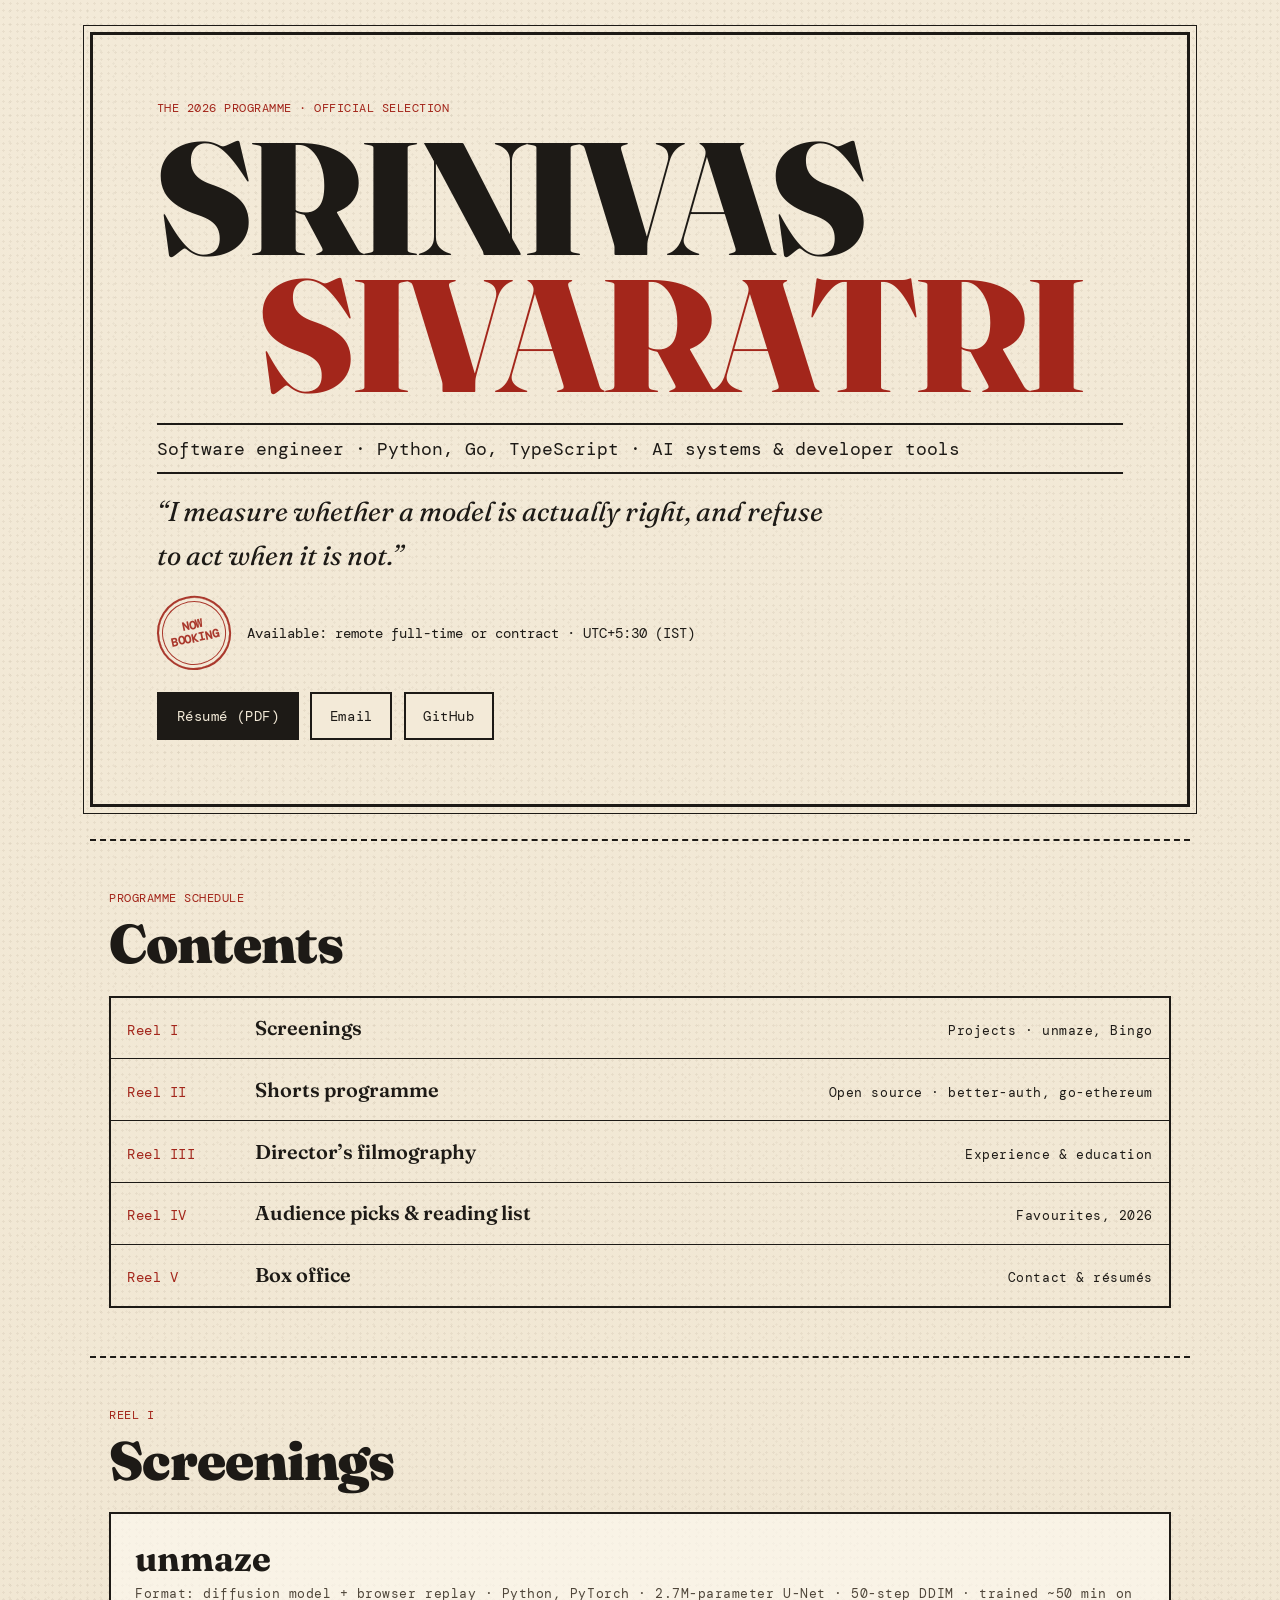
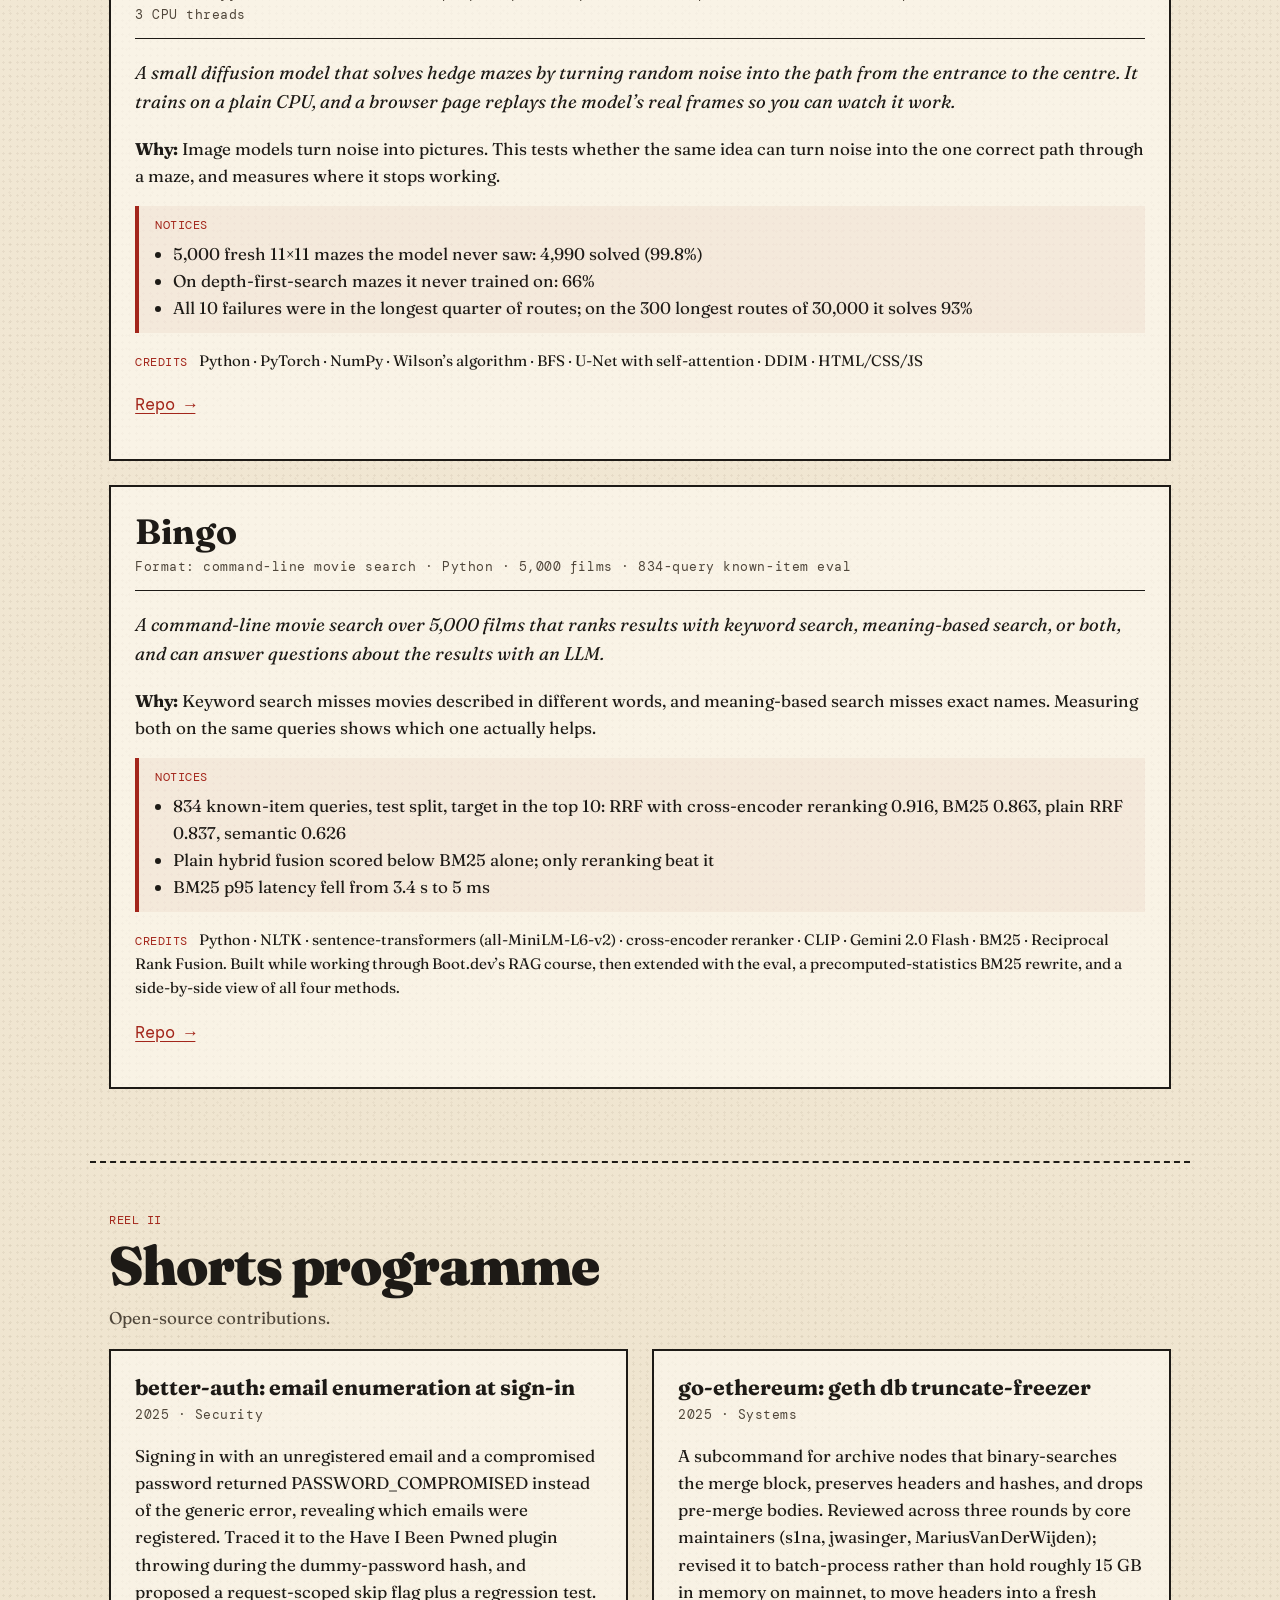
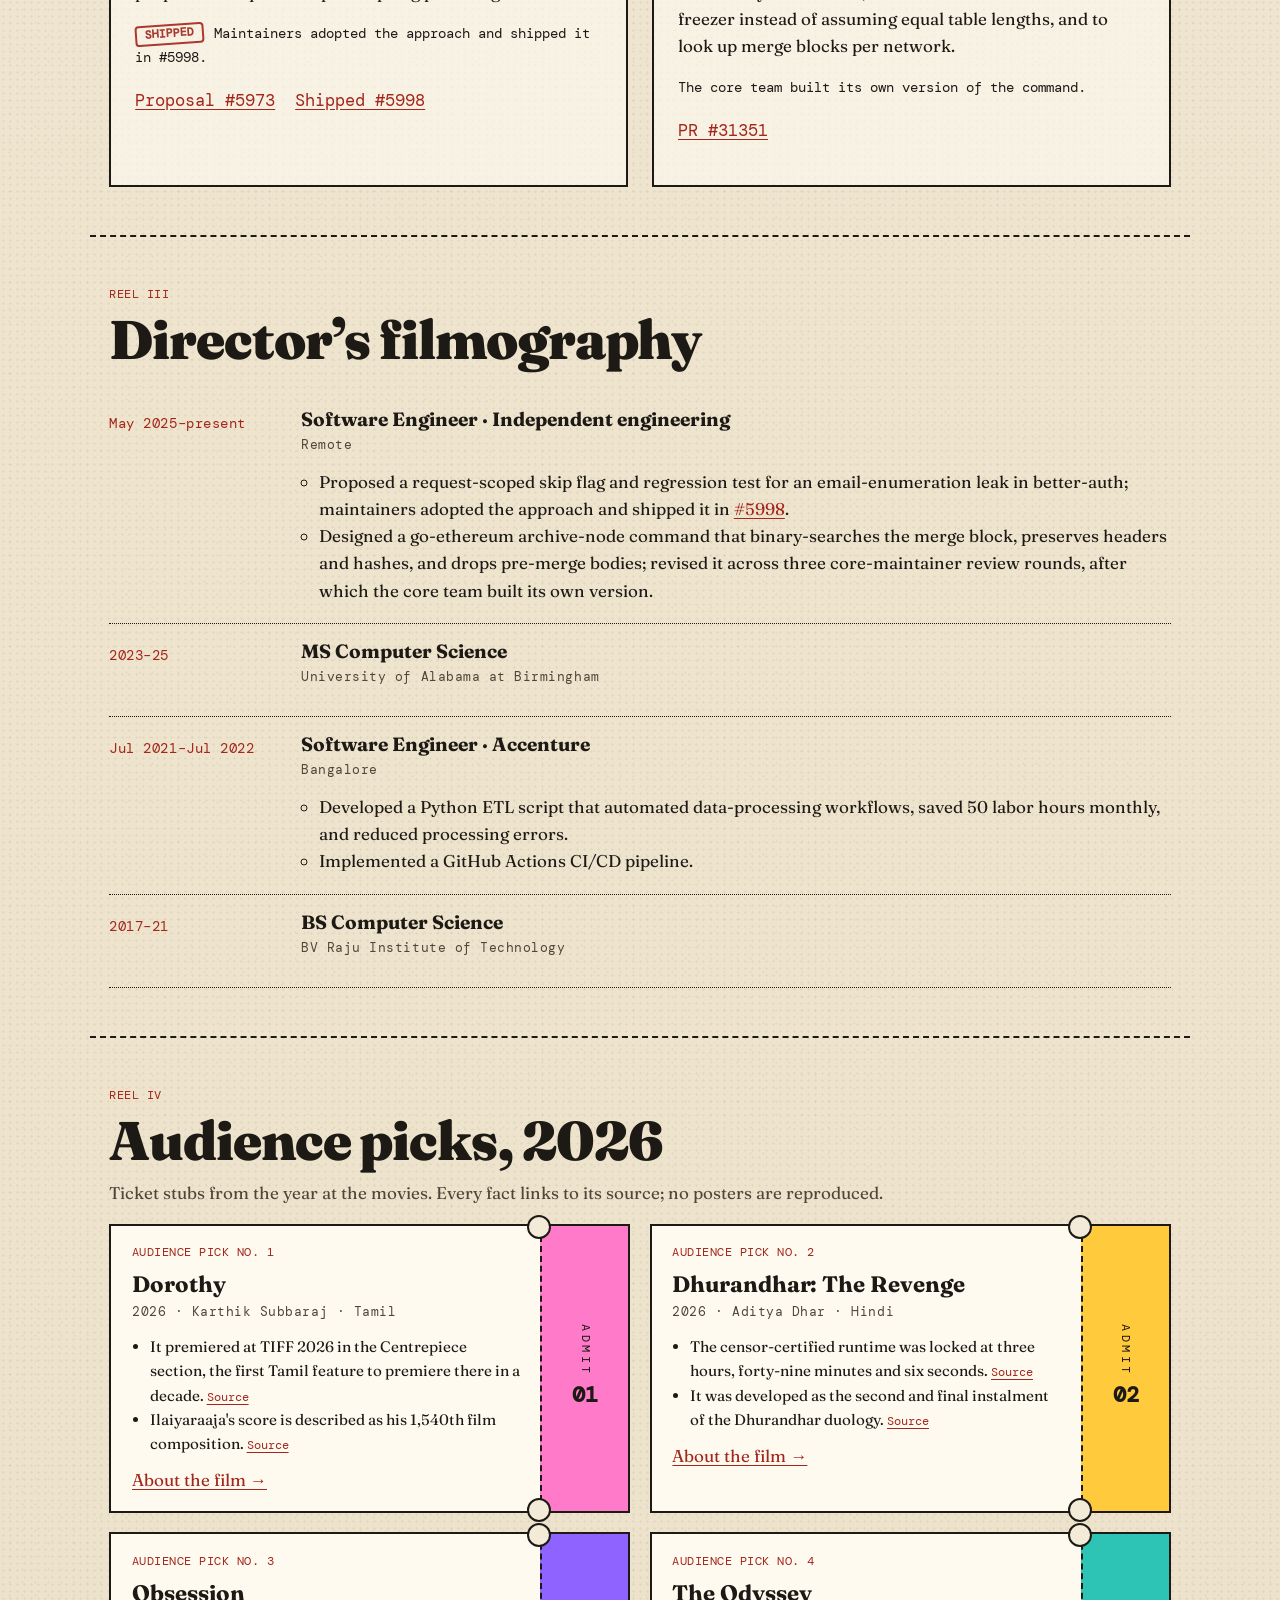
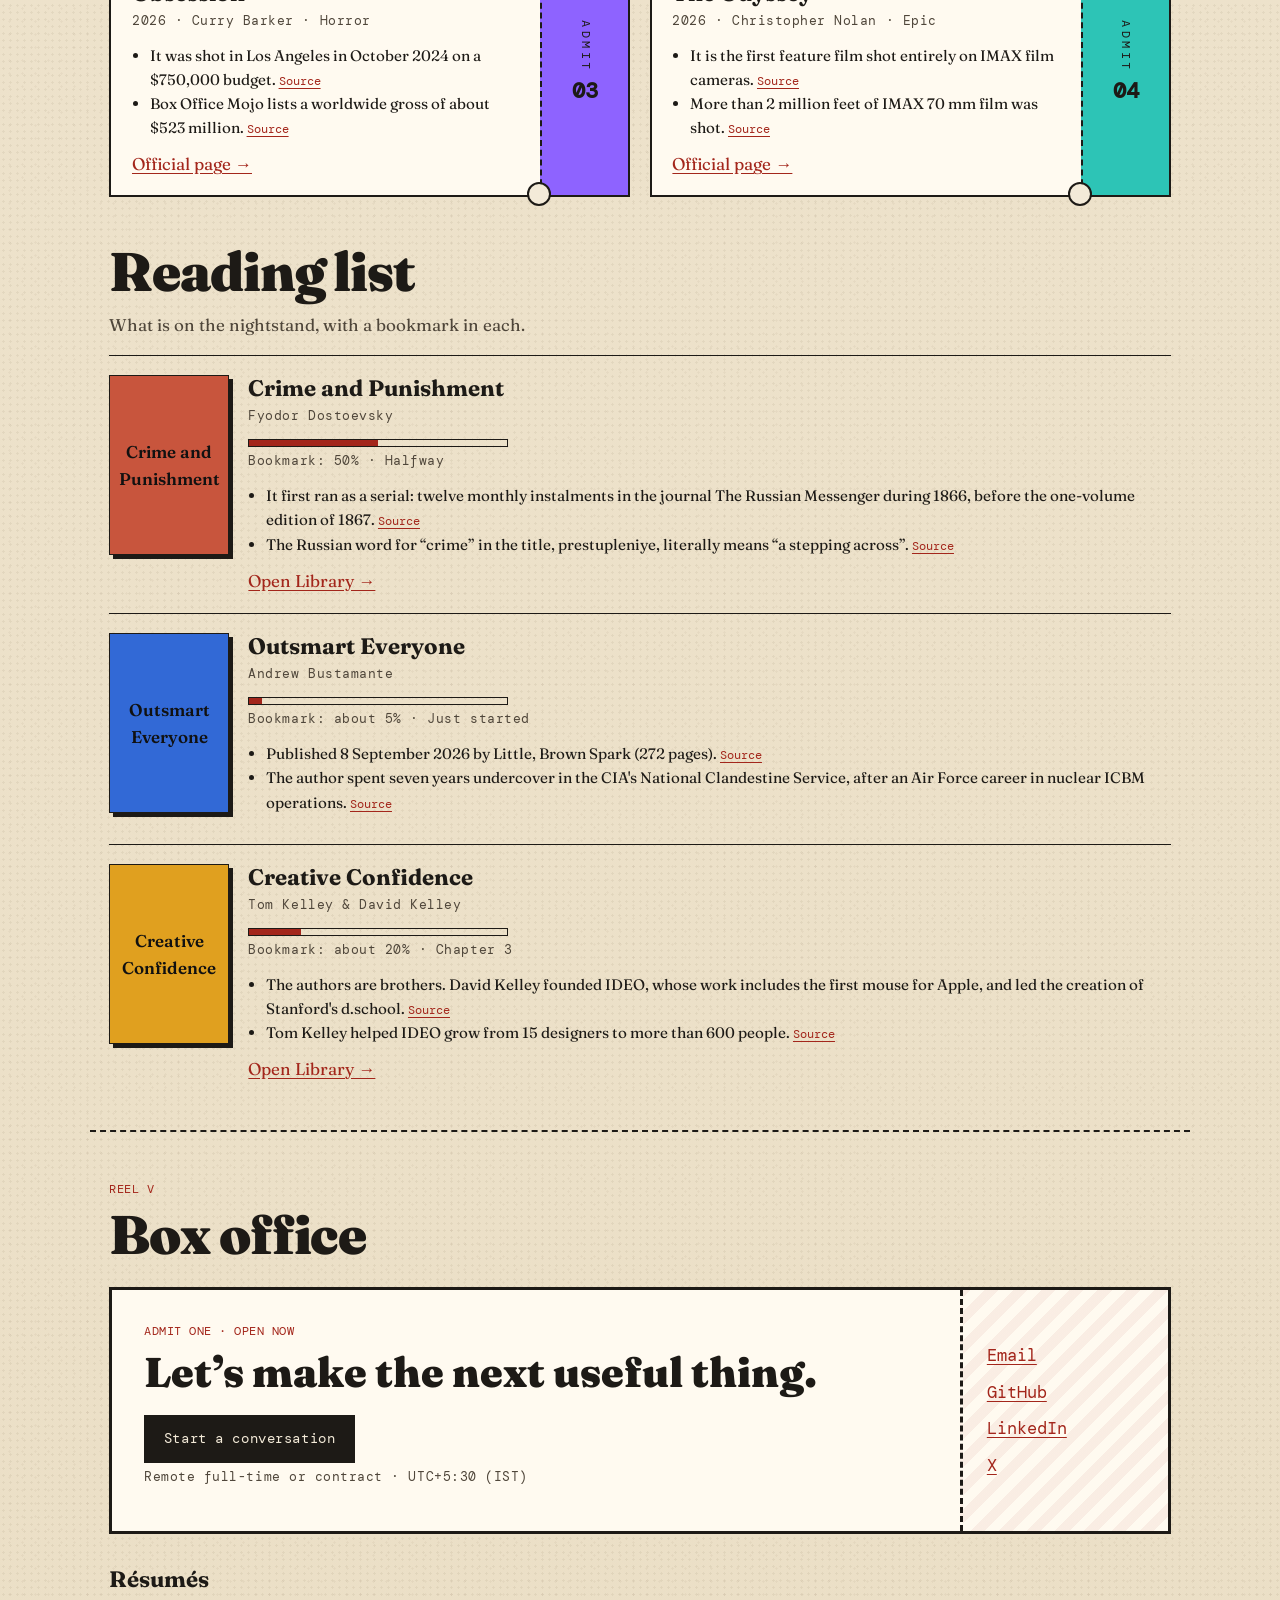
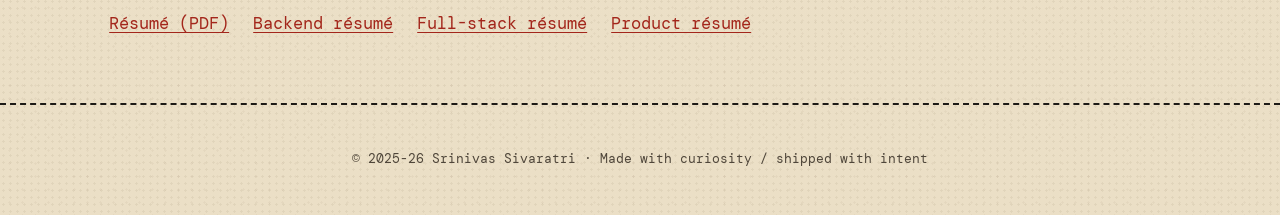
==== index.html @ 78d9696c "Preview: festival programme booklet redesign (island moved to island.html)" ====
<!DOCTYPE html>
<html lang="en">
<head>
<meta charset="UTF-8" />
<meta name="viewport" content="width=device-width, initial-scale=1.0" />
<title>Srinivas Sivaratri | Software Engineer (AI systems)</title>
<meta name="description" content="Srinivas Sivaratri is a software engineer building practical AI systems and developer tools across Python, Go, and TypeScript. I measure whether a model is actually right, and refuse to act when it is not." />
<link rel="canonical" href="https://srinivassivaratri.is-a.dev/" />
<meta property="og:title" content="Srinivas Sivaratri | Software Engineer (AI systems)" />
<meta property="og:description" content="I measure whether a model is actually right, and refuse to act when it is not." />
<meta property="og:image" content="https://srinivassivaratri.is-a.dev/assets/og-image.png" />
<meta name="twitter:card" content="summary_large_image" />
<meta name="theme-color" content="#f3ead8" />
<link rel="icon" type="image/png" sizes="32x32" href="assets/favicon-32.png" />
<link rel="apple-touch-icon" href="assets/apple-touch-icon.png" />
<link rel="preconnect" href="https://fonts.googleapis.com">
<link rel="preconnect" href="https://fonts.gstatic.com" crossorigin>
<link href="https://fonts.googleapis.com/css2?family=Fraunces:opsz,wght@9..144,400;9..144,600;9..144,900&family=DM+Mono:wght@400;500&display=swap" rel="stylesheet">
<link rel="stylesheet" href="css/festival.css" />
</head>
<body>
<a class="skip" href="#schedule">Skip to the programme</a>

<header class="cover" id="cover">
  <div class="cover-frame">
    <p class="kicker">The 2026 Programme · Official Selection</p>
    <h1 class="title"><span>Srinivas</span> <span>Sivaratri</span></h1>
    <p class="role">Software engineer · Python, Go, TypeScript · AI systems &amp; developer tools</p>
    <p class="tagline">“I measure whether a model is actually right, and refuse to act when it is not.”</p>
    <p class="avail"><span class="stamp" aria-hidden="true">Now<br>booking</span>Available: remote full-time or contract · UTC+5:30 (IST)</p>
    <nav class="cover-cta" aria-label="Quick links">
      <a class="btn primary" href="assets/srinivas-sivaratri-resume.pdf">Résumé (PDF)</a>
      <a class="btn" href="mailto:srinivassivaratri1122@gmail.com">Email</a>
      <a class="btn" href="https://github.com/sivaratrisrinivas">GitHub</a>
    </nav>
  </div>
</header>

<main>
<section id="schedule" class="sheet" aria-labelledby="schedule-h">
  <p class="section-no">Programme schedule</p>
  <h2 id="schedule-h">Contents</h2>
  <ol class="schedule">
    <li><a href="#screenings"><span class="slot">Reel I</span><span class="what">Screenings</span><span class="detail">Projects · unmaze, Bingo</span></a></li>
    <li><a href="#shorts"><span class="slot">Reel II</span><span class="what">Shorts programme</span><span class="detail">Open source · better-auth, go-ethereum</span></a></li>
    <li><a href="#filmography"><span class="slot">Reel III</span><span class="what">Director’s filmography</span><span class="detail">Experience &amp; education</span></a></li>
    <li><a href="#picks"><span class="slot">Reel IV</span><span class="what">Audience picks &amp; reading list</span><span class="detail">Favourites, 2026</span></a></li>
    <li><a href="#box-office"><span class="slot">Reel V</span><span class="what">Box office</span><span class="detail">Contact &amp; résumés</span></a></li>
  </ol>
</section>

<section id="screenings" class="sheet" aria-labelledby="screenings-h">
  <p class="section-no">Reel I</p>
  <h2 id="screenings-h">Screenings</h2>
  <article class="entry">
    <header>
      <h3>unmaze</h3>
      <p class="meta">Format: diffusion model + browser replay · Python, PyTorch · 2.7M-parameter U-Net · 50-step DDIM · trained ~50 min on 3 CPU threads</p>
    </header>
    <p class="logline">A small diffusion model that solves hedge mazes by turning random noise into the path from the entrance to the centre. It trains on a plain CPU, and a browser page replays the model’s real frames so you can watch it work.</p>
    <p><strong>Why:</strong> Image models turn noise into pictures. This tests whether the same idea can turn noise into the one correct path through a maze, and measures where it stops working.</p>
    <div class="notices"><p class="notices-h">Notices</p><ul>
      <li>5,000 fresh 11×11 mazes the model never saw: 4,990 solved (99.8%)</li>
      <li>On depth-first-search mazes it never trained on: 66%</li>
      <li>All 10 failures were in the longest quarter of routes; on the 300 longest routes of 30,000 it solves 93%</li>
    </ul></div>
    <p class="credits"><span>Credits</span> Python · PyTorch · NumPy · Wilson’s algorithm · BFS · U-Net with self-attention · DDIM · HTML/CSS/JS</p>
    <p class="links"><a href="https://github.com/sivaratrisrinivas/unmaze">Repo →</a></p>
  </article>
  <article class="entry">
    <header>
      <h3>Bingo</h3>
      <p class="meta">Format: command-line movie search · Python · 5,000 films · 834-query known-item eval</p>
    </header>
    <p class="logline">A command-line movie search over 5,000 films that ranks results with keyword search, meaning-based search, or both, and can answer questions about the results with an LLM.</p>
    <p><strong>Why:</strong> Keyword search misses movies described in different words, and meaning-based search misses exact names. Measuring both on the same queries shows which one actually helps.</p>
    <div class="notices"><p class="notices-h">Notices</p><ul>
      <li>834 known-item queries, test split, target in the top 10: RRF with cross-encoder reranking 0.916, BM25 0.863, plain RRF 0.837, semantic 0.626</li>
      <li>Plain hybrid fusion scored below BM25 alone; only reranking beat it</li>
      <li>BM25 p95 latency fell from 3.4 s to 5 ms</li>
    </ul></div>
    <p class="credits"><span>Credits</span> Python · NLTK · sentence-transformers (all-MiniLM-L6-v2) · cross-encoder reranker · CLIP · Gemini 2.0 Flash · BM25 · Reciprocal Rank Fusion. Built while working through Boot.dev’s RAG course, then extended with the eval, a precomputed-statistics BM25 rewrite, and a side-by-side view of all four methods.</p>
    <p class="links"><a href="https://github.com/sivaratrisrinivas/Bingo">Repo →</a></p>
  </article>
</section>

<section id="shorts" class="sheet" aria-labelledby="shorts-h">
  <p class="section-no">Reel II</p>
  <h2 id="shorts-h">Shorts programme</h2>
  <p class="intro">Open-source contributions.</p>
  <div class="shorts">
    <article class="entry short">
      <h3>better-auth: email enumeration at sign-in</h3>
      <p class="meta">2025 · Security</p>
      <p>Signing in with an unregistered email and a compromised password returned PASSWORD_COMPROMISED instead of the generic error, revealing which emails were registered. Traced it to the Have I Been Pwned plugin throwing during the dummy-password hash, and proposed a request-scoped skip flag plus a regression test.</p>
      <p class="status"><span class="stamp small" aria-hidden="true">Shipped</span>Maintainers adopted the approach and shipped it in #5998.</p>
      <p class="links"><a href="https://github.com/better-auth/better-auth/pull/5973">Proposal #5973</a> <a href="https://github.com/better-auth/better-auth/pull/5998">Shipped #5998</a></p>
    </article>
    <article class="entry short">
      <h3>go-ethereum: geth db truncate-freezer</h3>
      <p class="meta">2025 · Systems</p>
      <p>A subcommand for archive nodes that binary-searches the merge block, preserves headers and hashes, and drops pre-merge bodies. Reviewed across three rounds by core maintainers (s1na, jwasinger, MariusVanDerWijden); revised it to batch-process rather than hold roughly 15 GB in memory on mainnet, to move headers into a fresh freezer instead of assuming equal table lengths, and to look up merge blocks per network.</p>
      <p class="status">The core team built its own version of the command.</p>
      <p class="links"><a href="https://github.com/ethereum/go-ethereum/pull/31351">PR #31351</a></p>
    </article>
  </div>
</section>

<section id="filmography" class="sheet" aria-labelledby="filmography-h">
  <p class="section-no">Reel III</p>
  <h2 id="filmography-h">Director’s filmography</h2>
  <ol class="filmography">
    <li><p class="yr">May 2025–present</p><div><h3>Software Engineer · Independent engineering</h3><p class="meta">Remote</p><ul>
      <li>Proposed a request-scoped skip flag and regression test for an email-enumeration leak in better-auth; maintainers adopted the approach and shipped it in <a href="https://github.com/better-auth/better-auth/pull/5998">#5998</a>.</li>
      <li>Designed a go-ethereum archive-node command that binary-searches the merge block, preserves headers and hashes, and drops pre-merge bodies; revised it across three core-maintainer review rounds, after which the core team built its own version.</li></ul></div></li>
    <li><p class="yr">2023–25</p><div><h3>MS Computer Science</h3><p class="meta">University of Alabama at Birmingham</p></div></li>
    <li><p class="yr">Jul 2021–Jul 2022</p><div><h3>Software Engineer · Accenture</h3><p class="meta">Bangalore</p><ul>
      <li>Developed a Python ETL script that automated data-processing workflows, saved 50 labor hours monthly, and reduced processing errors.</li>
      <li>Implemented a GitHub Actions CI/CD pipeline.</li></ul></div></li>
    <li><p class="yr">2017–21</p><div><h3>BS Computer Science</h3><p class="meta">BV Raju Institute of Technology</p></div></li>
  </ol>
</section>

<section id="picks" class="sheet" aria-labelledby="picks-h">
  <p class="section-no">Reel IV</p>
  <h2 id="picks-h">Audience picks, 2026</h2>
  <p class="intro">Ticket stubs from the year at the movies. Every fact links to its source; no posters are reproduced.</p>
  <div id="films" class="tickets">
    <p>Films: Dorothy, Dhurandhar: The Revenge, Obsession, The Odyssey.</p>
  </div>
  <h2 id="reading-h" class="sub">Reading list</h2>
  <p class="intro">What is on the nightstand, with a bookmark in each.</p>
  <div id="books" class="books">
    <p>Books: Crime and Punishment (Fyodor Dostoevsky), Outsmart Everyone (Andrew Bustamante), Creative Confidence (Tom Kelley &amp; David Kelley).</p>
  </div>
</section>

<section id="box-office" class="sheet" aria-labelledby="box-h">
  <p class="section-no">Reel V</p>
  <h2 id="box-h">Box office</h2>
  <div class="admit">
    <div class="admit-main">
      <p class="kicker">Admit one · open now</p>
      <p class="admit-line">Let’s make the next useful thing.</p>
      <a class="btn primary" href="mailto:srinivassivaratri1122@gmail.com">Start a conversation</a>
      <p class="meta">Remote full-time or contract · UTC+5:30 (IST)</p>
    </div>
    <ul class="admit-stub" aria-label="Links">
      <li><a href="mailto:srinivassivaratri1122@gmail.com">Email</a></li>
      <li><a href="https://github.com/sivaratrisrinivas">GitHub</a></li>
      <li><a href="https://www.linkedin.com/in/srinivas-sivaratri-3a0a32162/">LinkedIn</a></li>
      <li><a href="https://x.com/SrinivasSi78619">X</a></li>
    </ul>
  </div>
  <h3 class="sub3">Résumés</h3>
  <ul class="resumes">
    <li><a href="assets/srinivas-sivaratri-resume.pdf">Résumé (PDF)</a></li>
    <li><a href="assets/srinivas-sivaratri-backend-resume.pdf">Backend résumé</a></li>
    <li><a href="assets/srinivas-sivaratri-fullstack-resume.pdf">Full-stack résumé</a></li>
    <li><a href="assets/srinivas-sivaratri-product-engineer-resume.pdf">Product résumé</a></li>
  </ul>
</section>
</main>
<footer class="colophon"><p>© 2025-26 Srinivas Sivaratri · Made with curiosity / shipped with intent</p></footer>
<script src="js/favourites.js"></script>
<script src="js/festival.js"></script>
</body>
</html>
---- css/festival.css ----
:root{--paper:#f3ead8;--paper2:#ebdfc6;--ink:#1d1a16;--muted:#4f463a;--red:#a3261b;--rule:#1d1a16;
--serif:"Fraunces",Georgia,serif;--mono:"DM Mono",ui-monospace,monospace}
*{box-sizing:border-box}
html{scroll-behavior:smooth}
@media (prefers-reduced-motion:reduce){html{scroll-behavior:auto}*{transition:none!important;animation:none!important}}
body{margin:0;color:var(--ink);font:17px/1.6 var(--serif);background-color:var(--paper);
background-image:radial-gradient(rgba(60,40,10,.06) 1px,transparent 1.2px),radial-gradient(rgba(60,40,10,.04) 1px,transparent 1.2px),linear-gradient(180deg,var(--paper),var(--paper2));
background-size:7px 7px,13px 13px,100% 100%;background-position:0 0,3px 5px,0 0}
a{color:var(--red);text-underline-offset:3px}
a:focus-visible,.btn:focus-visible{outline:3px solid var(--ink);outline-offset:3px}
.skip{position:absolute;left:-999px}.skip:focus{left:1rem;top:1rem;background:var(--ink);color:var(--paper);padding:.5rem 1rem;z-index:9}
.kicker,.section-no,.meta,.slot,.detail,.notices-h,.credits span,.btn,.yr{font-family:var(--mono);letter-spacing:.04em}
.kicker,.section-no{text-transform:uppercase;font-size:.78rem;color:var(--red);margin:0 0 .5rem}
.meta{font-size:.82rem;color:var(--muted);margin:.2rem 0 .8rem}
.cover{min-height:92vh;display:grid;place-items:center;padding:2rem 1rem}
.cover-frame{max-width:1100px;width:100%;min-width:0;overflow-wrap:anywhere;border:3px solid var(--ink);outline:1px solid var(--ink);outline-offset:6px;padding:clamp(1.5rem,5vw,4rem);position:relative}
.title{font-weight:900;font-size:clamp(2.6rem,12.5vw,10rem);line-height:.86;margin:.6rem 0 1.2rem;letter-spacing:-.03em;text-transform:uppercase}
.title span{display:block}.title span+span{color:var(--red);padding-left:clamp(0rem,8vw,8rem)}
.role{font-family:var(--mono);font-size:clamp(.9rem,1.6vw,1.1rem);border-top:2px solid var(--ink);border-bottom:2px solid var(--ink);padding:.6rem 0;margin:0 0 1rem}
.tagline{font-size:clamp(1.2rem,2.4vw,1.7rem);font-style:italic;max-width:38ch;margin:0 0 1.2rem}
.avail{font-family:var(--mono);font-size:.9rem;display:flex;align-items:center;gap:1rem;flex-wrap:wrap}
.stamp{display:inline-grid;place-items:center;font:600 .72rem/1.1 var(--mono);text-transform:uppercase;color:var(--red);border:2px solid var(--red);border-radius:50%;width:4.6rem;height:4.6rem;text-align:center;transform:rotate(-12deg);box-shadow:inset 0 0 0 3px var(--paper),inset 0 0 0 4px var(--red);opacity:.9}
.stamp.small{width:auto;height:auto;border-radius:4px;padding:.15rem .5rem;box-shadow:none;margin-right:.6rem;transform:rotate(-4deg)}
.cover-cta{display:flex;gap:.7rem;flex-wrap:wrap;margin-top:1.4rem}
.btn{display:inline-block;padding:.65rem 1.1rem;border:2px solid var(--ink);color:var(--ink);text-decoration:none;font-size:.9rem;background:var(--paper)}
.btn.primary{background:var(--ink);color:var(--paper)}
.btn:hover{background:var(--red);border-color:var(--red);color:#fff}
.sheet{max-width:1100px;margin:0 auto;padding:3rem 1.2rem;border-top:2px dashed var(--ink)}
h2{font-size:clamp(2rem,5vw,3.4rem);font-weight:900;line-height:1;margin:0 0 1.5rem;letter-spacing:-.02em}
h2.sub{margin-top:3rem}h3{font-size:1.4rem;line-height:1.2;margin:0}.sub3{margin:2rem 0 .6rem}
.intro{color:var(--muted);margin-top:-.8rem}
.schedule{list-style:none;padding:0;margin:0;border:2px solid var(--ink)}
.schedule li+li{border-top:1px solid var(--ink)}
.schedule a{display:grid;grid-template-columns:7rem 1fr auto;gap:1rem;align-items:baseline;padding:.9rem 1rem;color:var(--ink);text-decoration:none}
.schedule a:hover,.schedule a:focus-visible{background:var(--ink);color:var(--paper)}
.slot{color:var(--red);font-size:.85rem}.schedule a:hover .slot{color:#ffb3a8}
.what{font-weight:600;font-size:1.25rem}.detail{font-size:.82rem}
.entry{border:2px solid var(--ink);background:rgba(255,252,244,.6);padding:1.5rem;margin-bottom:1.5rem;position:relative}
.entry>header{border-bottom:1px solid var(--ink);margin-bottom:1rem}
.entry h3{font-size:clamp(1.6rem,3vw,2.2rem)}
.logline{font-size:1.15rem;font-style:italic}
.notices{border-left:4px solid var(--red);padding:.2rem 1rem;margin:1rem 0;background:rgba(163,38,27,.05)}
.notices-h{font-size:.75rem;text-transform:uppercase;color:var(--red);margin:.4rem 0 0}
.notices ul{margin:.3rem 0 .5rem;padding-left:1.1rem}
.credits{font-size:.95rem}.credits span{text-transform:uppercase;font-size:.75rem;margin-right:.5rem;color:var(--red)}
.links a{font-family:var(--mono);margin-right:1rem}
.shorts{display:grid;gap:1.5rem}.short{margin:0}.short h3{font-size:1.35rem}
.status{font-family:var(--mono);font-size:.9rem}
.filmography{list-style:none;padding:0;margin:0}
.filmography>li{display:grid;grid-template-columns:11rem 1fr;gap:1rem;padding:1rem 0;border-bottom:1px dotted var(--ink)}
.yr{font-size:.85rem;color:var(--red);margin:.3rem 0}.filmography h3{font-size:1.2rem}.filmography ul{margin:.2rem 0;padding-left:1.1rem}
.tickets{display:grid;gap:1.2rem}
.ticket{display:grid;grid-template-columns:1fr 5.5rem;background:#fffaf0;border:2px solid var(--ink);position:relative}
.ticket::before,.ticket::after{content:"";position:absolute;right:calc(5.5rem - 11px);width:20px;height:20px;border-radius:50%;background:var(--paper);border:2px solid var(--ink)}
.ticket::before{top:-11px}.ticket::after{bottom:-11px}
.ticket-main{padding:1.1rem 1.3rem}
.ticket-stub{border-left:2px dashed var(--ink);background:var(--stub);display:grid;place-items:center;align-content:center;font-family:var(--mono);color:var(--ink)}
.ticket-stub span{writing-mode:vertical-rl;font-size:.75rem;letter-spacing:.3em}.ticket-stub b{font-size:1.4rem}
.facts{padding-left:1.1rem;margin:.3rem 0 .6rem;font-size:.95rem}.facts a{font-family:var(--mono);font-size:.78rem}
.books{display:grid;gap:1.2rem}
.book{display:grid;grid-template-columns:120px 1fr;gap:1.2rem;border-top:1px solid var(--ink);padding-top:1.2rem}
.cover-img{width:120px;height:180px;background:var(--spine);border:1px solid var(--ink);box-shadow:4px 4px 0 var(--ink);overflow:hidden;display:grid;place-items:center}
.cover-img img{width:100%;height:100%;object-fit:cover}.spine{color:#111;font-weight:600;padding:.5rem;text-align:center}
.bar{height:8px;border:1px solid var(--ink);max-width:260px;margin-top:.6rem}.bar span{display:block;height:100%;background:var(--red)}
.admit{display:grid;grid-template-columns:1fr 13rem;border:3px solid var(--ink);background:#fffaf0;position:relative}
.admit-main{padding:2rem}.admit-line{font-size:clamp(1.6rem,4vw,2.6rem);font-weight:900;line-height:1.1;margin:.2rem 0 1.2rem}
.admit-stub{list-style:none;margin:0;padding:1.5rem;border-left:3px dashed var(--ink);display:grid;gap:.6rem;align-content:center;font-family:var(--mono);background:repeating-linear-gradient(-45deg,transparent 0 10px,rgba(163,38,27,.06) 10px 20px)}
.resumes{display:flex;flex-wrap:wrap;gap:.5rem 1.5rem;padding:0;list-style:none;font-family:var(--mono)}
.colophon{text-align:center;font-family:var(--mono);font-size:.8rem;color:var(--muted);padding:2rem 1rem;border-top:2px dashed var(--ink)}
@media (min-width:900px){.shorts,.tickets{grid-template-columns:1fr 1fr}.books{grid-template-columns:1fr}}
@media (max-width:600px){body{font-size:16px}.schedule a{grid-template-columns:4.5rem 1fr}.detail{grid-column:2}
.filmography>li{grid-template-columns:1fr;gap:0}.admit{grid-template-columns:1fr}.admit-stub{border-left:0;border-top:3px dashed var(--ink)}
.book{grid-template-columns:84px 1fr}.cover-img{width:84px;height:126px}.entry{padding:1.1rem}.cover{min-height:auto}}
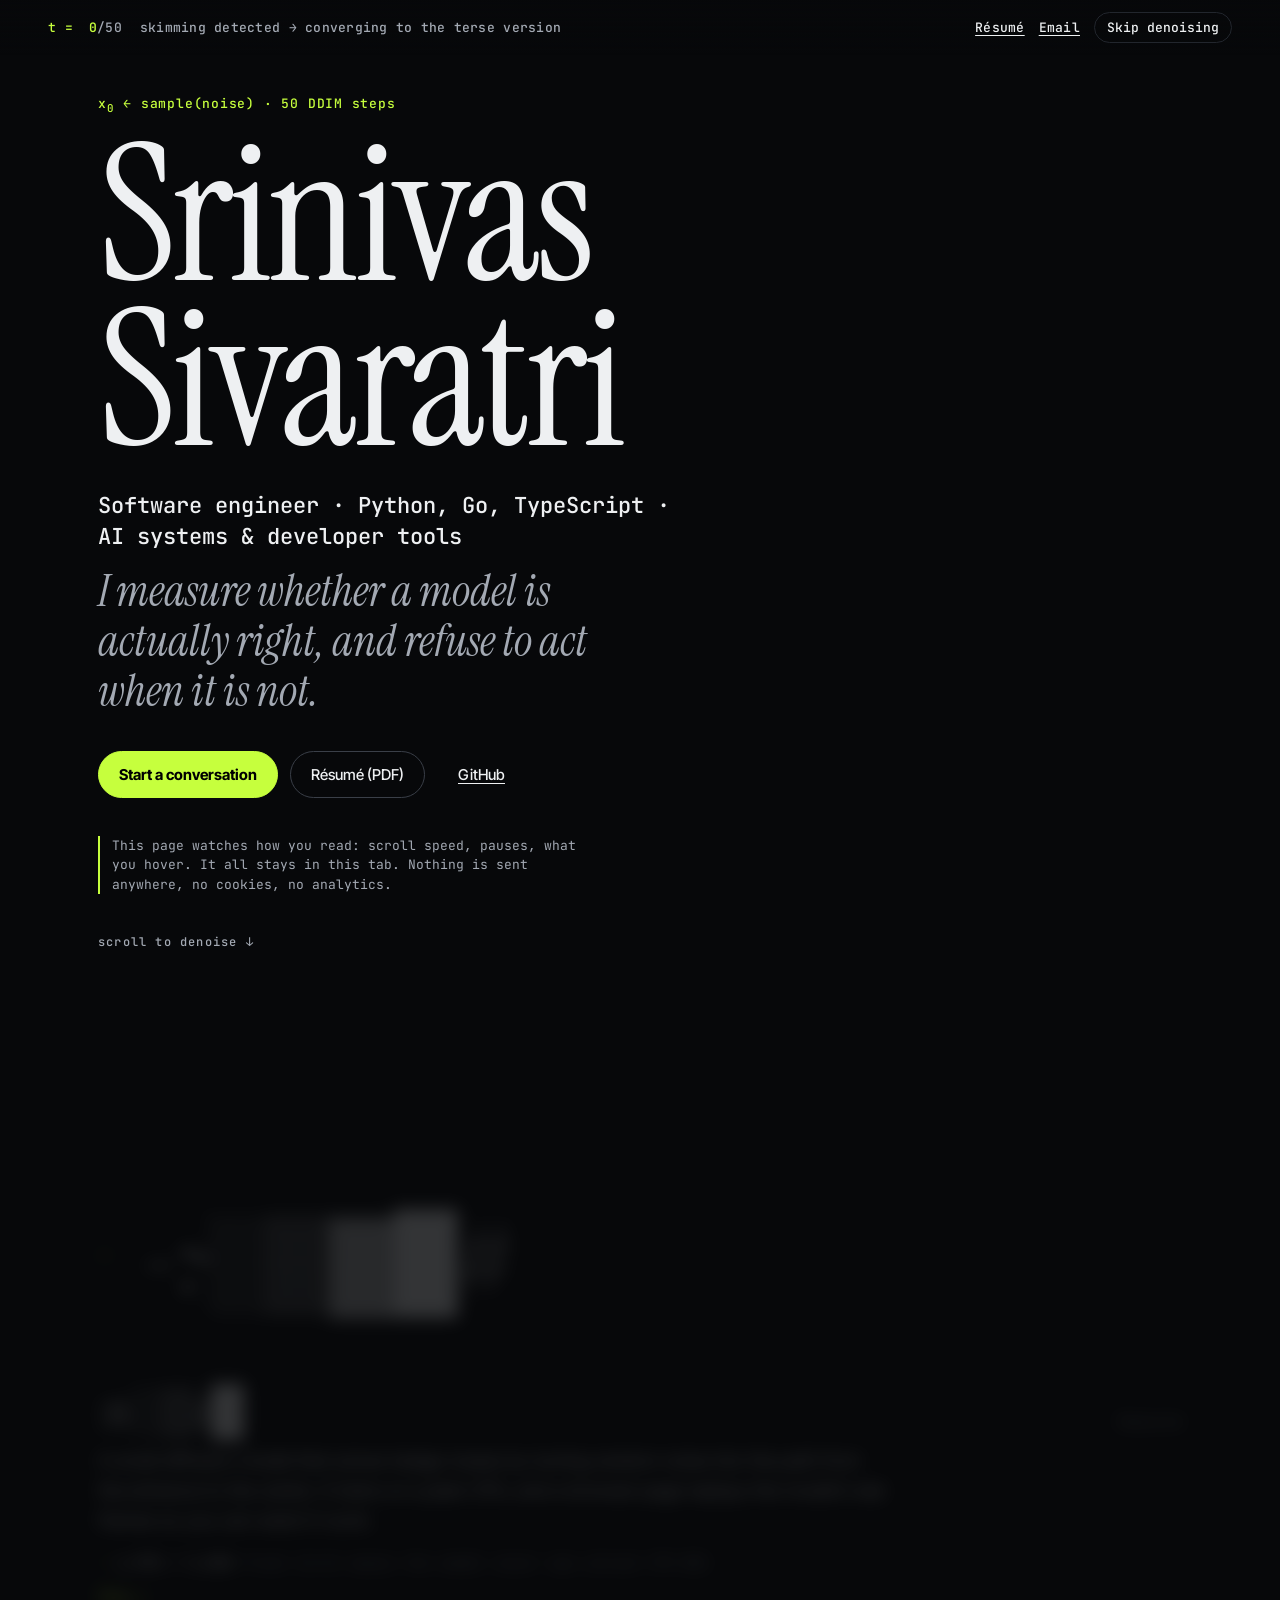
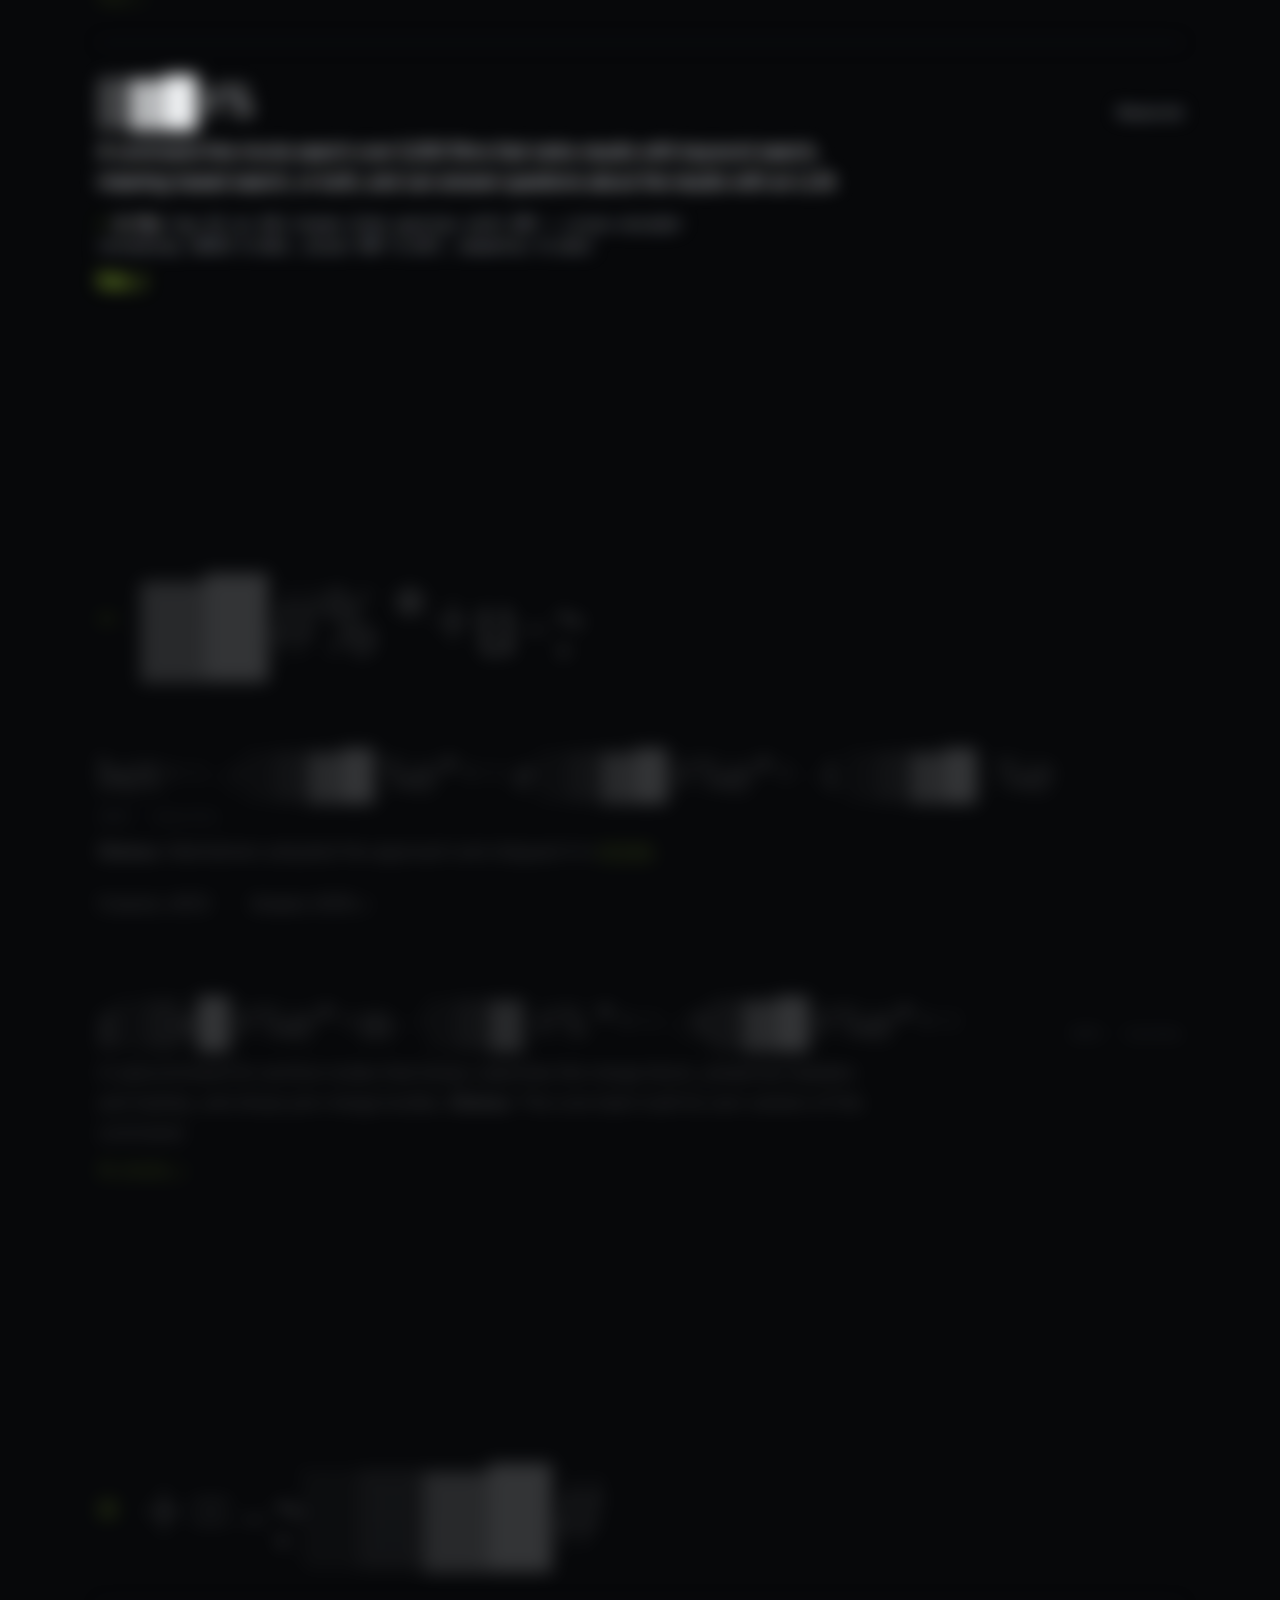
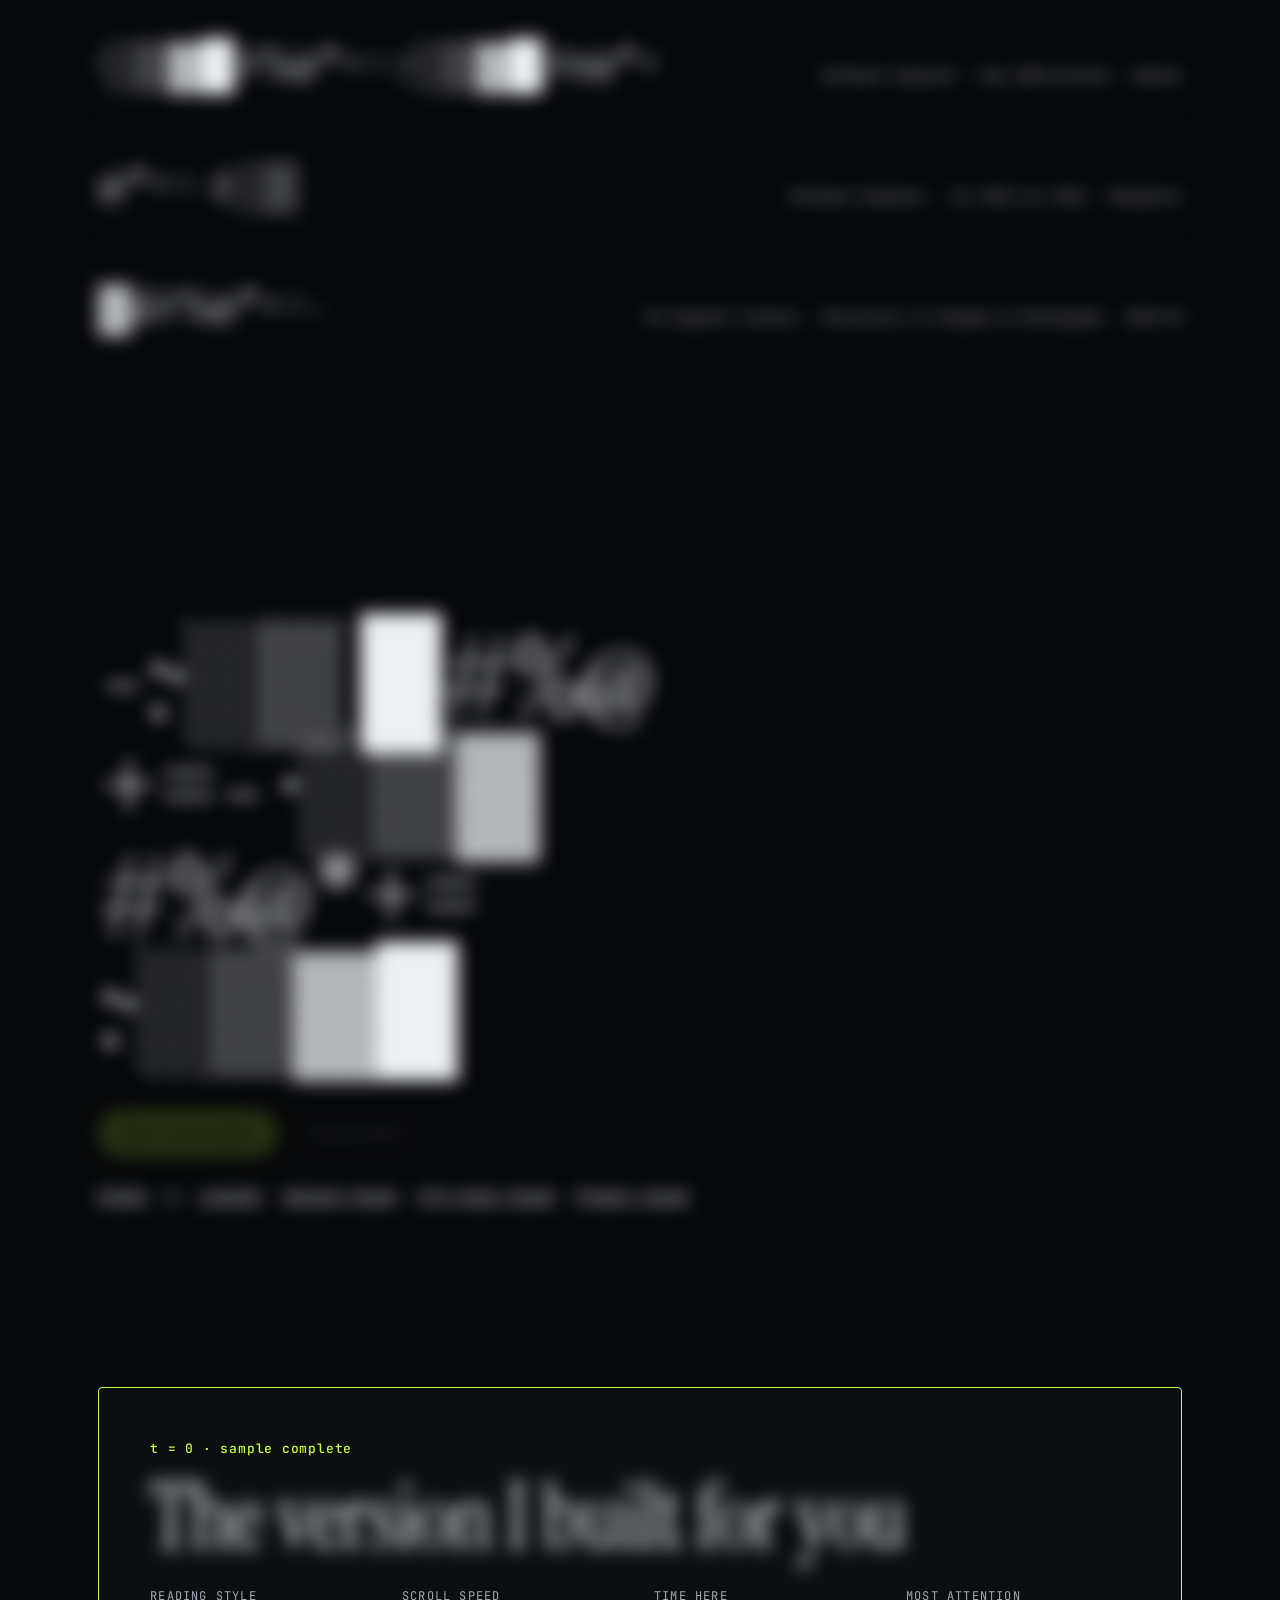
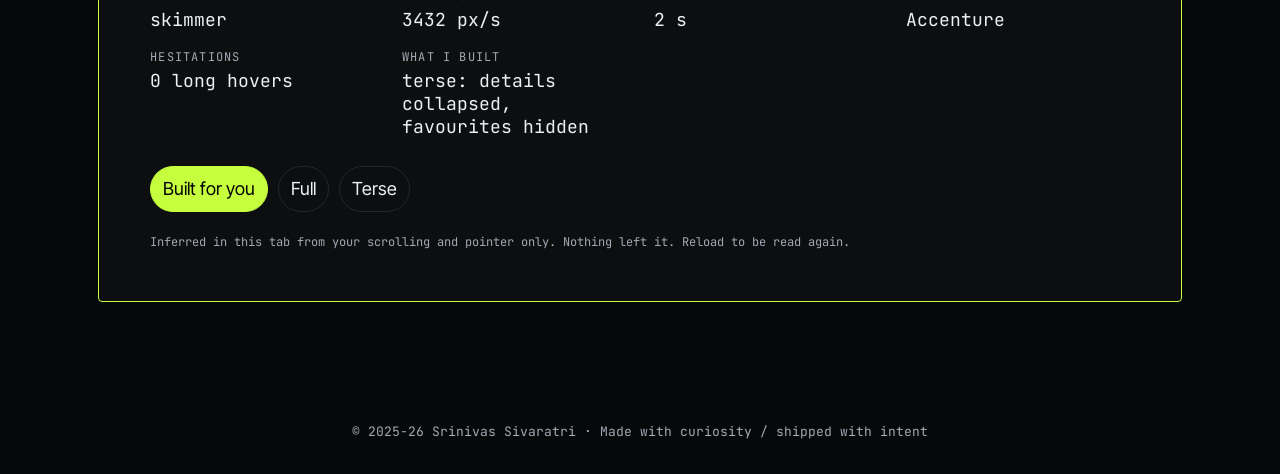
==== commit 4110f45c: "Preview: denoise + reads-you redesign (island moved to island.html)" ====
--- a/index.html
+++ b/index.html
@@ -1,168 +1,190 @@
-<!DOCTYPE html>
+<!doctype html>
 <html lang="en">
 <head>
-<meta charset="UTF-8" />
-<meta name="viewport" content="width=device-width, initial-scale=1.0" />
+<meta charset="utf-8" />
+<meta name="viewport" content="width=device-width, initial-scale=1" />
 <title>Srinivas Sivaratri | Software Engineer (AI systems)</title>
 <meta name="description" content="Srinivas Sivaratri is a software engineer building practical AI systems and developer tools across Python, Go, and TypeScript. I measure whether a model is actually right, and refuse to act when it is not." />
 <link rel="canonical" href="https://srinivassivaratri.is-a.dev/" />
+<meta property="og:url" content="https://srinivassivaratri.is-a.dev/" />
+<meta property="og:type" content="website" />
 <meta property="og:title" content="Srinivas Sivaratri | Software Engineer (AI systems)" />
 <meta property="og:description" content="I measure whether a model is actually right, and refuse to act when it is not." />
 <meta property="og:image" content="https://srinivassivaratri.is-a.dev/assets/og-image.png" />
 <meta name="twitter:card" content="summary_large_image" />
-<meta name="theme-color" content="#f3ead8" />
+<meta name="theme-color" content="#07080a" />
 <link rel="icon" type="image/png" sizes="32x32" href="assets/favicon-32.png" />
 <link rel="apple-touch-icon" href="assets/apple-touch-icon.png" />
-<link rel="preconnect" href="https://fonts.googleapis.com">
-<link rel="preconnect" href="https://fonts.gstatic.com" crossorigin>
-<link href="https://fonts.googleapis.com/css2?family=Fraunces:opsz,wght@9..144,400;9..144,600;9..144,900&family=DM+Mono:wght@400;500&display=swap" rel="stylesheet">
-<link rel="stylesheet" href="css/festival.css" />
+<link rel="preconnect" href="https://fonts.googleapis.com" />
+<link rel="preconnect" href="https://fonts.gstatic.com" crossorigin />
+<link href="https://fonts.googleapis.com/css2?family=Instrument+Serif:ital@0;1&family=JetBrains+Mono:wght@400;600&family=Inter+Tight:wght@400;500;700&display=swap" rel="stylesheet" />
+<link rel="stylesheet" href="css/denoise.css" />
+<script>document.documentElement.className+=" js";</script>
 </head>
 <body>
-<a class="skip" href="#schedule">Skip to the programme</a>
+<a class="skip" href="#main">Skip to content</a>
+<canvas id="noise" aria-hidden="true"></canvas>
 
-<header class="cover" id="cover">
-  <div class="cover-frame">
-    <p class="kicker">The 2026 Programme · Official Selection</p>
-    <h1 class="title"><span>Srinivas</span> <span>Sivaratri</span></h1>
-    <p class="role">Software engineer · Python, Go, TypeScript · AI systems &amp; developer tools</p>
-    <p class="tagline">“I measure whether a model is actually right, and refuse to act when it is not.”</p>
-    <p class="avail"><span class="stamp" aria-hidden="true">Now<br>booking</span>Available: remote full-time or contract · UTC+5:30 (IST)</p>
-    <nav class="cover-cta" aria-label="Quick links">
-      <a class="btn primary" href="assets/srinivas-sivaratri-resume.pdf">Résumé (PDF)</a>
-      <a class="btn" href="mailto:srinivassivaratri1122@gmail.com">Email</a>
-      <a class="btn" href="https://github.com/sivaratrisrinivas">GitHub</a>
-    </nav>
-  </div>
+<header class="hud" aria-label="Site controls">
+  <span class="hud-step" aria-hidden="true">t = <b id="step">50</b><i>/50</i></span>
+  <span class="hud-mode" id="hud-mode" aria-live="polite">sampling…</span>
+  <nav class="hud-links" aria-label="Quick links">
+    <a href="assets/srinivas-sivaratri-resume.pdf">Résumé</a>
+    <a href="mailto:srinivassivaratri1122@gmail.com">Email</a>
+    <button type="button" id="clean-btn" class="jsonly" aria-pressed="false">Skip denoising</button>
+  </nav>
 </header>
 
-<main>
-<section id="schedule" class="sheet" aria-labelledby="schedule-h">
-  <p class="section-no">Programme schedule</p>
-  <h2 id="schedule-h">Contents</h2>
-  <ol class="schedule">
-    <li><a href="#screenings"><span class="slot">Reel I</span><span class="what">Screenings</span><span class="detail">Projects · unmaze, Bingo</span></a></li>
-    <li><a href="#shorts"><span class="slot">Reel II</span><span class="what">Shorts programme</span><span class="detail">Open source · better-auth, go-ethereum</span></a></li>
-    <li><a href="#filmography"><span class="slot">Reel III</span><span class="what">Director’s filmography</span><span class="detail">Experience &amp; education</span></a></li>
-    <li><a href="#picks"><span class="slot">Reel IV</span><span class="what">Audience picks &amp; reading list</span><span class="detail">Favourites, 2026</span></a></li>
-    <li><a href="#box-office"><span class="slot">Reel V</span><span class="what">Box office</span><span class="detail">Contact &amp; résumés</span></a></li>
-  </ol>
-</section>
+<main id="main">
+  <section class="sec hero" id="profile" data-speed="hero">
+    <p class="kicker scr">x<sub>0</sub> ← sample(noise) · 50 DDIM steps</p>
+    <h1 class="scr">Srinivas<br />Sivaratri</h1>
+    <p class="role">Software engineer · Python, Go, TypeScript · AI systems &amp; developer tools</p>
+    <p class="tagline">I measure whether a model is actually right, and refuse to act when it is not.</p>
+    <p class="cta">
+      <a class="btn primary" href="mailto:srinivassivaratri1122@gmail.com">Start a conversation</a>
+      <a class="btn" href="assets/srinivas-sivaratri-resume.pdf">Résumé (PDF)</a>
+      <a class="btn ghost" href="https://github.com/sivaratrisrinivas">GitHub</a>
+    </p>
+    <p class="avail deep">Software engineer building practical AI systems and developer tools across Python, Go, and TypeScript.<br /><b>Available:</b> remote full-time or contract · UTC+5:30 (IST)</p>
+    <p class="privacy jsonly">This page watches how you read: scroll speed, pauses, what you hover. It all stays in this tab. Nothing is sent anywhere, no cookies, no analytics.</p>
+    <p class="scrollhint jsonly" aria-hidden="true">scroll to denoise ↓</p>
+  </section>
 
-<section id="screenings" class="sheet" aria-labelledby="screenings-h">
-  <p class="section-no">Reel I</p>
-  <h2 id="screenings-h">Screenings</h2>
-  <article class="entry">
-    <header>
-      <h3>unmaze</h3>
-      <p class="meta">Format: diffusion model + browser replay · Python, PyTorch · 2.7M-parameter U-Net · 50-step DDIM · trained ~50 min on 3 CPU threads</p>
-    </header>
-    <p class="logline">A small diffusion model that solves hedge mazes by turning random noise into the path from the entrance to the centre. It trains on a plain CPU, and a browser page replays the model’s real frames so you can watch it work.</p>
-    <p><strong>Why:</strong> Image models turn noise into pictures. This tests whether the same idea can turn noise into the one correct path through a maze, and measures where it stops working.</p>
-    <div class="notices"><p class="notices-h">Notices</p><ul>
-      <li>5,000 fresh 11×11 mazes the model never saw: 4,990 solved (99.8%)</li>
-      <li>On depth-first-search mazes it never trained on: 66%</li>
-      <li>All 10 failures were in the longest quarter of routes; on the 300 longest routes of 30,000 it solves 93%</li>
-    </ul></div>
-    <p class="credits"><span>Credits</span> Python · PyTorch · NumPy · Wilson’s algorithm · BFS · U-Net with self-attention · DDIM · HTML/CSS/JS</p>
-    <p class="links"><a href="https://github.com/sivaratrisrinivas/unmaze">Repo →</a></p>
-  </article>
-  <article class="entry">
-    <header>
-      <h3>Bingo</h3>
-      <p class="meta">Format: command-line movie search · Python · 5,000 films · 834-query known-item eval</p>
-    </header>
-    <p class="logline">A command-line movie search over 5,000 films that ranks results with keyword search, meaning-based search, or both, and can answer questions about the results with an LLM.</p>
-    <p><strong>Why:</strong> Keyword search misses movies described in different words, and meaning-based search misses exact names. Measuring both on the same queries shows which one actually helps.</p>
-    <div class="notices"><p class="notices-h">Notices</p><ul>
-      <li>834 known-item queries, test split, target in the top 10: RRF with cross-encoder reranking 0.916, BM25 0.863, plain RRF 0.837, semantic 0.626</li>
-      <li>Plain hybrid fusion scored below BM25 alone; only reranking beat it</li>
-      <li>BM25 p95 latency fell from 3.4 s to 5 ms</li>
-    </ul></div>
-    <p class="credits"><span>Credits</span> Python · NLTK · sentence-transformers (all-MiniLM-L6-v2) · cross-encoder reranker · CLIP · Gemini 2.0 Flash · BM25 · Reciprocal Rank Fusion. Built while working through Boot.dev’s RAG course, then extended with the eval, a precomputed-statistics BM25 rewrite, and a side-by-side view of all four methods.</p>
-    <p class="links"><a href="https://github.com/sivaratrisrinivas/Bingo">Repo →</a></p>
-  </article>
-</section>
+  <section class="sec" id="projects" aria-labelledby="h-projects">
+    <h2 id="h-projects" class="scr"><span class="idx">01</span> Projects</h2>
 
-<section id="shorts" class="sheet" aria-labelledby="shorts-h">
-  <p class="section-no">Reel II</p>
-  <h2 id="shorts-h">Shorts programme</h2>
-  <p class="intro">Open-source contributions.</p>
-  <div class="shorts">
-    <article class="entry short">
-      <h3>better-auth: email enumeration at sign-in</h3>
-      <p class="meta">2025 · Security</p>
-      <p>Signing in with an unregistered email and a compromised password returned PASSWORD_COMPROMISED instead of the generic error, revealing which emails were registered. Traced it to the Have I Been Pwned plugin throwing during the dummy-password hash, and proposed a request-scoped skip flag plus a regression test.</p>
-      <p class="status"><span class="stamp small" aria-hidden="true">Shipped</span>Maintainers adopted the approach and shipped it in #5998.</p>
-      <p class="links"><a href="https://github.com/better-auth/better-auth/pull/5973">Proposal #5973</a> <a href="https://github.com/better-auth/better-auth/pull/5998">Shipped #5998</a></p>
+    <article class="item" data-item="unmaze">
+      <header><h3 class="scr">unmaze</h3><span class="tag">Measured</span></header>
+      <p class="what">A small diffusion model that solves hedge mazes by turning random noise into the path from the entrance to the centre. It trains on a plain CPU, and a browser page replays the model’s real frames so you can watch it work.</p>
+      <ul class="results">
+        <li><b>4,990 / 5,000</b> fresh 11×11 mazes the model never saw solved (99.8%)</li>
+      </ul>
+      <div class="deep">
+        <h4>Why</h4>
+        <p>Image models turn noise into pictures. This tests whether the same idea can turn noise into the one correct path through a maze, and measures where it stops working.</p>
+        <h4>How</h4>
+        <p>Python, PyTorch, and NumPy. Mazes come from Wilson’s algorithm and their solutions from BFS. A 2.7M-parameter U-Net with self-attention denoises the path mask, and a DDIM sampler runs 50 steps; training took about 50 minutes on 3 CPU threads. A strict judge counts an answer only if it is exactly one simple path with no gaps or stray pixels, and no repair step runs afterward. The page is plain HTML, CSS, and JavaScript.</p>
+        <ul class="results">
+          <li>On depth-first-search mazes it never trained on: 66%</li>
+          <li>All 10 failures were in the longest quarter of routes; on the 300 longest routes of 30,000 it solves 93%</li>
+        </ul>
+      </div>
+      <a class="link" href="https://github.com/sivaratrisrinivas/unmaze">Repo →</a>
     </article>
-    <article class="entry short">
-      <h3>go-ethereum: geth db truncate-freezer</h3>
-      <p class="meta">2025 · Systems</p>
-      <p>A subcommand for archive nodes that binary-searches the merge block, preserves headers and hashes, and drops pre-merge bodies. Reviewed across three rounds by core maintainers (s1na, jwasinger, MariusVanDerWijden); revised it to batch-process rather than hold roughly 15 GB in memory on mainnet, to move headers into a fresh freezer instead of assuming equal table lengths, and to look up merge blocks per network.</p>
-      <p class="status">The core team built its own version of the command.</p>
-      <p class="links"><a href="https://github.com/ethereum/go-ethereum/pull/31351">PR #31351</a></p>
+
+    <article class="item" data-item="bingo">
+      <header><h3 class="scr">Bingo</h3><span class="tag">Measured</span></header>
+      <p class="what">A command-line movie search over 5,000 films that ranks results with keyword search, meaning-based search, or both, and can answer questions about the results with an LLM.</p>
+      <ul class="results">
+        <li><b>0.916</b> top-10 on 834 known-item queries with RRF + cross-encoder reranking (BM25 0.863, plain RRF 0.837, semantic 0.626)</li>
+      </ul>
+      <div class="deep">
+        <h4>Why</h4>
+        <p>Keyword search misses movies described in different words, and meaning-based search misses exact names. Measuring both on the same queries shows which one actually helps.</p>
+        <h4>How</h4>
+        <p>Python, NLTK, sentence-transformers (all-MiniLM-L6-v2), a local cross-encoder reranker, CLIP for image search, and Gemini 2.0 Flash for answers with citations. I built it while working through Boot.dev's RAG course: BM25 over an inverted index, chunked embeddings, Reciprocal Rank Fusion, and reranking. I then built an 834-query known-item eval (each query aims at one movie; queries that leak the title are dropped), rewrote BM25 to score from precomputed term statistics, and added a side-by-side view that runs all four methods on one query next to their eval scores.</p>
+        <ul class="results">
+          <li>Plain hybrid fusion scored below BM25 alone; only reranking beat it</li>
+          <li>BM25 p95 latency fell from 3.4 s to 5 ms</li>
+        </ul>
+      </div>
+      <a class="link" href="https://github.com/sivaratrisrinivas/Bingo">Repo →</a>
     </article>
-  </div>
-</section>
+  </section>
 
-<section id="filmography" class="sheet" aria-labelledby="filmography-h">
-  <p class="section-no">Reel III</p>
-  <h2 id="filmography-h">Director’s filmography</h2>
-  <ol class="filmography">
-    <li><p class="yr">May 2025–present</p><div><h3>Software Engineer · Independent engineering</h3><p class="meta">Remote</p><ul>
-      <li>Proposed a request-scoped skip flag and regression test for an email-enumeration leak in better-auth; maintainers adopted the approach and shipped it in <a href="https://github.com/better-auth/better-auth/pull/5998">#5998</a>.</li>
-      <li>Designed a go-ethereum archive-node command that binary-searches the merge block, preserves headers and hashes, and drops pre-merge bodies; revised it across three core-maintainer review rounds, after which the core team built its own version.</li></ul></div></li>
-    <li><p class="yr">2023–25</p><div><h3>MS Computer Science</h3><p class="meta">University of Alabama at Birmingham</p></div></li>
-    <li><p class="yr">Jul 2021–Jul 2022</p><div><h3>Software Engineer · Accenture</h3><p class="meta">Bangalore</p><ul>
-      <li>Developed a Python ETL script that automated data-processing workflows, saved 50 labor hours monthly, and reduced processing errors.</li>
-      <li>Implemented a GitHub Actions CI/CD pipeline.</li></ul></div></li>
-    <li><p class="yr">2017–21</p><div><h3>BS Computer Science</h3><p class="meta">BV Raju Institute of Technology</p></div></li>
-  </ol>
-</section>
+  <section class="sec" id="open-source" aria-labelledby="h-os">
+    <h2 id="h-os" class="scr"><span class="idx">02</span> Open source</h2>
+    <article class="item" data-item="better-auth">
+      <header><h3 class="scr">better-auth: email enumeration at sign-in</h3><span class="tag">2025 · Security</span></header>
+      <p class="what"><b>Status:</b> Maintainers adopted the approach and shipped it in <a href="https://github.com/better-auth/better-auth/pull/5998">#5998</a>.</p>
+      <div class="deep">
+        <p>Signing in with an unregistered email and a compromised password returned PASSWORD_COMPROMISED instead of the generic error, revealing which emails were registered. Traced it to the Have I Been Pwned plugin throwing during the dummy-password hash, and proposed a request-scoped skip flag plus a regression test.</p>
+      </div>
+      <p class="links"><a class="link" href="https://github.com/better-auth/better-auth/pull/5973">Proposal #5973</a> <a class="link" href="https://github.com/better-auth/better-auth/pull/5998">Shipped #5998 →</a></p>
+    </article>
+    <article class="item" data-item="go-ethereum">
+      <header><h3 class="scr">go-ethereum: geth db truncate-freezer</h3><span class="tag">2025 · Systems</span></header>
+      <p class="what">A subcommand for archive nodes that binary-searches the merge block, preserves headers and hashes, and drops pre-merge bodies. <b>Status:</b> The core team built its own version of the command.</p>
+      <div class="deep">
+        <p>Reviewed across three rounds by core maintainers (s1na, jwasinger, MariusVanDerWijden); revised it to batch-process rather than hold roughly 15 GB in memory on mainnet, to move headers into a fresh freezer instead of assuming equal table lengths, and to look up merge blocks per network.</p>
+      </div>
+      <a class="link" href="https://github.com/ethereum/go-ethereum/pull/31351">PR #31351 →</a>
+    </article>
+  </section>
 
-<section id="picks" class="sheet" aria-labelledby="picks-h">
-  <p class="section-no">Reel IV</p>
-  <h2 id="picks-h">Audience picks, 2026</h2>
-  <p class="intro">Ticket stubs from the year at the movies. Every fact links to its source; no posters are reproduced.</p>
-  <div id="films" class="tickets">
-    <p>Films: Dorothy, Dhurandhar: The Revenge, Obsession, The Odyssey.</p>
-  </div>
-  <h2 id="reading-h" class="sub">Reading list</h2>
-  <p class="intro">What is on the nightstand, with a bookmark in each.</p>
-  <div id="books" class="books">
-    <p>Books: Crime and Punishment (Fyodor Dostoevsky), Outsmart Everyone (Andrew Bustamante), Creative Confidence (Tom Kelley &amp; David Kelley).</p>
-  </div>
-</section>
+  <section class="sec" id="experience" aria-labelledby="h-exp">
+    <h2 id="h-exp" class="scr"><span class="idx">03</span> Experience</h2>
+    <article class="item row" data-item="independent">
+      <header><h3 class="scr">Independent engineering</h3><span class="tag">Software Engineer · May 2025–present · Remote</span></header>
+      <ul class="deep-lite">
+        <li>Proposed a request-scoped skip flag and regression test for an email-enumeration leak in better-auth; maintainers adopted the approach and shipped it in #5998.</li>
+        <li>Designed a go-ethereum archive-node command that binary-searches the merge block, preserves headers and hashes, and drops pre-merge bodies; revised it across three core-maintainer review rounds, after which the core team built its own version.</li>
+      </ul>
+    </article>
+    <article class="item row" data-item="accenture">
+      <header><h3 class="scr">Accenture</h3><span class="tag">Software Engineer · Jul 2021–Jul 2022 · Bangalore</span></header>
+      <ul class="deep-lite">
+        <li>Developed a Python ETL script that automated data-processing workflows, saved 50 labor hours monthly, and reduced processing errors.</li>
+        <li>Implemented a GitHub Actions CI/CD pipeline.</li>
+      </ul>
+    </article>
+    <article class="item row" data-item="education">
+      <header><h3 class="scr">Education</h3><span class="tag">MS Computer Science · University of Alabama at Birmingham · 2023–25</span></header>
+      <p class="deep-lite">BS Computer Science · BV Raju Institute of Technology · 2017–21</p>
+    </article>
+  </section>
 
-<section id="box-office" class="sheet" aria-labelledby="box-h">
-  <p class="section-no">Reel V</p>
-  <h2 id="box-h">Box office</h2>
-  <div class="admit">
-    <div class="admit-main">
-      <p class="kicker">Admit one · open now</p>
-      <p class="admit-line">Let’s make the next useful thing.</p>
+  <section class="sec deep-sec" id="favourites" aria-labelledby="h-fav">
+    <h2 id="h-fav" class="scr"><span class="idx">04</span> Favourites, 2026</h2>
+    <div class="favgrid">
+      <article class="item" data-item="reading-room">
+        <header><h3 class="scr">The Reading Room</h3><span class="tag">What is on the nightstand, with a bookmark in each.</span></header>
+        <ul class="favs" id="fav-books">
+          <li>Crime and Punishment <span>Fyodor Dostoevsky</span></li>
+          <li>Outsmart Everyone <span>Andrew Bustamante</span></li>
+          <li>Creative Confidence <span>Tom Kelley &amp; David Kelley</span></li>
+        </ul>
+      </article>
+      <article class="item" data-item="picture-house">
+        <header><h3 class="scr">The Picture House</h3><span class="tag">Ticket stubs from the year at the movies.</span></header>
+        <ul class="favs" id="fav-films">
+          <li>Dorothy</li><li>Dhurandhar: The Revenge</li><li>Obsession</li><li>The Odyssey</li>
+        </ul>
+      </article>
+    </div>
+  </section>
+
+  <section class="sec contact" id="contact" aria-labelledby="h-contact">
+    <h2 id="h-contact" class="scr">Let’s make the next useful thing.</h2>
+    <p class="cta">
       <a class="btn primary" href="mailto:srinivassivaratri1122@gmail.com">Start a conversation</a>
-      <p class="meta">Remote full-time or contract · UTC+5:30 (IST)</p>
+      <a class="btn" href="assets/srinivas-sivaratri-resume.pdf">Résumé (PDF)</a>
+    </p>
+    <p class="links">
+      <a href="https://github.com/sivaratrisrinivas">GitHub</a>
+      <a href="https://x.com/SrinivasSi78619">X</a>
+      <a href="https://www.linkedin.com/in/srinivas-sivaratri-3a0a32162/">LinkedIn</a>
+      <a href="assets/srinivas-sivaratri-backend-resume.pdf">Backend résumé</a>
+      <a href="assets/srinivas-sivaratri-fullstack-resume.pdf">Full-stack résumé</a>
+      <a href="assets/srinivas-sivaratri-product-engineer-resume.pdf">Product résumé</a>
+    </p>
+  </section>
+
+  <section class="sec readout jsonly" id="for-you" aria-labelledby="h-you">
+    <p class="kicker">t = 0 · sample complete</p>
+    <h2 id="h-you">The version I built for you</h2>
+    <dl class="infer" id="infer"></dl>
+    <div class="toggle" role="group" aria-label="Which version to show">
+      <button type="button" data-v="you" aria-pressed="true">Built for you</button>
+      <button type="button" data-v="full" aria-pressed="false">Full</button>
+      <button type="button" data-v="terse" aria-pressed="false">Terse</button>
     </div>
-    <ul class="admit-stub" aria-label="Links">
-      <li><a href="mailto:srinivassivaratri1122@gmail.com">Email</a></li>
-      <li><a href="https://github.com/sivaratrisrinivas">GitHub</a></li>
-      <li><a href="https://www.linkedin.com/in/srinivas-sivaratri-3a0a32162/">LinkedIn</a></li>
-      <li><a href="https://x.com/SrinivasSi78619">X</a></li>
-    </ul>
-  </div>
-  <h3 class="sub3">Résumés</h3>
-  <ul class="resumes">
-    <li><a href="assets/srinivas-sivaratri-resume.pdf">Résumé (PDF)</a></li>
-    <li><a href="assets/srinivas-sivaratri-backend-resume.pdf">Backend résumé</a></li>
-    <li><a href="assets/srinivas-sivaratri-fullstack-resume.pdf">Full-stack résumé</a></li>
-    <li><a href="assets/srinivas-sivaratri-product-engineer-resume.pdf">Product résumé</a></li>
-  </ul>
-</section>
+    <p class="fine">Inferred in this tab from your scrolling and pointer only. Nothing left it. Reload to be read again.</p>
+  </section>
 </main>
-<footer class="colophon"><p>© 2025-26 Srinivas Sivaratri · Made with curiosity / shipped with intent</p></footer>
+<footer class="foot"><p>© 2025-26 Srinivas Sivaratri · Made with curiosity / shipped with intent</p></footer>
 <script src="js/favourites.js"></script>
-<script src="js/festival.js"></script>
+<script src="js/denoise.js"></script>
 </body>
 </html>
--- a/css/denoise.css
+++ b/css/denoise.css
@@ -0,0 +1,78 @@
+:root{--bg:#07080a;--ink:#eef0f2;--dim:#a3a9b3;--acc:#c6ff3d;--line:#22262d;--serif:"Instrument Serif",Georgia,serif;--sans:"Inter Tight",system-ui,sans-serif;--mono:"JetBrains Mono",ui-monospace,monospace}
+*{box-sizing:border-box}
+html{background:var(--bg);color:var(--ink);font:400 18px/1.55 var(--sans);-webkit-text-size-adjust:100%}
+body{margin:0;overflow-x:hidden}
+a{color:var(--acc);text-underline-offset:3px}
+a:focus-visible,button:focus-visible{outline:2px solid var(--acc);outline-offset:3px;border-radius:2px}
+.skip{position:absolute;left:-999px;top:8px;z-index:20;background:var(--acc);color:#000;padding:8px 12px}
+.skip:focus{left:8px}
+#noise{position:fixed;inset:0;width:100%;height:100%;z-index:3;pointer-events:none;image-rendering:pixelated;opacity:0;display:none}
+.js #noise{display:block}
+.jsonly{display:none}.js .jsonly{display:revert}
+.js .readout.jsonly{display:block}
+main,.foot{position:relative;z-index:1}
+.hud{position:sticky;top:0;z-index:5;display:flex;gap:18px;align-items:center;justify-content:space-between;padding:12px clamp(16px,4vw,48px);font:500 13px/1 var(--mono);background:linear-gradient(#07080af0,#07080a00);letter-spacing:.02em}
+.hud-step{display:none;color:var(--acc);font-variant-numeric:tabular-nums}.js .hud-step{display:inline}
+.hud-step b{font-weight:600;display:inline-block;min-width:2ch;text-align:right}.hud-step i{color:var(--dim);font-style:normal}
+.hud-mode{color:var(--dim);flex:1}
+.hud-links{display:flex;gap:14px;align-items:center}
+.hud-links a{color:var(--ink)}
+button{font:inherit;color:var(--ink);background:none;border:1px solid var(--line);padding:8px 12px;cursor:pointer;border-radius:999px}
+button[aria-pressed=true]{background:var(--acc);color:#000;border-color:var(--acc)}
+.sec{max-width:1180px;margin:0 auto;padding:clamp(56px,10vw,140px) clamp(18px,4vw,48px);--n:0}
+.hero{min-height:92vh;display:flex;flex-direction:column;justify-content:center;padding-top:40px}
+.kicker{font:500 13px var(--mono);color:var(--acc);letter-spacing:.06em;margin:0 0 18px}
+h1{font:400 clamp(72px,15vw,220px)/.86 var(--serif);margin:0 0 28px;letter-spacing:-.02em}
+h2{font:400 clamp(44px,7vw,96px)/.95 var(--serif);margin:0 0 48px;letter-spacing:-.01em}
+.idx{font:500 14px var(--mono);color:var(--acc);vertical-align:super;margin-right:10px;letter-spacing:.08em}
+h3{font:400 clamp(30px,3.6vw,46px)/1.05 var(--serif);margin:0}
+h4{font:600 12px var(--mono);letter-spacing:.12em;text-transform:uppercase;color:var(--acc);margin:22px 0 6px}
+.role{font:500 clamp(17px,2vw,22px)/1.4 var(--mono);color:var(--ink);margin:0 0 14px;max-width:44ch}
+.tagline{font:italic 400 clamp(26px,3.4vw,44px)/1.15 var(--serif);color:var(--dim);margin:0 0 34px;max-width:28ch}
+.cta{display:flex;flex-wrap:wrap;gap:12px;margin:0 0 30px}
+.btn{display:inline-block;padding:13px 20px;border:1px solid #3a3f48;border-radius:999px;color:var(--ink);text-decoration:none;font:500 15px var(--sans)}
+.btn.primary{background:var(--acc);color:#000;border-color:var(--acc);font-weight:700}
+.btn.ghost{border-color:transparent;text-decoration:underline}
+.btn:hover{border-color:var(--acc)}
+.avail{color:var(--dim);max-width:60ch;margin:0 0 18px}.avail b{color:var(--ink)}
+.privacy{font:400 13px/1.5 var(--mono);color:var(--dim);max-width:62ch;border-left:2px solid var(--acc);padding-left:12px;margin:8px 0 0}
+.scrollhint{font:500 12px var(--mono);color:var(--dim);margin-top:40px;letter-spacing:.1em}
+.item{border-top:1px solid var(--line);padding:34px 0 38px;display:grid;gap:12px;--n:0}
+.item header{display:flex;flex-wrap:wrap;align-items:baseline;justify-content:space-between;gap:10px 24px}
+.tag{font:500 13px var(--mono);color:var(--dim)}
+.what{max-width:68ch;margin:0;font-size:clamp(17px,1.5vw,20px)}
+.item p,.item li{max-width:72ch}
+.results{list-style:none;padding:0;margin:4px 0 0;display:grid;gap:6px;font:400 15px/1.5 var(--mono);color:var(--dim)}
+.results li::before{content:"▸ ";color:var(--acc)}
+.results b{color:var(--ink);font-weight:600}
+.deep,.deep-lite{color:#c8ccd3}
+.deep p{margin:0}
+.link{font:500 14px var(--mono);margin-right:18px}
+.links{display:flex;flex-wrap:wrap;gap:10px 22px;font:500 14px var(--mono)}
+.links a{color:var(--ink)}
+.row ul{margin:0;padding-left:18px}
+.favgrid{display:grid;grid-template-columns:1fr 1fr;gap:0 48px}
+.favs{list-style:none;padding:0;margin:0;display:grid;gap:10px;font:400 clamp(22px,2.2vw,28px)/1.2 var(--serif)}
+.favs span{font:400 13px var(--mono);color:var(--dim);margin-left:8px}
+.favs .fact{display:block;font:400 14px/1.5 var(--sans);color:var(--dim);margin:4px 0 0}
+.favs .fact a{font:400 12px var(--mono)}
+.contact h2{font-size:clamp(48px,9vw,140px);max-width:12ch}
+.readout{border:1px solid var(--acc);border-radius:4px;margin:40px auto 80px;max-width:min(1084px,calc(100% - 36px));padding:clamp(24px,4vw,56px);background:#0c0e10}
+.readout h2{margin-bottom:28px}
+.infer{display:grid;grid-template-columns:repeat(auto-fit,minmax(200px,1fr));gap:18px 28px;margin:0 0 28px;font:400 15px var(--mono)}
+.infer dt{color:var(--dim);font-size:12px;letter-spacing:.1em;text-transform:uppercase}
+.infer dd{margin:4px 0 0;color:var(--ink);font-size:18px}
+.toggle{display:flex;gap:10px;flex-wrap:wrap}
+.fine{font:400 12px var(--mono);color:var(--dim);margin:22px 0 0}
+.foot{padding:28px clamp(18px,4vw,48px) 48px;font:400 13px var(--mono);color:var(--dim);text-align:center}
+/* Denoise rendering: --n is 0 (clean) to 1 (pure noise), set per element by js */
+.js [data-dn]{filter:blur(calc(var(--n)*10px));opacity:calc(1 - var(--n)*.9)}
+.js .deep{max-height:1400px;transition:max-height .7s ease,opacity .7s}
+.js .item.shallow .fact{display:none}
+.js body.terse .deep,.js body.terse .deep-lite,.js body.terse .deep-sec,.js body.terse .avail{display:none}
+.js .item.shallow .deep{max-height:0;opacity:0}
+.js .deep{overflow:hidden}
+body.clean #noise{display:none}
+body.clean .sec,body.clean .item{filter:none!important;opacity:1!important}
+@media (max-width:720px){html{font-size:16px}.favgrid{grid-template-columns:1fr}.hud{gap:10px;font-size:12px}.hud-mode{display:none}.hud-links{gap:10px}#clean-btn{padding:6px 9px}h1{font-size:clamp(64px,20vw,120px)}}
+@media (prefers-reduced-motion:reduce){*{transition:none!important;animation:none!important}}
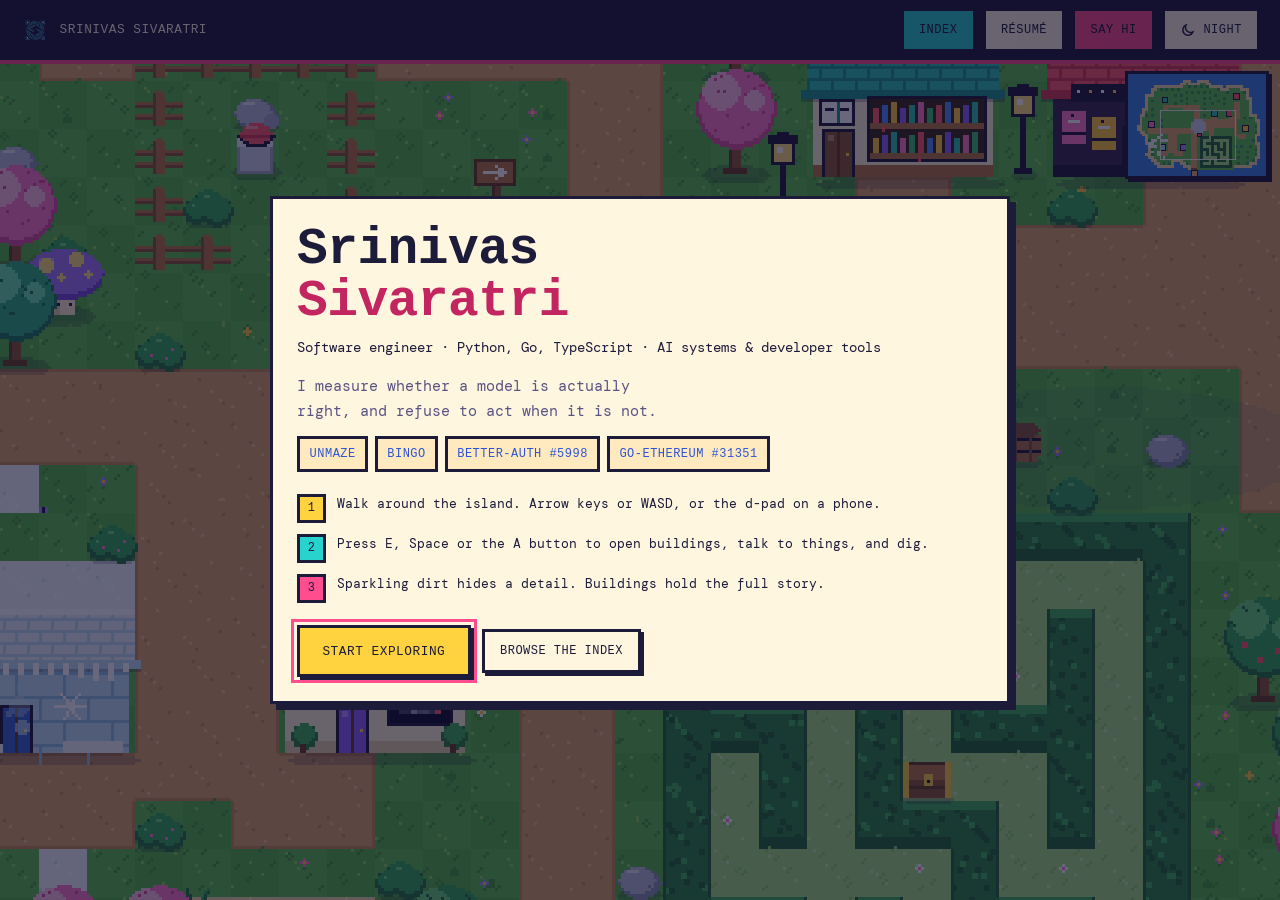
==== commit 7ef7cfab: "GS-T53: simplify site - drop Places/Details counters, saved progress and reset - keep only the gener" ====
--- a/index.html
+++ b/index.html
@@ -1,190 +1,343 @@
 <!doctype html>
 <html lang="en">
+
 <head>
-<meta charset="utf-8" />
-<meta name="viewport" content="width=device-width, initial-scale=1" />
-<title>Srinivas Sivaratri | Software Engineer (AI systems)</title>
-<meta name="description" content="Srinivas Sivaratri is a software engineer building practical AI systems and developer tools across Python, Go, and TypeScript. I measure whether a model is actually right, and refuse to act when it is not." />
-<link rel="canonical" href="https://srinivassivaratri.is-a.dev/" />
-<meta property="og:url" content="https://srinivassivaratri.is-a.dev/" />
-<meta property="og:type" content="website" />
-<meta property="og:title" content="Srinivas Sivaratri | Software Engineer (AI systems)" />
-<meta property="og:description" content="I measure whether a model is actually right, and refuse to act when it is not." />
-<meta property="og:image" content="https://srinivassivaratri.is-a.dev/assets/og-image.png" />
-<meta name="twitter:card" content="summary_large_image" />
-<meta name="theme-color" content="#07080a" />
-<link rel="icon" type="image/png" sizes="32x32" href="assets/favicon-32.png" />
-<link rel="apple-touch-icon" href="assets/apple-touch-icon.png" />
-<link rel="preconnect" href="https://fonts.googleapis.com" />
-<link rel="preconnect" href="https://fonts.gstatic.com" crossorigin />
-<link href="https://fonts.googleapis.com/css2?family=Instrument+Serif:ital@0;1&family=JetBrains+Mono:wght@400;600&family=Inter+Tight:wght@400;500;700&display=swap" rel="stylesheet" />
-<link rel="stylesheet" href="css/denoise.css" />
-<script>document.documentElement.className+=" js";</script>
+    <meta charset="UTF-8" />
+    <meta name="viewport" content="width=device-width, initial-scale=1.0, viewport-fit=cover" />
+    <meta name="description"
+        content="Srinivas Sivaratri is a self-directed engineer who measures whether a model is actually right, and refuses to act when it is not." />
+    <meta name="theme-color" content="#bfe8ff" media="(prefers-color-scheme: light)" />
+    <meta name="theme-color" content="#10153f" media="(prefers-color-scheme: dark)" />
+    <link rel="canonical" href="https://srinivassivaratri.is-a.dev/" />
+    <meta property="og:url" content="https://srinivassivaratri.is-a.dev/" />
+    <meta property="og:type" content="website" />
+    <meta property="og:title" content="Srinivas Sivaratri | Software Engineer (AI systems)" />
+    <meta property="og:description" content="Systems that measure whether a model is actually right, and refuse to act when it is not." />
+    <meta property="og:image" content="https://srinivassivaratri.is-a.dev/assets/og-image.png" />
+    <meta property="og:image:width" content="1200" />
+    <meta property="og:image:height" content="630" />
+    <meta property="og:image:alt" content="Srinivas Sivaratri: Practical systems. Evidence on screen." />
+    <meta name="twitter:card" content="summary_large_image" />
+    <meta name="twitter:title" content="Srinivas Sivaratri | Software Engineer (AI systems)" />
+    <meta name="twitter:description" content="Systems that measure whether a model is actually right, and refuse to act when it is not." />
+    <meta name="twitter:image" content="https://srinivassivaratri.is-a.dev/assets/og-image.png" />
+    <title>Srinivas Sivaratri | Software Engineer (AI systems)</title>
+    <script>
+        /* Mark JS early so the game shows (and the plain codex hides) before first paint. Night follows the system until the visitor chooses. */
+        (function () {
+            var root = document.documentElement;
+            root.className += " js";
+            var stored = null;
+            try { stored = localStorage.getItem("theme"); } catch (e) {}
+            var theme = (stored === "dark" || stored === "light")
+                ? stored
+                : (window.matchMedia && window.matchMedia("(prefers-color-scheme: dark)").matches ? "dark" : "light");
+            root.setAttribute("data-theme", theme);
+            root.style.colorScheme = theme;
+        })();
+    </script>
+
+    <link rel="icon" type="image/png" sizes="32x32" href="assets/favicon-32.png" />
+    <link rel="apple-touch-icon" sizes="180x180" href="assets/apple-touch-icon.png" />
+
+    <link rel="preconnect" href="https://fonts.googleapis.com">
+    <link rel="preconnect" href="https://fonts.gstatic.com" crossorigin>
+    <link href="https://fonts.googleapis.com/css2?family=DM+Mono:wght@400;500&family=Silkscreen:wght@400;700&display=swap"
+        rel="stylesheet">
+    <link rel="stylesheet" href="css/style.css" />
 </head>
+
 <body>
-<a class="skip" href="#main">Skip to content</a>
-<canvas id="noise" aria-hidden="true"></canvas>
-
-<header class="hud" aria-label="Site controls">
-  <span class="hud-step" aria-hidden="true">t = <b id="step">50</b><i>/50</i></span>
-  <span class="hud-mode" id="hud-mode" aria-live="polite">sampling…</span>
-  <nav class="hud-links" aria-label="Quick links">
-    <a href="assets/srinivas-sivaratri-resume.pdf">Résumé</a>
-    <a href="mailto:srinivassivaratri1122@gmail.com">Email</a>
-    <button type="button" id="clean-btn" class="jsonly" aria-pressed="false">Skip denoising</button>
-  </nav>
-</header>
-
-<main id="main">
-  <section class="sec hero" id="profile" data-speed="hero">
-    <p class="kicker scr">x<sub>0</sub> ← sample(noise) · 50 DDIM steps</p>
-    <h1 class="scr">Srinivas<br />Sivaratri</h1>
-    <p class="role">Software engineer · Python, Go, TypeScript · AI systems &amp; developer tools</p>
-    <p class="tagline">I measure whether a model is actually right, and refuse to act when it is not.</p>
-    <p class="cta">
-      <a class="btn primary" href="mailto:srinivassivaratri1122@gmail.com">Start a conversation</a>
-      <a class="btn" href="assets/srinivas-sivaratri-resume.pdf">Résumé (PDF)</a>
-      <a class="btn ghost" href="https://github.com/sivaratrisrinivas">GitHub</a>
-    </p>
-    <p class="avail deep">Software engineer building practical AI systems and developer tools across Python, Go, and TypeScript.<br /><b>Available:</b> remote full-time or contract · UTC+5:30 (IST)</p>
-    <p class="privacy jsonly">This page watches how you read: scroll speed, pauses, what you hover. It all stays in this tab. Nothing is sent anywhere, no cookies, no analytics.</p>
-    <p class="scrollhint jsonly" aria-hidden="true">scroll to denoise ↓</p>
-  </section>
-
-  <section class="sec" id="projects" aria-labelledby="h-projects">
-    <h2 id="h-projects" class="scr"><span class="idx">01</span> Projects</h2>
-
-    <article class="item" data-item="unmaze">
-      <header><h3 class="scr">unmaze</h3><span class="tag">Measured</span></header>
-      <p class="what">A small diffusion model that solves hedge mazes by turning random noise into the path from the entrance to the centre. It trains on a plain CPU, and a browser page replays the model’s real frames so you can watch it work.</p>
-      <ul class="results">
-        <li><b>4,990 / 5,000</b> fresh 11×11 mazes the model never saw solved (99.8%)</li>
-      </ul>
-      <div class="deep">
-        <h4>Why</h4>
-        <p>Image models turn noise into pictures. This tests whether the same idea can turn noise into the one correct path through a maze, and measures where it stops working.</p>
-        <h4>How</h4>
-        <p>Python, PyTorch, and NumPy. Mazes come from Wilson’s algorithm and their solutions from BFS. A 2.7M-parameter U-Net with self-attention denoises the path mask, and a DDIM sampler runs 50 steps; training took about 50 minutes on 3 CPU threads. A strict judge counts an answer only if it is exactly one simple path with no gaps or stray pixels, and no repair step runs afterward. The page is plain HTML, CSS, and JavaScript.</p>
-        <ul class="results">
-          <li>On depth-first-search mazes it never trained on: 66%</li>
-          <li>All 10 failures were in the longest quarter of routes; on the 300 longest routes of 30,000 it solves 93%</li>
-        </ul>
-      </div>
-      <a class="link" href="https://github.com/sivaratrisrinivas/unmaze">Repo →</a>
-    </article>
-
-    <article class="item" data-item="bingo">
-      <header><h3 class="scr">Bingo</h3><span class="tag">Measured</span></header>
-      <p class="what">A command-line movie search over 5,000 films that ranks results with keyword search, meaning-based search, or both, and can answer questions about the results with an LLM.</p>
-      <ul class="results">
-        <li><b>0.916</b> top-10 on 834 known-item queries with RRF + cross-encoder reranking (BM25 0.863, plain RRF 0.837, semantic 0.626)</li>
-      </ul>
-      <div class="deep">
-        <h4>Why</h4>
-        <p>Keyword search misses movies described in different words, and meaning-based search misses exact names. Measuring both on the same queries shows which one actually helps.</p>
-        <h4>How</h4>
-        <p>Python, NLTK, sentence-transformers (all-MiniLM-L6-v2), a local cross-encoder reranker, CLIP for image search, and Gemini 2.0 Flash for answers with citations. I built it while working through Boot.dev's RAG course: BM25 over an inverted index, chunked embeddings, Reciprocal Rank Fusion, and reranking. I then built an 834-query known-item eval (each query aims at one movie; queries that leak the title are dropped), rewrote BM25 to score from precomputed term statistics, and added a side-by-side view that runs all four methods on one query next to their eval scores.</p>
-        <ul class="results">
-          <li>Plain hybrid fusion scored below BM25 alone; only reranking beat it</li>
-          <li>BM25 p95 latency fell from 3.4 s to 5 ms</li>
-        </ul>
-      </div>
-      <a class="link" href="https://github.com/sivaratrisrinivas/Bingo">Repo →</a>
-    </article>
-  </section>
-
-  <section class="sec" id="open-source" aria-labelledby="h-os">
-    <h2 id="h-os" class="scr"><span class="idx">02</span> Open source</h2>
-    <article class="item" data-item="better-auth">
-      <header><h3 class="scr">better-auth: email enumeration at sign-in</h3><span class="tag">2025 · Security</span></header>
-      <p class="what"><b>Status:</b> Maintainers adopted the approach and shipped it in <a href="https://github.com/better-auth/better-auth/pull/5998">#5998</a>.</p>
-      <div class="deep">
-        <p>Signing in with an unregistered email and a compromised password returned PASSWORD_COMPROMISED instead of the generic error, revealing which emails were registered. Traced it to the Have I Been Pwned plugin throwing during the dummy-password hash, and proposed a request-scoped skip flag plus a regression test.</p>
-      </div>
-      <p class="links"><a class="link" href="https://github.com/better-auth/better-auth/pull/5973">Proposal #5973</a> <a class="link" href="https://github.com/better-auth/better-auth/pull/5998">Shipped #5998 →</a></p>
-    </article>
-    <article class="item" data-item="go-ethereum">
-      <header><h3 class="scr">go-ethereum: geth db truncate-freezer</h3><span class="tag">2025 · Systems</span></header>
-      <p class="what">A subcommand for archive nodes that binary-searches the merge block, preserves headers and hashes, and drops pre-merge bodies. <b>Status:</b> The core team built its own version of the command.</p>
-      <div class="deep">
-        <p>Reviewed across three rounds by core maintainers (s1na, jwasinger, MariusVanDerWijden); revised it to batch-process rather than hold roughly 15 GB in memory on mainnet, to move headers into a fresh freezer instead of assuming equal table lengths, and to look up merge blocks per network.</p>
-      </div>
-      <a class="link" href="https://github.com/ethereum/go-ethereum/pull/31351">PR #31351 →</a>
-    </article>
-  </section>
-
-  <section class="sec" id="experience" aria-labelledby="h-exp">
-    <h2 id="h-exp" class="scr"><span class="idx">03</span> Experience</h2>
-    <article class="item row" data-item="independent">
-      <header><h3 class="scr">Independent engineering</h3><span class="tag">Software Engineer · May 2025–present · Remote</span></header>
-      <ul class="deep-lite">
-        <li>Proposed a request-scoped skip flag and regression test for an email-enumeration leak in better-auth; maintainers adopted the approach and shipped it in #5998.</li>
-        <li>Designed a go-ethereum archive-node command that binary-searches the merge block, preserves headers and hashes, and drops pre-merge bodies; revised it across three core-maintainer review rounds, after which the core team built its own version.</li>
-      </ul>
-    </article>
-    <article class="item row" data-item="accenture">
-      <header><h3 class="scr">Accenture</h3><span class="tag">Software Engineer · Jul 2021–Jul 2022 · Bangalore</span></header>
-      <ul class="deep-lite">
-        <li>Developed a Python ETL script that automated data-processing workflows, saved 50 labor hours monthly, and reduced processing errors.</li>
-        <li>Implemented a GitHub Actions CI/CD pipeline.</li>
-      </ul>
-    </article>
-    <article class="item row" data-item="education">
-      <header><h3 class="scr">Education</h3><span class="tag">MS Computer Science · University of Alabama at Birmingham · 2023–25</span></header>
-      <p class="deep-lite">BS Computer Science · BV Raju Institute of Technology · 2017–21</p>
-    </article>
-  </section>
-
-  <section class="sec deep-sec" id="favourites" aria-labelledby="h-fav">
-    <h2 id="h-fav" class="scr"><span class="idx">04</span> Favourites, 2026</h2>
-    <div class="favgrid">
-      <article class="item" data-item="reading-room">
-        <header><h3 class="scr">The Reading Room</h3><span class="tag">What is on the nightstand, with a bookmark in each.</span></header>
-        <ul class="favs" id="fav-books">
-          <li>Crime and Punishment <span>Fyodor Dostoevsky</span></li>
-          <li>Outsmart Everyone <span>Andrew Bustamante</span></li>
-          <li>Creative Confidence <span>Tom Kelley &amp; David Kelley</span></li>
-        </ul>
-      </article>
-      <article class="item" data-item="picture-house">
-        <header><h3 class="scr">The Picture House</h3><span class="tag">Ticket stubs from the year at the movies.</span></header>
-        <ul class="favs" id="fav-films">
-          <li>Dorothy</li><li>Dhurandhar: The Revenge</li><li>Obsession</li><li>The Odyssey</li>
-        </ul>
-      </article>
+    <header class="hud" id="hud">
+        <a class="brand" href="./" aria-label="Srinivas Sivaratri, start over">
+            <img src="assets/logo-60.png" alt="" width="30" height="30" />
+            <span class="brand-name">Srinivas Sivaratri</span>
+        </a>
+        <nav class="hud-actions" aria-label="Game menu">
+            <button type="button" class="btn btn-cyan" id="btn-index" aria-haspopup="dialog">Index</button>
+            <a class="btn btn-ghost btn-hud-resume" href="assets/srinivas-sivaratri-resume.pdf" target="_blank" rel="noopener noreferrer">Résumé</a>
+            <a class="btn btn-pink" href="mailto:srinivassivaratri1122@gmail.com">Say hi</a>
+            <button type="button" class="btn btn-ghost btn-theme" id="btn-theme" aria-pressed="false" aria-label="Switch to night" title="Switch to night">
+                <svg class="icon-sun" viewBox="0 0 20 20" aria-hidden="true"><circle cx="10" cy="10" r="3.25" /><path d="M10 2.4v1.6M10 16v1.6M2.4 10H4M16 10h1.6M4.7 4.7l1.1 1.1M14.2 14.2l1.1 1.1M15.3 4.7l-1.1 1.1M5.8 14.2l-1.1 1.1" /></svg>
+                <svg class="icon-moon" viewBox="0 0 20 20" aria-hidden="true"><path d="M16.2 12.4A6.4 6.4 0 0 1 7.6 3.8 6.6 6.6 0 1 0 16.2 12.4Z" /></svg>
+                <span class="btn-theme-text">Night</span>
+            </button>
+        </nav>
+    </header>
+
+    <main class="stage" id="stage">
+        <h1 class="sr-only">Srinivas Sivaratri, software engineer. Walk around with the arrow keys, open buildings with E, or use the Index button for a plain list of everything.</h1>
+        <canvas id="world" tabindex="0" role="application"
+            aria-label="A tiny pixel island. Walk with the arrow keys or WASD. Press E, Space or Enter to open buildings, talk to things and dig. Press I for the index, a plain list of every place."></canvas>
+
+        <canvas class="minimap" id="minimap" width="144" height="108" aria-hidden="true"></canvas>
+
+        <div class="hud-bottom">
+            <p class="bubble" id="bubble" role="status" aria-live="polite" hidden></p>
+            <button type="button" class="prompt" id="prompt" hidden></button>
+        </div>
+
+        <div class="touch" aria-label="Touch controls">
+            <div class="dpad">
+                <button type="button" data-dir="up" aria-label="Walk up"><svg viewBox="0 0 20 20" aria-hidden="true"><path d="M4 13l6-6 6 6" /></svg></button>
+                <button type="button" data-dir="left" aria-label="Walk left"><svg viewBox="0 0 20 20" aria-hidden="true"><path d="M13 4l-6 6 6 6" /></svg></button>
+                <button type="button" data-dir="right" aria-label="Walk right"><svg viewBox="0 0 20 20" aria-hidden="true"><path d="M7 4l6 6-6 6" /></svg></button>
+                <button type="button" data-dir="down" aria-label="Walk down"><svg viewBox="0 0 20 20" aria-hidden="true"><path d="M4 7l6 6 6-6" /></svg></button>
+            </div>
+            <button type="button" class="act" id="btn-act" aria-label="Interact">A</button>
+        </div>
+    </main>
+
+    <!--
+        The codex: every word on the island lives here once. The game clones a section into a dialog
+        when you open its building. With JavaScript off this is simply the page.
+    -->
+    <div class="codex" id="codex">
+        <section data-spot="intro" class="codex-intro">
+            <nav class="codex-toc" aria-label="On this page">
+                <a href="#profile">Profile</a><a href="#experience">Experience</a><a href="#open-source">Open source</a><a href="#projects">Projects</a><a href="#favourites">Favourites</a><a href="#contact">Contact</a>
+            </nav>
+            <h1>Srinivas <span>Sivaratri</span></h1>
+            <p class="role-line">Software engineer · Python, Go, TypeScript · AI systems &amp; developer tools</p>
+            <p class="codex-statement">I measure whether a model is actually right, and refuse to act when it is not.</p>
+            <ul class="project-chips" aria-label="Selected work">
+                <li><a href="https://github.com/sivaratrisrinivas/unmaze" target="_blank" rel="noopener noreferrer">unmaze</a></li>
+                <li><a href="https://github.com/sivaratrisrinivas/Bingo" target="_blank" rel="noopener noreferrer">Bingo</a></li>
+                <li><a href="https://github.com/better-auth/better-auth/pull/5998" target="_blank" rel="noopener noreferrer">better-auth #5998</a></li>
+                <li><a href="https://github.com/ethereum/go-ethereum/pull/31351" target="_blank" rel="noopener noreferrer">go-ethereum #31351</a></li>
+            </ul>
+            <p class="codex-note"><noscript>This site is a small island game that needs JavaScript. Everything on it is below.</noscript></p>
+        </section>
+
+        <section id="profile" data-spot="profile">
+            <h2 class="codex-h">Profile</h2>
+            <div class="about-copy">
+                <p>Software engineer building practical AI systems and developer tools across Python, Go, and TypeScript.</p>
+                <p class="availability-line"><strong>Available</strong>: remote full-time or contract · UTC+5:30 (IST)</p>
+            </div>
+            <div class="education-block">
+                <h3>Education</h3>
+                <ul>
+                    <li><span>MS Computer Science</span> University of Alabama at Birmingham · 2023–25</li>
+                    <li><span>BS Computer Science</span> BV Raju Institute of Technology · 2017–21</li>
+                </ul>
+            </div>
+        </section>
+
+        <section id="experience" data-spot="experience">
+            <h2 class="codex-h">Experience</h2>
+            <article class="role-card">
+                <header class="role-card-head">
+                    <div class="role-identity">
+                        <h3>Independent engineering</h3>
+                        <p class="role-position">Software Engineer</p>
+                    </div>
+                    <p class="role-meta">May 2025–present <span>Remote</span></p>
+                </header>
+                <ul class="role-highlights">
+                    <li>Upstream contributions to better-auth and go-ethereum; see <a href="#open-source">Open source</a>.</li>
+                </ul>
+            </article>
+            <article class="role-card">
+                <header class="role-card-head">
+                    <div class="role-identity">
+                        <h3>Accenture</h3>
+                        <p class="role-position">Software Engineer</p>
+                    </div>
+                    <p class="role-meta">Jul 2021–Jul 2022 <span>Bangalore</span></p>
+                </header>
+                <ul class="role-highlights">
+                    <li>Developed a Python ETL script that automated data-processing workflows, saved 50 labor hours monthly, and reduced processing errors.</li>
+                    <li>Implemented a GitHub Actions CI/CD pipeline.</li>
+                </ul>
+            </article>
+        </section>
+
+        <section id="open-source" data-spot="better-auth">
+            <h2 class="codex-h">Open source</h2>
+            <article class="contribution-card">
+                <header class="contribution-card-head">
+                    <h3>better-auth: email enumeration at sign-in</h3>
+                    <p class="contribution-meta">2025 <span>Security</span></p>
+                </header>
+                <p>Signing in with an unregistered email and a compromised password returned <code>PASSWORD_COMPROMISED</code> instead of the generic error, revealing which emails were registered. Traced it to the Have I Been Pwned plugin throwing during the dummy-password hash, and proposed a request-scoped skip flag plus a regression test.</p>
+                <p class="contribution-status"><span>Status</span> Maintainers adopted the approach and shipped it in <a href="https://github.com/better-auth/better-auth/pull/5998" target="_blank" rel="noopener noreferrer">#5998</a>.</p>
+                <div class="project-actions">
+                    <a class="text-link" href="https://github.com/better-auth/better-auth/pull/5973" target="_blank" rel="noopener noreferrer">Proposal #5973 <svg class="icon-arrow" viewBox="0 0 20 20" aria-hidden="true"><path d="M3 17 17 3M8 3h9v9" /></svg></a>
+                    <a class="text-link" href="https://github.com/better-auth/better-auth/pull/5998" target="_blank" rel="noopener noreferrer">Shipped #5998 <svg class="icon-arrow" viewBox="0 0 20 20" aria-hidden="true"><path d="M3 17 17 3M8 3h9v9" /></svg></a>
+                </div>
+            </article>
+        </section>
+
+        <section data-spot="go-ethereum">
+            <article class="contribution-card">
+                <header class="contribution-card-head">
+                    <h3>go-ethereum: <code>geth db truncate-freezer</code></h3>
+                    <p class="contribution-meta">2025 <span>Systems</span></p>
+                </header>
+                <p>A subcommand for archive nodes that binary-searches the merge block, preserves headers and hashes, and drops pre-merge bodies. Reviewed across three rounds by core maintainers (<code>s1na</code>, <code>jwasinger</code>, <code>MariusVanDerWijden</code>); revised it to batch-process rather than hold roughly 15 GB in memory on mainnet, to move headers into a fresh freezer instead of assuming equal table lengths, and to look up merge blocks per network.</p>
+                <p class="contribution-status"><span>Status</span> The core team built its own version of the command.</p>
+                <div class="project-actions">
+                    <a class="text-link" href="https://github.com/ethereum/go-ethereum/pull/31351" target="_blank" rel="noopener noreferrer">PR #31351 <svg class="icon-arrow" viewBox="0 0 20 20" aria-hidden="true"><path d="M3 17 17 3M8 3h9v9" /></svg></a>
+                </div>
+            </article>
+        </section>
+
+        <section id="projects" data-spot="unmaze">
+            <h2 class="codex-h">Projects</h2>
+            <article class="project-card">
+                <header class="project-card-head">
+                    <div class="project-heading">
+                        <h3>unmaze</h3>
+                    </div>
+                </header>
+                <dl class="project-beats">
+                    <div>
+                        <dt>What</dt>
+                        <dd>A small diffusion model that solves hedge mazes by turning random noise into the path from the entrance to the centre. It trains on a plain CPU, and a browser page replays the model’s real frames so you can watch it work.</dd>
+                    </div>
+                    <div>
+                        <dt>Why</dt>
+                        <dd>Image models turn noise into pictures. This tests whether the same idea can turn noise into the one correct path through a maze, and measures where it stops working.</dd>
+                    </div>
+                    <div>
+                        <dt>How</dt>
+                        <dd>
+                            <p>Python, PyTorch, and NumPy. Mazes come from Wilson’s algorithm and their solutions from BFS. A 2.7M-parameter U-Net with self-attention denoises the path mask, and a DDIM sampler runs 50 steps; training took about 50 minutes on 3 CPU threads. A strict judge counts an answer only if it is exactly one simple path with no gaps or stray pixels, and no repair step runs afterward. The page is plain HTML, CSS, and JavaScript.</p>
+                            <ul class="project-evidence-list">
+                                <li>5,000 fresh 11×11 mazes the model never saw: 4,990 solved (99.8%)</li>
+                                <li>On depth-first-search mazes it never trained on: 66%</li>
+                                <li>All 10 failures were in the longest quarter of routes; on the 300 longest routes of 30,000 it solves 93%</li>
+                            </ul>
+                        </dd>
+                    </div>
+                </dl>
+                <div class="project-actions">
+                    <a class="text-link" href="https://github.com/sivaratrisrinivas/unmaze" target="_blank" rel="noopener noreferrer">Repo <svg class="icon-arrow" viewBox="0 0 20 20" aria-hidden="true"><path d="M3 17 17 3M8 3h9v9" /></svg></a>
+                </div>
+            </article>
+        </section>
+
+        <section data-spot="bingo">
+            <article class="project-card">
+                <header class="project-card-head">
+                    <div class="project-heading">
+                        <h3>Bingo</h3>
+                    </div>
+                </header>
+                <dl class="project-beats">
+                    <div>
+                        <dt>What</dt>
+                        <dd>A command-line movie search over 5,000 films that ranks results with keyword search, meaning-based search, or both, and can answer questions about the results with an LLM.</dd>
+                    </div>
+                    <div>
+                        <dt>Why</dt>
+                        <dd>Keyword search misses movies described in different words, and meaning-based search misses exact names. Measuring both on the same queries shows which one actually helps.</dd>
+                    </div>
+                    <div>
+                        <dt>How</dt>
+                        <dd>
+                            <p>Python, NLTK, sentence-transformers (<code>all-MiniLM-L6-v2</code>), a local cross-encoder reranker, CLIP for image search, and Gemini 2.0 Flash for answers with citations. I built it while working through Boot.dev's RAG course: BM25 over an inverted index, chunked embeddings, Reciprocal Rank Fusion, and reranking. I then built an 834-query known-item eval (each query aims at one movie; queries that leak the title are dropped), rewrote BM25 to score from precomputed term statistics, and added a side-by-side view that runs all four methods on one query next to their eval scores.</p>
+                            <ul class="project-evidence-list">
+                                <li>834 known-item queries, test split, target in the top 10: RRF with cross-encoder reranking 0.916, BM25 0.863, plain RRF 0.837, semantic 0.626</li>
+                                <li>Plain hybrid fusion scored below BM25 alone; only reranking beat it</li>
+                                <li>BM25 p95 latency fell from 3.4 s to 5 ms</li>
+                            </ul>
+                        </dd>
+                    </div>
+                </dl>
+                <div class="project-actions">
+                    <a class="text-link" href="https://github.com/sivaratrisrinivas/Bingo" target="_blank" rel="noopener noreferrer">Repo <svg class="icon-arrow" viewBox="0 0 20 20" aria-hidden="true"><path d="M3 17 17 3M8 3h9v9" /></svg></a>
+                </div>
+            </article>
+        </section>
+
+        <section id="favourites" data-spot="reading">
+            <h2 class="codex-h">Favourites, 2026: the Reading Room</h2>
+            <div data-fav-host="reading"><p>Books: Crime and Punishment (Fyodor Dostoevsky), Outsmart Everyone (Andrew Bustamante), Creative Confidence (Tom Kelley &amp; David Kelley).</p></div>
+        </section>
+
+        <section data-spot="pictures">
+            <h2 class="codex-h">Favourites, 2026: the Picture House</h2>
+            <div data-fav-host="pictures"><p>Films: Dorothy, Dhurandhar: The Revenge, Obsession, The Odyssey.</p></div>
+        </section>
+
+        <section id="contact" data-spot="dock">
+            <h2 class="codex-h">Contact</h2>
+            <div class="contact-links" aria-label="Contact links">
+                <a href="mailto:srinivassivaratri1122@gmail.com">Email</a>
+                <a href="https://github.com/sivaratrisrinivas" target="_blank" rel="noopener noreferrer">GitHub</a>
+                <a href="https://x.com/SrinivasSi78619" target="_blank" rel="noopener noreferrer">X</a>
+                <a href="https://www.linkedin.com/in/srinivas-sivaratri-3a0a32162/" target="_blank" rel="noopener noreferrer">LinkedIn</a>
+                <a href="assets/srinivas-sivaratri-resume.pdf" target="_blank" rel="noopener noreferrer">Résumé (PDF)</a>
+            </div>
+        </section>
+
+        <footer class="codex-footer"><span>© 2025-26 Srinivas Sivaratri</span></footer>
     </div>
-  </section>
-
-  <section class="sec contact" id="contact" aria-labelledby="h-contact">
-    <h2 id="h-contact" class="scr">Let’s make the next useful thing.</h2>
-    <p class="cta">
-      <a class="btn primary" href="mailto:srinivassivaratri1122@gmail.com">Start a conversation</a>
-      <a class="btn" href="assets/srinivas-sivaratri-resume.pdf">Résumé (PDF)</a>
-    </p>
-    <p class="links">
-      <a href="https://github.com/sivaratrisrinivas">GitHub</a>
-      <a href="https://x.com/SrinivasSi78619">X</a>
-      <a href="https://www.linkedin.com/in/srinivas-sivaratri-3a0a32162/">LinkedIn</a>
-      <a href="assets/srinivas-sivaratri-backend-resume.pdf">Backend résumé</a>
-      <a href="assets/srinivas-sivaratri-fullstack-resume.pdf">Full-stack résumé</a>
-      <a href="assets/srinivas-sivaratri-product-engineer-resume.pdf">Product résumé</a>
-    </p>
-  </section>
-
-  <section class="sec readout jsonly" id="for-you" aria-labelledby="h-you">
-    <p class="kicker">t = 0 · sample complete</p>
-    <h2 id="h-you">The version I built for you</h2>
-    <dl class="infer" id="infer"></dl>
-    <div class="toggle" role="group" aria-label="Which version to show">
-      <button type="button" data-v="you" aria-pressed="true">Built for you</button>
-      <button type="button" data-v="full" aria-pressed="false">Full</button>
-      <button type="button" data-v="terse" aria-pressed="false">Terse</button>
-    </div>
-    <p class="fine">Inferred in this tab from your scrolling and pointer only. Nothing left it. Reload to be read again.</p>
-  </section>
-</main>
-<footer class="foot"><p>© 2025-26 Srinivas Sivaratri · Made with curiosity / shipped with intent</p></footer>
-<script src="js/favourites.js"></script>
-<script src="js/denoise.js"></script>
+
+    <dialog class="dlg dlg-intro" id="dlg-intro" aria-labelledby="intro-title">
+        <div class="dlg-body">
+            <h2 id="intro-title" class="intro-title">Srinivas <span>Sivaratri</span></h2>
+            <div id="intro-summary"></div>
+            <ol class="intro-steps" id="intro-steps"></ol>
+            <div class="dlg-actions">
+                <button type="button" class="btn btn-lemon btn-big" id="btn-start">Start exploring</button>
+                <button type="button" class="btn btn-ghost" id="btn-intro-index">Browse the index</button>
+            </div>
+        </div>
+    </dialog>
+
+    <dialog class="dlg dlg-spot" id="dlg-spot" aria-labelledby="spot-title">
+        <header class="dlg-head" id="spot-head">
+            <div>
+                <p class="pixel-kicker" id="spot-kicker"></p>
+                <h2 id="spot-title" class="dlg-title"></h2>
+            </div>
+            <button type="button" class="btn btn-ghost" id="spot-close">Close</button>
+        </header>
+        <div class="dlg-body">
+            <div class="card-body" id="spot-body"></div>
+        </div>
+    </dialog>
+
+    <dialog class="dlg dlg-detail" id="dlg-detail" aria-labelledby="detail-title">
+        <div class="dlg-body">
+            <p class="pixel-kicker" id="detail-kicker"></p>
+            <h2 id="detail-title" class="detail-title"></h2>
+            <p class="detail-text" id="detail-text"></p>
+            <div class="detail-extra" id="detail-extra"></div>
+            <div class="dlg-actions">
+                <button type="button" class="btn btn-lemon" id="detail-ok">Keep exploring</button>
+            </div>
+        </div>
+    </dialog>
+
+    <dialog class="dlg dlg-index" id="dlg-index" aria-labelledby="index-title">
+        <header class="dlg-head dlg-head-plain">
+            <div>
+                <p class="pixel-kicker">The whole island, as a list</p>
+                <h2 id="index-title" class="dlg-title">Index</h2>
+            </div>
+            <button type="button" class="btn btn-ghost" id="index-close">Close</button>
+        </header>
+        <div class="dlg-body">
+            <h3 class="index-h">Places</h3>
+            <ul class="index-list" id="index-places"></ul>
+            <h3 class="index-h">Favourites, 2026</h3>
+            <ul class="index-list index-favourites" id="index-favourites"></ul>
+            <h3 class="index-h">Hidden details</h3>
+            <ul class="index-list" id="index-details"></ul>
+        </div>
+    </dialog>
+
+    <script src="js/maze.js"></script>
+    <script src="js/lore.js"></script>
+    <script src="js/world.js"></script>
+    <script src="js/art.js"></script>
+    <script src="js/favourites.js"></script>
+    <script src="js/favourites-view.js"></script>
+    <script src="js/game.js"></script>
 </body>
+
 </html>
--- a/css/style.css
+++ b/css/style.css
@@ -0,0 +1,671 @@
+/*
+ * Island UI. The world itself is drawn on a canvas (js/art.js); this file styles the frame around
+ * it: the top bar, prompts, touch controls, dialogs, and the plain codex people see without JavaScript.
+ * Day is a sunny cream-and-candy palette; night (the theme toggle) is deep indigo.
+ */
+:root {
+    --ink: #1d1b3a;
+    --panel: #fff6e0;
+    --panel-2: #ffe9bf;
+    --text: #1d1b3a;
+    --muted: #5a5483;
+    --border: #1d1b3a;
+    --link: #2f55d4;
+    --label: #c2255f;
+    --pink: #ff4d8d;
+    --cyan: #27d3cc;
+    --lemon: #ffd23f;
+    --lime: #5ec24c;
+    --violet: #8e63ff;
+    --coral: #ff5d6c;
+    --bar: #1d1b3a;
+    --bar-text: #fff6e0;
+    --font-pixel: "Silkscreen", "Courier New", monospace;
+    --font-body: "DM Mono", ui-monospace, "SFMono-Regular", Menlo, monospace;
+    --hud-h: 60px;
+}
+
+html[data-theme="dark"] {
+    --panel: #292561;
+    --panel-2: #342f7d;
+    --text: #fff6e0;
+    --muted: #c4beee;
+    --border: #0b0a26;
+    --link: #8fb0ff;
+    --label: #ff8ab8;
+    --bar: #0f0d33;
+}
+
+*, *::before, *::after { box-sizing: border-box; }
+* { margin: 0; padding: 0; }
+
+html {
+    background: #bfe8ff;
+    color-scheme: light;
+}
+
+html[data-theme="dark"] {
+    background: #10153f;
+    color-scheme: dark;
+}
+
+body {
+    min-width: 320px;
+    color: var(--text);
+    font-family: var(--font-body);
+    font-size: 16px;
+    line-height: 1.5;
+    -webkit-font-smoothing: antialiased;
+}
+
+[hidden] { display: none !important; }
+
+button, a, input { font: inherit; }
+button { border: 0; color: inherit; background: none; cursor: pointer; }
+a { color: inherit; }
+code { font-family: var(--font-body); font-weight: 500; background: color-mix(in srgb, var(--pink) 18%, transparent); padding: 0 0.25em; }
+
+:focus-visible { outline: 3px solid var(--pink); outline-offset: 3px; }
+
+.sr-only {
+    position: absolute;
+    width: 1px;
+    height: 1px;
+    margin: -1px;
+    padding: 0;
+    overflow: hidden;
+    clip: rect(0 0 0 0);
+    white-space: nowrap;
+    border: 0;
+}
+
+/* ---- which layer shows ---- */
+
+html.js body {
+    display: flex;
+    flex-direction: column;
+    height: 100vh;
+    height: 100svh;
+    overflow: hidden;
+}
+
+html.js .codex { display: none; }
+html:not(.js) .hud,
+html:not(.js) .stage,
+html:not(.js) .dlg { display: none; }
+
+/* ---- top bar ---- */
+
+.hud {
+    position: relative;
+    z-index: 5;
+    display: flex;
+    flex-wrap: wrap;
+    align-items: center;
+    gap: 0.4rem 0.9rem;
+    padding: 0.5rem clamp(0.6rem, 2vw, 1.25rem);
+    padding-top: calc(0.5rem + env(safe-area-inset-top, 0px));
+    color: var(--bar-text);
+    background: var(--bar);
+    box-shadow: 0 4px 0 var(--pink);
+}
+
+.brand {
+    display: inline-flex;
+    align-items: center;
+    gap: 0.6rem;
+    min-height: 44px;
+    margin-right: auto;
+    font-family: var(--font-pixel);
+    font-size: 0.8rem;
+    letter-spacing: 0.04em;
+    text-transform: uppercase;
+    text-decoration: none;
+}
+
+.brand img { display: block; image-rendering: pixelated; }
+
+.hud-actions { display: flex; flex-wrap: wrap; gap: 0.45rem; }
+
+.btn {
+    display: inline-flex;
+    align-items: center;
+    justify-content: center;
+    gap: 0.45rem;
+    min-width: 44px;
+    min-height: 44px;
+    padding: 0 0.95rem;
+    border: 3px solid var(--border);
+    box-shadow: 3px 3px 0 var(--border);
+    color: var(--ink);
+    background: var(--panel-2);
+    font-family: var(--font-pixel);
+    font-size: 0.75rem;
+    letter-spacing: 0.04em;
+    text-decoration: none;
+    text-transform: uppercase;
+    transition: transform 90ms ease, box-shadow 90ms ease, background 120ms ease;
+}
+
+.btn:hover { transform: translate(-1px, -1px); box-shadow: 4px 4px 0 var(--border); }
+.btn:active { transform: translate(3px, 3px); box-shadow: 0 0 0 var(--border); }
+.btn-lemon { background: var(--lemon); }
+.btn-cyan { background: var(--cyan); }
+.btn-pink { background: var(--pink); }
+.btn-ghost { background: #fff6e0; }
+.btn-big { min-height: 52px; padding: 0 1.4rem; font-size: 0.8rem; }
+
+.btn-theme svg {
+    width: 16px;
+    height: 16px;
+    flex-shrink: 0;
+    fill: none;
+    stroke: currentColor;
+    stroke-linecap: square;
+    stroke-width: 1.8;
+}
+
+html[data-theme="dark"] .btn-theme .icon-moon,
+html:not([data-theme="dark"]) .btn-theme .icon-sun { display: none; }
+
+/* ---- the stage ---- */
+
+.stage {
+    position: relative;
+    flex: 1;
+    min-height: 0;
+    background: #3a86e8;
+    overflow: hidden;
+}
+
+#world {
+    position: absolute;
+    inset: 0;
+    display: block;
+    width: 100%;
+    height: 100%;
+    touch-action: none;
+    -webkit-tap-highlight-color: transparent;
+    -webkit-user-select: none;
+    user-select: none;
+    image-rendering: pixelated;
+    outline: none;
+}
+
+#world:focus-visible { outline: 3px solid var(--pink); outline-offset: -3px; }
+
+.minimap {
+    position: absolute;
+    top: 0.7rem;
+    right: 0.7rem;
+    z-index: 2;
+    width: 144px;
+    height: 108px;
+    border: 3px solid var(--border);
+    box-shadow: 3px 3px 0 var(--border);
+    background: #3a86e8;
+    image-rendering: pixelated;
+    pointer-events: none;
+}
+
+.hud-bottom {
+    position: absolute;
+    right: 0;
+    bottom: calc(1rem + env(safe-area-inset-bottom, 0px));
+    left: 0;
+    display: flex;
+    flex-direction: column;
+    align-items: center;
+    gap: 0.6rem;
+    padding: 0 0.75rem;
+    pointer-events: none;
+}
+
+.prompt,
+.bubble {
+    pointer-events: auto;
+    border: 3px solid var(--border);
+    box-shadow: 4px 4px 0 var(--border);
+    color: var(--text);
+    background: var(--panel);
+}
+
+.prompt {
+    display: inline-flex;
+    align-items: center;
+    gap: 0.7rem;
+    min-height: 44px;
+    padding: 0.35rem 1rem 0.35rem 0.5rem;
+    font-family: var(--font-pixel);
+    font-size: 0.75rem;
+    letter-spacing: 0.04em;
+    text-transform: uppercase;
+}
+
+.prompt[hidden], .bubble[hidden] { display: none; }
+
+.prompt kbd {
+    display: inline-grid;
+    min-width: 28px;
+    height: 28px;
+    place-items: center;
+    border: 3px solid var(--border);
+    background: var(--lemon);
+    color: var(--ink);
+    font-family: var(--font-pixel);
+    font-size: 0.75rem;
+}
+
+.bubble {
+    position: relative;
+    max-width: min(34rem, 100%);
+    padding: 0.8rem 1rem;
+    font-size: 0.82rem;
+    line-height: 1.55;
+    animation: pop 180ms ease-out both;
+}
+
+.bubble b {
+    display: block;
+    margin-bottom: 0.2rem;
+    color: var(--label);
+    font-family: var(--font-pixel);
+    font-size: 0.75rem;
+    letter-spacing: 0.06em;
+    text-transform: uppercase;
+}
+
+.touch {
+    position: absolute;
+    right: 0;
+    bottom: 0;
+    left: 0;
+    display: none;
+    align-items: flex-end;
+    justify-content: space-between;
+    padding: 0 0.9rem calc(0.9rem + env(safe-area-inset-bottom, 0px));
+    pointer-events: none;
+}
+
+.dpad {
+    display: grid;
+    grid-template-columns: repeat(3, 58px);
+    grid-template-areas: ". up ." "left down right";
+    gap: 6px;
+    pointer-events: auto;
+}
+
+.dpad button,
+.act {
+    display: grid;
+    place-items: center;
+    border: 3px solid var(--border);
+    box-shadow: 3px 3px 0 var(--border);
+    color: var(--ink);
+    background: rgba(255, 246, 224, 0.9);
+    touch-action: manipulation;
+    -webkit-tap-highlight-color: transparent;
+}
+
+.dpad button { width: 58px; height: 54px; }
+.dpad button[data-dir="up"] { grid-area: up; }
+.dpad button[data-dir="left"] { grid-area: left; }
+.dpad button[data-dir="down"] { grid-area: down; }
+.dpad button[data-dir="right"] { grid-area: right; }
+.dpad svg { width: 22px; height: 22px; fill: none; stroke: currentColor; stroke-linecap: square; stroke-width: 2.4; }
+
+.act {
+    width: 76px;
+    height: 76px;
+    margin-bottom: 4px;
+    font-family: var(--font-pixel);
+    font-size: 1.3rem;
+    background: var(--pink);
+    pointer-events: auto;
+}
+
+.act:disabled { opacity: 0.45; }
+.dpad button:active, .act:active:not(:disabled) { transform: translate(3px, 3px); box-shadow: 0 0 0 var(--border); }
+
+@media (hover: none), (pointer: coarse) {
+    html.js .touch { display: flex; }
+    html.js .hud-bottom { bottom: calc(9.4rem + env(safe-area-inset-bottom, 0px)); }
+}
+
+/* ---- dialogs ---- */
+
+.dlg {
+    width: min(740px, calc(100vw - 1.25rem));
+    max-height: calc(100svh - 1.25rem);
+    margin: auto;
+    padding: 0;
+    overflow: auto;
+    overscroll-behavior: contain;
+    border: 3px solid var(--border);
+    box-shadow: 6px 6px 0 var(--border);
+    color: var(--text);
+    background: var(--panel);
+}
+
+.dlg[open] { animation: pop 200ms ease-out both; }
+.dlg::backdrop { background: rgba(13, 11, 43, 0.62); }
+
+.dlg-head {
+    display: flex;
+    align-items: flex-start;
+    justify-content: space-between;
+    gap: 1rem;
+    padding: 0.9rem 1.1rem;
+    border-bottom: 3px solid var(--border);
+    color: var(--ink);
+    background: var(--hue, var(--pink));
+}
+
+.dlg-title {
+    font-family: var(--font-pixel);
+    font-size: clamp(1rem, 4vw, 1.35rem);
+    font-weight: 700;
+    line-height: 1.2;
+    letter-spacing: 0.01em;
+    text-transform: none;
+}
+
+.pixel-kicker {
+    margin-bottom: 0.35rem;
+    color: var(--label);
+    font-family: var(--font-pixel);
+    font-size: 0.75rem;
+    letter-spacing: 0.08em;
+    text-transform: uppercase;
+}
+
+.dlg-head .pixel-kicker { color: var(--ink); opacity: 0.8; margin-bottom: 0.25rem; }
+.dlg-body { padding: clamp(1rem, 3vw, 1.5rem); }
+.dlg-actions { display: flex; flex-wrap: wrap; align-items: center; gap: 0.7rem; margin-top: 1.4rem; }
+
+.intro-title {
+    font-family: var(--font-pixel);
+    font-size: clamp(1.9rem, 8vw, 3.2rem);
+    font-weight: 700;
+    line-height: 1.02;
+    letter-spacing: -0.01em;
+}
+
+.intro-title span { display: block; color: var(--label); }
+.intro-tagline { max-width: 40ch; margin-top: 1rem; font-size: 0.95rem; line-height: 1.6; color: var(--muted); }
+
+.intro-steps {
+    display: grid;
+    gap: 0.7rem;
+    margin: 1.4rem 0 0;
+    padding: 0;
+    list-style: none;
+    counter-reset: step;
+    font-size: 0.8rem;
+    line-height: 1.6;
+}
+
+.intro-steps li { display: grid; grid-template-columns: 1.8rem 1fr; gap: 0.7rem; align-items: start; counter-increment: step; }
+.intro-steps li::before {
+    content: counter(step);
+    display: grid;
+    width: 1.8rem;
+    height: 1.8rem;
+    place-items: center;
+    border: 3px solid var(--border);
+    color: var(--ink);
+    background: var(--lemon);
+    font-family: var(--font-pixel);
+    font-size: 0.75rem;
+}
+.intro-steps li:nth-child(2)::before { background: var(--cyan); }
+.intro-steps li:nth-child(3)::before { background: var(--pink); }
+
+.detail-title { font-family: var(--font-pixel); font-size: clamp(1.4rem, 6vw, 2.2rem); line-height: 1.1; }
+.detail-text { margin-top: 0.9rem; font-size: 0.95rem; line-height: 1.7; max-width: 52ch; }
+.detail-extra:not(:empty) { margin-top: 1rem; }
+
+.verdict {
+    padding: 0.9rem 1rem;
+    border: 3px solid var(--border);
+    background: var(--panel-2);
+    font-size: 0.8rem;
+    line-height: 1.6;
+}
+
+.verdict-result { display: block; margin-bottom: 0.3rem; font-family: var(--font-pixel); font-size: 1.5rem; line-height: 1; }
+.verdict.is-solved .verdict-result { color: #1f8f4a; }
+.verdict.is-lost .verdict-result { color: var(--coral); }
+.verdict p + p { margin-top: 0.4rem; }
+
+/* ---- index ---- */
+
+.index-h { margin: 1.2rem 0 0.6rem; font-family: var(--font-pixel); font-size: 0.8rem; letter-spacing: 0.06em; text-transform: uppercase; }
+.index-h:first-child { margin-top: 0; }
+.index-h span { color: var(--label); }
+.index-list { display: grid; gap: 0.5rem; margin: 0; padding: 0; list-style: none; }
+
+.index-item {
+    display: grid;
+    grid-template-columns: auto 1fr auto;
+    align-items: center;
+    gap: 0.8rem;
+    padding: 0.6rem 0.8rem;
+    border: 3px solid var(--border);
+    background: var(--panel-2);
+}
+
+.index-dot { width: 18px; height: 18px; border: 3px solid var(--border); background: var(--hue, var(--pink)); }
+.index-item.is-done .index-dot { background: var(--lime); }
+.index-name { font-family: var(--font-pixel); font-size: 0.78rem; line-height: 1.3; }
+.index-name small { display: block; margin-top: 0.15rem; color: var(--muted); font-family: var(--font-body); font-size: 0.72rem; font-weight: 400; line-height: 1.5; }
+.index-btns { display: flex; flex-wrap: wrap; gap: 0.4rem; justify-content: flex-end; }
+.index-btns .btn { min-height: 44px; padding: 0 0.7rem; font-size: 0.75rem; }
+.index-item.is-secret .index-name { color: var(--muted); }
+
+/* ---- content reused from the codex ---- */
+
+.card-body,
+.codex { font-size: 0.82rem; line-height: 1.7; }
+
+.card-body > * + * { margin-top: 1.1rem; }
+
+.about-copy { font-size: 1rem; line-height: 1.65; }
+.about-copy p + p { margin-top: 0.9rem; }
+
+.availability-line { padding-top: 0.9rem; border-top: 3px dashed color-mix(in srgb, var(--border) 35%, transparent); font-size: 0.8rem; }
+.availability-line strong { color: var(--label); font-weight: 500; }
+
+.role-card-head,
+.contribution-card-head {
+    display: flex;
+    flex-wrap: wrap;
+    align-items: baseline;
+    justify-content: space-between;
+    gap: 0.4rem 1.2rem;
+    margin-bottom: 0.9rem;
+}
+
+.role-card h3,
+.contribution-card h3,
+.project-card h3,
+.education-block h3 {
+    font-family: var(--font-pixel);
+    font-size: clamp(1.05rem, 4vw, 1.4rem);
+    font-weight: 700;
+    line-height: 1.25;
+}
+
+.role-position,
+.role-meta,
+.contribution-meta,
+.contribution-status span,
+.project-beats dt,
+.education-block h3 {
+    font-family: var(--font-pixel);
+    font-size: 0.75rem;
+    letter-spacing: 0.06em;
+    text-transform: uppercase;
+}
+
+.role-position { margin-top: 0.3rem; color: var(--muted); }
+.role-meta, .contribution-meta { color: var(--muted); text-align: right; }
+.role-meta span, .contribution-meta span { display: block; color: var(--label); }
+
+.role-highlights,
+.project-evidence-list,
+.education-block ul { padding-left: 1.1rem; }
+.role-highlights li + li,
+.education-block li + li { margin-top: 0.6rem; }
+.project-evidence-list { margin-top: 0.8rem; color: var(--muted); font-size: 0.76rem; }
+.project-evidence-list li + li { margin-top: 0.3rem; }
+.role-highlights li::marker, .project-evidence-list li::marker { color: var(--pink); }
+
+.education-block h3 { margin-bottom: 0.7rem; color: var(--label); font-size: 0.75rem; }
+.education-block li span { display: block; font-family: var(--font-pixel); font-size: 0.9rem; }
+
+.contribution-card p + p { margin-top: 0.7rem; }
+.contribution-status { color: var(--muted); font-size: 0.76rem; }
+.contribution-status span { margin-right: 0.5rem; color: var(--label); }
+
+.project-beats { display: grid; gap: 1.1rem; margin-top: 1rem; }
+.project-beats dt { margin-bottom: 0.3rem; color: var(--label); }
+.project-beats dd p + ul { margin-top: 0.7rem; }
+
+.card-body a:not(.btn):not(.text-link),
+.codex a:not(.btn):not(.text-link) {
+    color: var(--link);
+    text-decoration: underline;
+    text-decoration-thickness: 2px;
+    text-underline-offset: 3px;
+}
+
+.project-actions { display: flex; flex-wrap: wrap; gap: 0.5rem 0.7rem; margin-top: 1.2rem; }
+
+.text-link {
+    display: inline-flex;
+    align-items: center;
+    gap: 0.6rem;
+    min-height: 44px;
+    padding: 0 0.9rem;
+    border: 3px solid var(--border);
+    box-shadow: 3px 3px 0 var(--border);
+    color: var(--ink);
+    background: var(--cyan);
+    font-family: var(--font-pixel);
+    font-size: 0.75rem;
+    letter-spacing: 0.04em;
+    text-decoration: none;
+    text-transform: uppercase;
+    transition: transform 90ms ease, box-shadow 90ms ease;
+}
+
+.text-link:hover { transform: translate(-1px, -1px); box-shadow: 4px 4px 0 var(--border); }
+.icon-arrow { width: 14px; height: 14px; fill: none; stroke: currentColor; stroke-linecap: square; stroke-width: 2; }
+
+.contact-links { display: flex; flex-wrap: wrap; gap: 0 1.2rem; font-size: 0.74rem; }
+.contact-links a { display: inline-flex; align-items: center; min-height: 44px; }
+
+/* ---- the plain codex, for no-JavaScript visitors ---- */
+
+html:not(.js) body { background: #bfe8ff; }
+.codex { max-width: 760px; margin: 0 auto; padding: 2rem 1rem 3rem; }
+.codex > section { margin-bottom: 1.5rem; padding: 1.25rem; border: 3px solid var(--border); box-shadow: 6px 6px 0 var(--border); background: var(--panel); }
+.codex-intro h1 { font-family: var(--font-pixel); font-size: clamp(2rem, 9vw, 3.4rem); line-height: 1; }
+.codex-intro h1 span { display: block; color: var(--label); }
+.codex-statement { margin-top: 1rem; font-size: 1rem; }
+.codex-note { margin-top: 0.6rem; color: var(--muted); }
+.codex-h { margin-bottom: 0.9rem; font-family: var(--font-pixel); font-size: 0.8rem; letter-spacing: 0.06em; text-transform: uppercase; color: var(--label); }
+.codex-footer { display: flex; flex-wrap: wrap; justify-content: space-between; gap: 0.5rem; font-family: var(--font-pixel); font-size: 0.75rem; letter-spacing: 0.06em; text-transform: uppercase; color: var(--ink); }
+
+/* ---- small screens ---- */
+
+@media (max-width: 900px) {
+    .minimap { display: none; }
+}
+
+@media (max-width: 720px) {
+    .hud { gap: 0.3rem 0.6rem; }
+    .brand-name { display: none; }
+    .brand { margin-right: 0; }
+    .hud-actions { width: 100%; justify-content: space-between; }
+    .hud-actions .btn { flex: 1; padding: 0 0.4rem; }
+    .btn-theme-text { display: none; }
+    .index-item { grid-template-columns: auto 1fr; }
+    .index-btns { grid-column: 1 / -1; justify-content: flex-start; }
+}
+
+@keyframes pop {
+    from { opacity: 0; transform: translateY(8px) scale(0.98); }
+    to { opacity: 1; transform: translateY(0) scale(1); }
+}
+
+@media (prefers-reduced-motion: reduce) {
+    .dlg[open], .bubble { animation: none; }
+    .btn, .text-link { transition: none; }
+}
+
+/* ---------- Favourites, 2026 (Reading Room shelf + Picture House stubs) ---------- */
+.fav-shelf { list-style: none; margin: 0; padding: 0 0 0.9rem; display: grid; gap: 1rem;
+    border-bottom: 10px solid #8c5b34; box-shadow: 0 4px 0 #66411f; }
+.fav-book { display: grid; grid-template-columns: 60px 1fr; gap: 0.9rem; align-items: start; }
+.fav-cover { position: relative; width: 60px; height: 90px; border: 2px solid var(--border); background: var(--spine, #ff5d6c); image-rendering: pixelated; }
+.fav-cover-img { position: absolute; inset: 0; width: 100%; height: 100%; object-fit: cover; }
+.fav-spine { position: absolute; inset: 4px; display: flex; align-items: center; justify-content: center; text-align: center;
+    font-family: var(--font-pixel); font-size: 0.75rem; line-height: 1.2; color: #fff6e0; border-top: 4px solid #ffd23f; border-bottom: 4px solid #ffd23f; overflow: hidden; }
+.fav-book h3, .fav-stub h3 { margin: 0; font-family: var(--font-pixel); font-size: 0.95rem; }
+.fav-author, .fav-label, .fav-credit, .fav-credit-line { margin: 0.15rem 0; color: var(--muted); font-size: 0.8rem; }
+.fav-bar { height: 10px; border: 2px solid var(--border); background: var(--panel-2); margin-top: 0.4rem; max-width: 16rem; }
+.fav-bar-fill { display: block; height: 100%; background: var(--spine, var(--coral)); }
+.fav-facts { margin: 0.4rem 0; padding-left: 1.1rem; font-size: 0.85rem; }
+.fav-facts li { margin: 0.2rem 0; }
+.fav-src { font-size: 0.75rem; }
+.fav-pd { display: flex; gap: 0.5rem; align-items: center; margin: 0.4rem 0; font-size: 0.75rem; color: var(--muted); }
+.fav-pd img { border: 1px solid var(--border); height: auto; }
+.fav-wall { list-style: none; margin: 0; padding: 0.8rem; display: grid; gap: 0.9rem; grid-template-columns: repeat(auto-fill, minmax(14rem, 1fr));
+    background: #3b2a4a; border: 2px solid var(--border); }
+.fav-stub { background: var(--panel); border: 2px solid var(--border); color: var(--text); }
+.fav-stub:nth-child(odd) { transform: rotate(-1deg); }
+.fav-stub:nth-child(even) { transform: rotate(1deg); }
+.fav-stub-top { background: var(--stub, var(--coral)); color: #1d1b3a; padding: 0.5rem 0.6rem; }
+.fav-stub-top .fav-credit-line { color: #1d1b3a; }
+.fav-admit { font-family: var(--font-pixel); font-size: 0.75rem; letter-spacing: 0.05em; }
+.fav-stub-tear { height: 0; border-top: 3px dashed var(--border); }
+.fav-stub-body { padding: 0.4rem 0.6rem 0.6rem; }
+.fav-note { font-size: 0.75rem; color: var(--label); margin: 0.3rem 0; }
+.fav-official { font-size: 0.8rem; }
+.fav-ix { display: grid; grid-template-columns: 3.2rem 1fr; column-gap: 0.5rem; }
+.fav-ix small { grid-column: 2; color: var(--muted); }
+.fav-ix-kind { grid-row: span 2; font-family: var(--font-pixel); font-size: 0.75rem; align-self: center; }
+@media (prefers-reduced-motion: reduce) { .fav-stub { transform: none !important; } }
+
+/* ---- GS-T52 polish ---- */
+.role-line { margin-top: 0.6rem; color: var(--text); font-size: 0.9rem; line-height: 1.5; }
+.project-chips { display: flex; flex-wrap: wrap; gap: 0.4rem; margin: 0.8rem 0 0; padding: 0; list-style: none; }
+.project-chips a { display: inline-flex; align-items: center; min-height: 36px; padding: 0 0.6rem; border: 3px solid var(--border); background: var(--panel-2); color: var(--link); font-family: var(--font-pixel); font-size: 0.75rem; letter-spacing: 0.04em; text-transform: uppercase; text-decoration: none; }
+.project-chips a:hover { background: var(--lemon); color: var(--ink); }
+.codex-toc { display: flex; flex-wrap: wrap; gap: 0.3rem 1rem; margin-bottom: 1.2rem; font-family: var(--font-pixel); font-size: 0.75rem; letter-spacing: 0.04em; text-transform: uppercase; }
+.codex-toc a { display: inline-flex; align-items: center; min-height: 44px; color: var(--link); }
+.codex section[id] { scroll-margin-top: 1rem; }
+.index-item { position: relative; }
+.index-item { cursor: pointer; }
+.index-btns .index-walk { min-height: 36px; padding: 0 0.55rem; box-shadow: 2px 2px 0 var(--border); }
+@media (max-width: 720px) {
+    .index-item { grid-template-columns: auto 1fr; }
+    .index-btns .index-read { position: absolute; width: 1px; height: 1px; min-width: 0; min-height: 0; padding: 0; overflow: hidden; clip: rect(0 0 0 0); white-space: nowrap; border: 0; box-shadow: none; }
+    .index-btns .index-read:focus-visible { position: static; width: auto; height: auto; min-height: 36px; padding: 0 0.55rem; clip: auto; border: 3px solid var(--border); }
+    .index-btns { grid-column: 2; }
+}
+@media (max-width: 480px) {
+    .hud { flex-wrap: nowrap; gap: 0.4rem; }
+    .brand img { display: none; }
+    .brand-name { display: inline; font-size: 0.75rem; white-space: nowrap; }
+    .brand { margin-right: auto; gap: 0; }
+    .btn-hud-resume { display: none; }
+    .hud-actions { width: auto; flex-wrap: nowrap; gap: 0.35rem; }
+    .hud-actions .btn { flex: 0 0 auto; padding: 0 0.5rem; }
+}
+
+/* merged places: education under Profile, two roles under Experience */
+.about-copy + .education-block { margin-top: 1.2rem; }
+.role-card + .role-card { margin-top: 1.6rem; padding-top: 1.2rem; border-top: 3px dashed color-mix(in srgb, var(--border) 35%, transparent); }
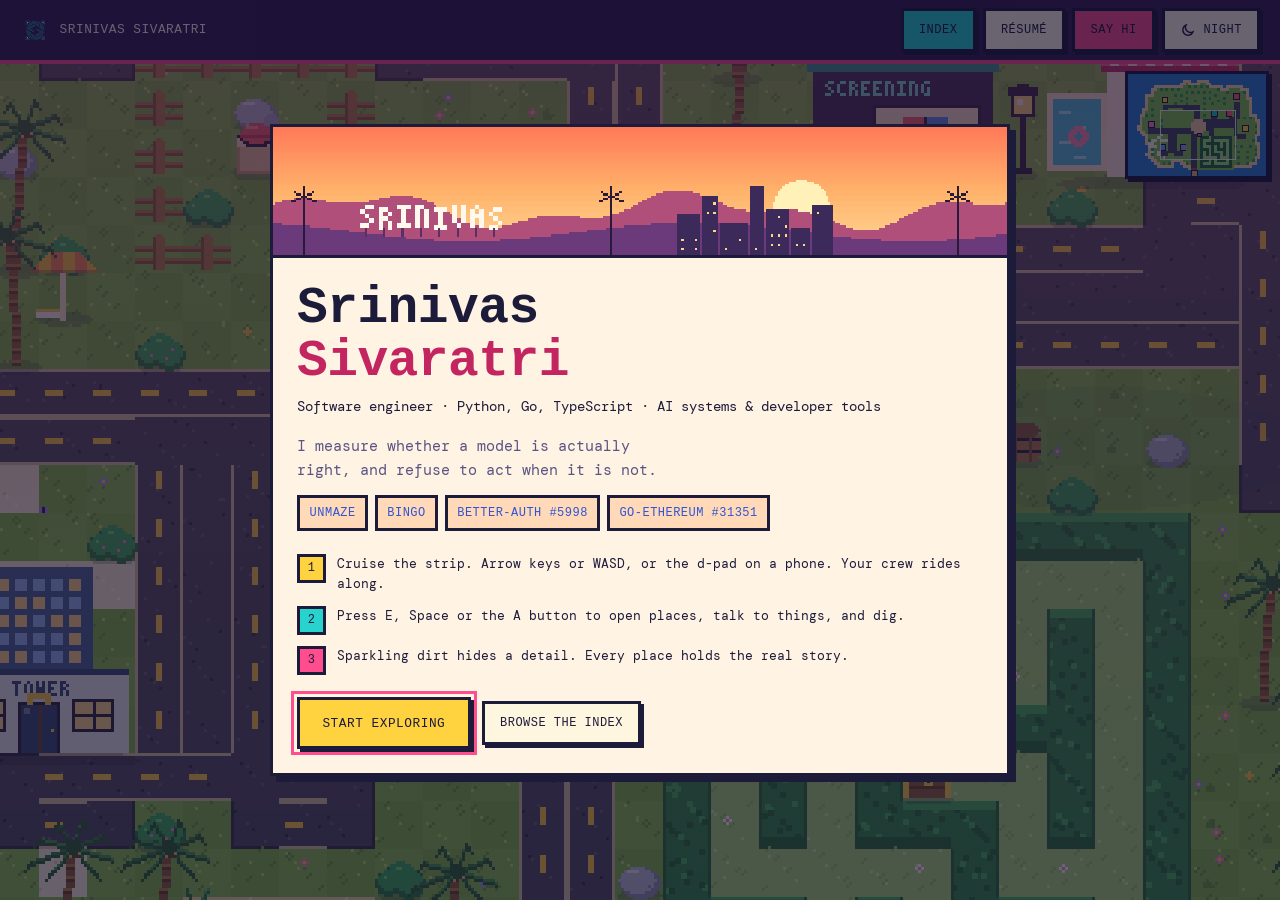
==== commit e4de3990: "Preview: Hollywood strip reskin (golden-hour palette, palms, boulevard, sunset hills sign, new place" ====
--- a/index.html
+++ b/index.html
@@ -6,7 +6,7 @@
     <meta name="viewport" content="width=device-width, initial-scale=1.0, viewport-fit=cover" />
     <meta name="description"
         content="Srinivas Sivaratri is a self-directed engineer who measures whether a model is actually right, and refuses to act when it is not." />
-    <meta name="theme-color" content="#bfe8ff" media="(prefers-color-scheme: light)" />
+    <meta name="theme-color" content="#ffb36b" media="(prefers-color-scheme: light)" />
     <meta name="theme-color" content="#10153f" media="(prefers-color-scheme: dark)" />
     <link rel="canonical" href="https://srinivassivaratri.is-a.dev/" />
     <meta property="og:url" content="https://srinivassivaratri.is-a.dev/" />
@@ -68,7 +68,7 @@
     <main class="stage" id="stage">
         <h1 class="sr-only">Srinivas Sivaratri, software engineer. Walk around with the arrow keys, open buildings with E, or use the Index button for a plain list of everything.</h1>
         <canvas id="world" tabindex="0" role="application"
-            aria-label="A tiny pixel island. Walk with the arrow keys or WASD. Press E, Space or Enter to open buildings, talk to things and dig. Press I for the index, a plain list of every place."></canvas>
+            aria-label="A tiny pixel sunset strip in a Hollywood-style town. Drive with the arrow keys or WASD. Press E, Space or Enter to open buildings, talk to things and dig. Press I for the index, a plain list of every place."></canvas>
 
         <canvas class="minimap" id="minimap" width="144" height="108" aria-hidden="true"></canvas>
 
@@ -106,7 +106,7 @@
                 <li><a href="https://github.com/better-auth/better-auth/pull/5998" target="_blank" rel="noopener noreferrer">better-auth #5998</a></li>
                 <li><a href="https://github.com/ethereum/go-ethereum/pull/31351" target="_blank" rel="noopener noreferrer">go-ethereum #31351</a></li>
             </ul>
-            <p class="codex-note"><noscript>This site is a small island game that needs JavaScript. Everything on it is below.</noscript></p>
+            <p class="codex-note"><noscript>This site is a small pixel game that needs JavaScript. Everything on it is below.</noscript></p>
         </section>
 
         <section id="profile" data-spot="profile">
@@ -316,7 +316,7 @@
     <dialog class="dlg dlg-index" id="dlg-index" aria-labelledby="index-title">
         <header class="dlg-head dlg-head-plain">
             <div>
-                <p class="pixel-kicker">The whole island, as a list</p>
+                <p class="pixel-kicker">The whole strip, as a list</p>
                 <h2 id="index-title" class="dlg-title">Index</h2>
             </div>
             <button type="button" class="btn btn-ghost" id="index-close">Close</button>
@@ -335,6 +335,7 @@
     <script src="js/lore.js"></script>
     <script src="js/world.js"></script>
     <script src="js/art.js"></script>
+    <script src="js/hollywood.js"></script>
     <script src="js/favourites.js"></script>
     <script src="js/favourites-view.js"></script>
     <script src="js/game.js"></script>
--- a/css/style.css
+++ b/css/style.css
@@ -1,12 +1,12 @@
 /*
  * Island UI. The world itself is drawn on a canvas (js/art.js); this file styles the frame around
  * it: the top bar, prompts, touch controls, dialogs, and the plain codex people see without JavaScript.
- * Day is a sunny cream-and-candy palette; night (the theme toggle) is deep indigo.
+ * Day is a golden-hour sunset-strip palette; night (the theme toggle) is a neon-lit deep indigo.
  */
 :root {
     --ink: #1d1b3a;
-    --panel: #fff6e0;
-    --panel-2: #ffe9bf;
+    --panel: #fff3e4;
+    --panel-2: #ffd9b8;
     --text: #1d1b3a;
     --muted: #5a5483;
     --border: #1d1b3a;
@@ -18,8 +18,8 @@
     --lime: #5ec24c;
     --violet: #8e63ff;
     --coral: #ff5d6c;
-    --bar: #1d1b3a;
-    --bar-text: #fff6e0;
+    --bar: #3a1f4f;
+    --bar-text: #fff3e4;
     --font-pixel: "Silkscreen", "Courier New", monospace;
     --font-body: "DM Mono", ui-monospace, "SFMono-Regular", Menlo, monospace;
     --hud-h: 60px;
@@ -40,7 +40,7 @@
 * { margin: 0; padding: 0; }
 
 html {
-    background: #bfe8ff;
+    background: linear-gradient(#ff7a59, #ffb36b 55%, #ffd99a) fixed #ffb36b;
     color-scheme: light;
 }
 
@@ -568,7 +568,7 @@
 
 /* ---- the plain codex, for no-JavaScript visitors ---- */
 
-html:not(.js) body { background: #bfe8ff; }
+html:not(.js) body { background: #fff3e4; }
 .codex { max-width: 760px; margin: 0 auto; padding: 2rem 1rem 3rem; }
 .codex > section { margin-bottom: 1.5rem; padding: 1.25rem; border: 3px solid var(--border); box-shadow: 6px 6px 0 var(--border); background: var(--panel); }
 .codex-intro h1 { font-family: var(--font-pixel); font-size: clamp(2rem, 9vw, 3.4rem); line-height: 1; }
@@ -669,3 +669,21 @@
 /* merged places: education under Profile, two roles under Experience */
 .about-copy + .education-block { margin-top: 1.2rem; }
 .role-card + .role-card { margin-top: 1.6rem; padding-top: 1.2rem; border-top: 3px dashed color-mix(in srgb, var(--border) 35%, transparent); }
+
+/* ---------- Hollywood strip flavour ---------- */
+.intro-backdrop { display: block; width: 100%; height: auto; image-rendering: pixelated; border-bottom: 3px solid var(--border); }
+.strip-flavour { display: grid; gap: 0.6rem; }
+.trades {
+    border: 3px solid var(--border);
+    background: #fff8ec;
+    color: #1d1b3a;
+    padding: 0.55rem 0.7rem;
+    font-family: var(--font-pixel);
+    font-size: 0.8rem;
+    line-height: 1.45;
+    box-shadow: 4px 4px 0 var(--border);
+}
+.trades span { display: block; margin-bottom: 0.2rem; color: #c2255f; font-size: 0.7rem; letter-spacing: 0.08em; text-transform: uppercase; border-bottom: 2px solid #1d1b3a; }
+.crew-lines { list-style: none; display: grid; gap: 0.35rem; font-size: 0.85rem; }
+.crew-lines li { padding-left: 0.7rem; border-left: 4px solid var(--crew, var(--pink)); }
+.crew-lines b { display: block; font-family: var(--font-pixel); font-size: 0.72rem; color: var(--label); }
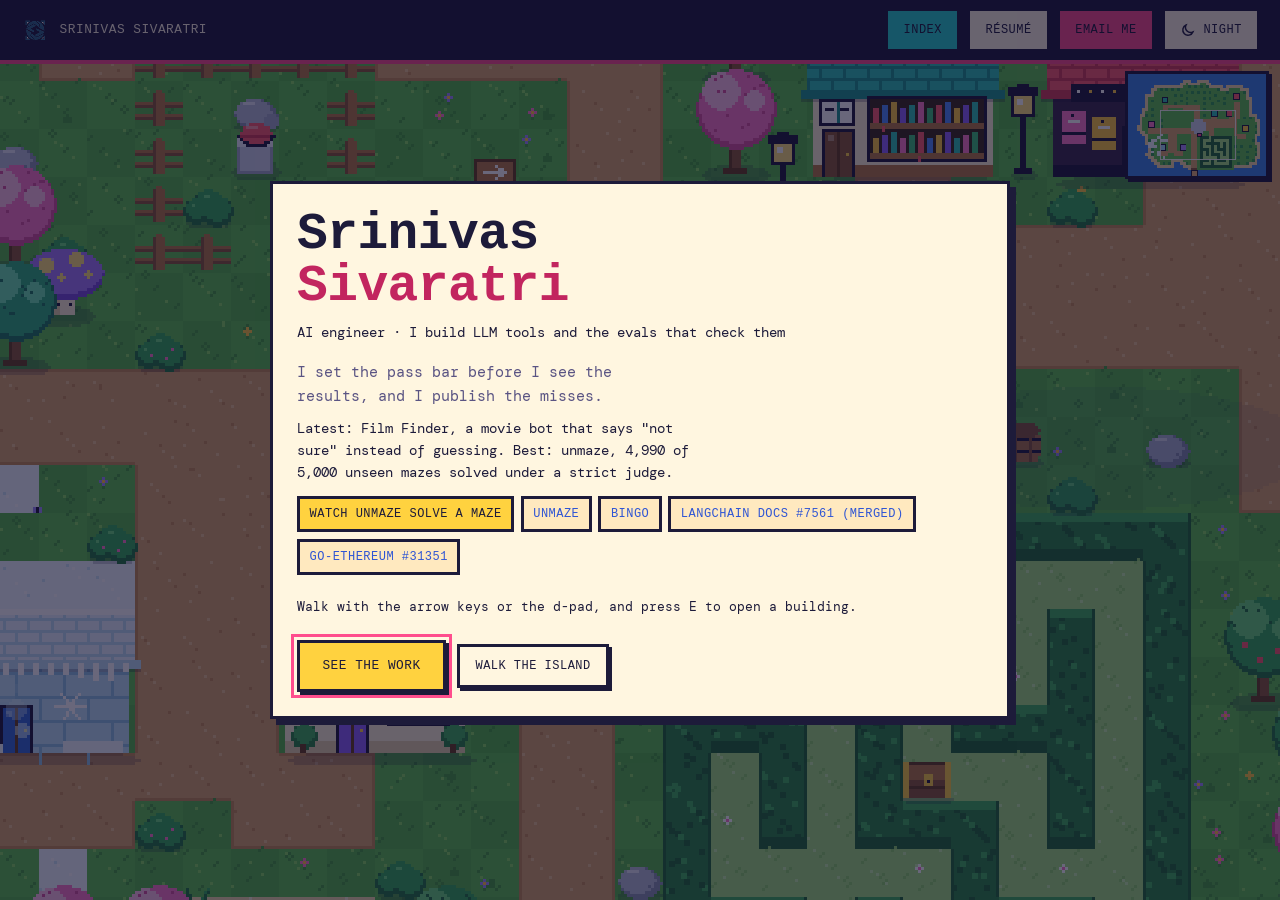
==== commit 742bd25f: "GS-T77: hiring-manager bar changes (work first, unmaze clip, Film Finder, open source, CTA)" ====
--- a/index.html
+++ b/index.html
@@ -5,23 +5,23 @@
     <meta charset="UTF-8" />
     <meta name="viewport" content="width=device-width, initial-scale=1.0, viewport-fit=cover" />
     <meta name="description"
-        content="Srinivas Sivaratri is a self-directed engineer who measures whether a model is actually right, and refuses to act when it is not." />
-    <meta name="theme-color" content="#ffb36b" media="(prefers-color-scheme: light)" />
+        content="Srinivas Sivaratri, AI engineer. I build LLM tools and the evals that check them. Python first, then TypeScript and Go." />
+    <meta name="theme-color" content="#bfe8ff" media="(prefers-color-scheme: light)" />
     <meta name="theme-color" content="#10153f" media="(prefers-color-scheme: dark)" />
     <link rel="canonical" href="https://srinivassivaratri.is-a.dev/" />
     <meta property="og:url" content="https://srinivassivaratri.is-a.dev/" />
     <meta property="og:type" content="website" />
-    <meta property="og:title" content="Srinivas Sivaratri | Software Engineer (AI systems)" />
-    <meta property="og:description" content="Systems that measure whether a model is actually right, and refuse to act when it is not." />
+    <meta property="og:title" content="Srinivas Sivaratri | AI engineer (LLM tools and evals)" />
+    <meta property="og:description" content="I build LLM tools and the evals that check them. Python first, then TypeScript and Go." />
     <meta property="og:image" content="https://srinivassivaratri.is-a.dev/assets/og-image.png" />
     <meta property="og:image:width" content="1200" />
     <meta property="og:image:height" content="630" />
     <meta property="og:image:alt" content="Srinivas Sivaratri: Practical systems. Evidence on screen." />
     <meta name="twitter:card" content="summary_large_image" />
-    <meta name="twitter:title" content="Srinivas Sivaratri | Software Engineer (AI systems)" />
-    <meta name="twitter:description" content="Systems that measure whether a model is actually right, and refuse to act when it is not." />
+    <meta name="twitter:title" content="Srinivas Sivaratri | AI engineer (LLM tools and evals)" />
+    <meta name="twitter:description" content="I build LLM tools and the evals that check them. Python first, then TypeScript and Go." />
     <meta name="twitter:image" content="https://srinivassivaratri.is-a.dev/assets/og-image.png" />
-    <title>Srinivas Sivaratri | Software Engineer (AI systems)</title>
+    <title>Srinivas Sivaratri | AI engineer (LLM tools and evals)</title>
     <script>
         /* Mark JS early so the game shows (and the plain codex hides) before first paint. Night follows the system until the visitor chooses. */
         (function () {
@@ -56,7 +56,7 @@
         <nav class="hud-actions" aria-label="Game menu">
             <button type="button" class="btn btn-cyan" id="btn-index" aria-haspopup="dialog">Index</button>
             <a class="btn btn-ghost btn-hud-resume" href="assets/srinivas-sivaratri-resume.pdf" target="_blank" rel="noopener noreferrer">Résumé</a>
-            <a class="btn btn-pink" href="mailto:srinivassivaratri1122@gmail.com">Say hi</a>
+            <a class="btn btn-pink" href="mailto:srinivassivaratri1122@gmail.com">Email me</a>
             <button type="button" class="btn btn-ghost btn-theme" id="btn-theme" aria-pressed="false" aria-label="Switch to night" title="Switch to night">
                 <svg class="icon-sun" viewBox="0 0 20 20" aria-hidden="true"><circle cx="10" cy="10" r="3.25" /><path d="M10 2.4v1.6M10 16v1.6M2.4 10H4M16 10h1.6M4.7 4.7l1.1 1.1M14.2 14.2l1.1 1.1M15.3 4.7l-1.1 1.1M5.8 14.2l-1.1 1.1" /></svg>
                 <svg class="icon-moon" viewBox="0 0 20 20" aria-hidden="true"><path d="M16.2 12.4A6.4 6.4 0 0 1 7.6 3.8 6.6 6.6 0 1 0 16.2 12.4Z" /></svg>
@@ -66,9 +66,9 @@
     </header>
 
     <main class="stage" id="stage">
-        <h1 class="sr-only">Srinivas Sivaratri, software engineer. Walk around with the arrow keys, open buildings with E, or use the Index button for a plain list of everything.</h1>
+        <h1 class="sr-only">Srinivas Sivaratri, AI engineer. Walk around with the arrow keys, open buildings with E, or use the Index button for a plain list of everything.</h1>
         <canvas id="world" tabindex="0" role="application"
-            aria-label="A tiny pixel sunset strip in a Hollywood-style town. Drive with the arrow keys or WASD. Press E, Space or Enter to open buildings, talk to things and dig. Press I for the index, a plain list of every place."></canvas>
+            aria-label="A tiny pixel island. Walk with the arrow keys or WASD. Press E, Space or Enter to open buildings, talk to things and dig. Press I for the index, a plain list of every place."></canvas>
 
         <canvas class="minimap" id="minimap" width="144" height="108" aria-hidden="true"></canvas>
 
@@ -95,92 +95,20 @@
     <div class="codex" id="codex">
         <section data-spot="intro" class="codex-intro">
             <nav class="codex-toc" aria-label="On this page">
-                <a href="#profile">Profile</a><a href="#experience">Experience</a><a href="#open-source">Open source</a><a href="#projects">Projects</a><a href="#favourites">Favourites</a><a href="#contact">Contact</a>
+                <a href="#projects">Projects</a><a href="#open-source">Open source</a><a href="#profile">Profile</a><a href="#experience">Experience</a><a href="#favourites">Favourites</a><a href="#contact">Contact</a>
             </nav>
             <h1>Srinivas <span>Sivaratri</span></h1>
-            <p class="role-line">Software engineer · Python, Go, TypeScript · AI systems &amp; developer tools</p>
-            <p class="codex-statement">I measure whether a model is actually right, and refuse to act when it is not.</p>
+            <p class="role-line">AI engineer · I build LLM tools and the evals that check them</p>
+            <p class="codex-statement">I set the pass bar before I see the results, and I publish the misses.</p>
+            <p class="proof-line">Latest: Film Finder, a movie bot that says "not sure" instead of guessing. Best: unmaze, 4,990 of 5,000 unseen mazes solved under a strict judge.</p>
             <ul class="project-chips" aria-label="Selected work">
+                <li><a class="chip-demo" href="https://sivaratrisrinivas.github.io/unmaze/" target="_blank" rel="noopener noreferrer">watch unmaze solve a maze</a></li>
                 <li><a href="https://github.com/sivaratrisrinivas/unmaze" target="_blank" rel="noopener noreferrer">unmaze</a></li>
                 <li><a href="https://github.com/sivaratrisrinivas/Bingo" target="_blank" rel="noopener noreferrer">Bingo</a></li>
-                <li><a href="https://github.com/better-auth/better-auth/pull/5998" target="_blank" rel="noopener noreferrer">better-auth #5998</a></li>
+                <li><a href="https://github.com/langchain-ai/docs/pull/7561" target="_blank" rel="noopener noreferrer">LangChain docs #7561 (merged)</a></li>
                 <li><a href="https://github.com/ethereum/go-ethereum/pull/31351" target="_blank" rel="noopener noreferrer">go-ethereum #31351</a></li>
             </ul>
-            <p class="codex-note"><noscript>This site is a small pixel game that needs JavaScript. Everything on it is below.</noscript></p>
-        </section>
-
-        <section id="profile" data-spot="profile">
-            <h2 class="codex-h">Profile</h2>
-            <div class="about-copy">
-                <p>Software engineer building practical AI systems and developer tools across Python, Go, and TypeScript.</p>
-                <p class="availability-line"><strong>Available</strong>: remote full-time or contract · UTC+5:30 (IST)</p>
-            </div>
-            <div class="education-block">
-                <h3>Education</h3>
-                <ul>
-                    <li><span>MS Computer Science</span> University of Alabama at Birmingham · 2023–25</li>
-                    <li><span>BS Computer Science</span> BV Raju Institute of Technology · 2017–21</li>
-                </ul>
-            </div>
-        </section>
-
-        <section id="experience" data-spot="experience">
-            <h2 class="codex-h">Experience</h2>
-            <article class="role-card">
-                <header class="role-card-head">
-                    <div class="role-identity">
-                        <h3>Independent engineering</h3>
-                        <p class="role-position">Software Engineer</p>
-                    </div>
-                    <p class="role-meta">May 2025–present <span>Remote</span></p>
-                </header>
-                <ul class="role-highlights">
-                    <li>Upstream contributions to better-auth and go-ethereum; see <a href="#open-source">Open source</a>.</li>
-                </ul>
-            </article>
-            <article class="role-card">
-                <header class="role-card-head">
-                    <div class="role-identity">
-                        <h3>Accenture</h3>
-                        <p class="role-position">Software Engineer</p>
-                    </div>
-                    <p class="role-meta">Jul 2021–Jul 2022 <span>Bangalore</span></p>
-                </header>
-                <ul class="role-highlights">
-                    <li>Developed a Python ETL script that automated data-processing workflows, saved 50 labor hours monthly, and reduced processing errors.</li>
-                    <li>Implemented a GitHub Actions CI/CD pipeline.</li>
-                </ul>
-            </article>
-        </section>
-
-        <section id="open-source" data-spot="better-auth">
-            <h2 class="codex-h">Open source</h2>
-            <article class="contribution-card">
-                <header class="contribution-card-head">
-                    <h3>better-auth: email enumeration at sign-in</h3>
-                    <p class="contribution-meta">2025 <span>Security</span></p>
-                </header>
-                <p>Signing in with an unregistered email and a compromised password returned <code>PASSWORD_COMPROMISED</code> instead of the generic error, revealing which emails were registered. Traced it to the Have I Been Pwned plugin throwing during the dummy-password hash, and proposed a request-scoped skip flag plus a regression test.</p>
-                <p class="contribution-status"><span>Status</span> Maintainers adopted the approach and shipped it in <a href="https://github.com/better-auth/better-auth/pull/5998" target="_blank" rel="noopener noreferrer">#5998</a>.</p>
-                <div class="project-actions">
-                    <a class="text-link" href="https://github.com/better-auth/better-auth/pull/5973" target="_blank" rel="noopener noreferrer">Proposal #5973 <svg class="icon-arrow" viewBox="0 0 20 20" aria-hidden="true"><path d="M3 17 17 3M8 3h9v9" /></svg></a>
-                    <a class="text-link" href="https://github.com/better-auth/better-auth/pull/5998" target="_blank" rel="noopener noreferrer">Shipped #5998 <svg class="icon-arrow" viewBox="0 0 20 20" aria-hidden="true"><path d="M3 17 17 3M8 3h9v9" /></svg></a>
-                </div>
-            </article>
-        </section>
-
-        <section data-spot="go-ethereum">
-            <article class="contribution-card">
-                <header class="contribution-card-head">
-                    <h3>go-ethereum: <code>geth db truncate-freezer</code></h3>
-                    <p class="contribution-meta">2025 <span>Systems</span></p>
-                </header>
-                <p>A subcommand for archive nodes that binary-searches the merge block, preserves headers and hashes, and drops pre-merge bodies. Reviewed across three rounds by core maintainers (<code>s1na</code>, <code>jwasinger</code>, <code>MariusVanDerWijden</code>); revised it to batch-process rather than hold roughly 15 GB in memory on mainnet, to move headers into a fresh freezer instead of assuming equal table lengths, and to look up merge blocks per network.</p>
-                <p class="contribution-status"><span>Status</span> The core team built its own version of the command.</p>
-                <div class="project-actions">
-                    <a class="text-link" href="https://github.com/ethereum/go-ethereum/pull/31351" target="_blank" rel="noopener noreferrer">PR #31351 <svg class="icon-arrow" viewBox="0 0 20 20" aria-hidden="true"><path d="M3 17 17 3M8 3h9v9" /></svg></a>
-                </div>
-            </article>
+            <p class="codex-note"><noscript>This site is a small island game that needs JavaScript. Everything on it is below.</noscript></p>
         </section>
 
         <section id="projects" data-spot="unmaze">
@@ -189,8 +117,15 @@
                 <header class="project-card-head">
                     <div class="project-heading">
                         <h3>unmaze</h3>
-                    </div>
-                </header>
+                        <p class="project-meta">Research project · 2026 · solo</p>
+                    </div>
+                </header>
+                <figure class="project-clip">
+                    <video autoplay muted loop playsinline preload="metadata" poster="assets/unmaze/unmaze-replay-poster.jpg" width="560" height="318" aria-label="The unmaze model starts from noise and sharpens into the one path through an 11x11 maze.">
+                        <source src="assets/unmaze/unmaze-replay.mp4" type="video/mp4" />
+                    </video>
+                    <figcaption>The unmaze model starts from noise and sharpens into the one path through an 11x11 maze.</figcaption>
+                </figure>
                 <dl class="project-beats">
                     <div>
                         <dt>What</dt>
@@ -206,19 +141,53 @@
                             <p>Python, PyTorch, and NumPy. Mazes come from Wilson’s algorithm and their solutions from BFS. A 2.7M-parameter U-Net with self-attention denoises the path mask, and a DDIM sampler runs 50 steps; training took about 50 minutes on 3 CPU threads. A strict judge counts an answer only if it is exactly one simple path with no gaps or stray pixels, and no repair step runs afterward. The page is plain HTML, CSS, and JavaScript.</p>
                             <ul class="project-evidence-list">
                                 <li>5,000 fresh 11×11 mazes the model never saw: 4,990 solved (99.8%)</li>
-                                <li>On depth-first-search mazes it never trained on: 66%</li>
+                                <li>On a maze style it never trained on it solved 66%. Retraining on mixed styles got 88%, below the 90% bar I set before training, so I kept the original model and wrote down why.</li>
                                 <li>All 10 failures were in the longest quarter of routes; on the 300 longest routes of 30,000 it solves 93%</li>
                             </ul>
                         </dd>
                     </div>
                 </dl>
                 <div class="project-actions">
+                    <a class="text-link" href="https://sivaratrisrinivas.github.io/unmaze/" target="_blank" rel="noopener noreferrer">Watch it solve 30 mazes <svg class="icon-arrow" viewBox="0 0 20 20" aria-hidden="true"><path d="M3 17 17 3M8 3h9v9" /></svg></a>
                     <a class="text-link" href="https://github.com/sivaratrisrinivas/unmaze" target="_blank" rel="noopener noreferrer">Repo <svg class="icon-arrow" viewBox="0 0 20 20" aria-hidden="true"><path d="M3 17 17 3M8 3h9v9" /></svg></a>
                 </div>
             </article>
         </section>
 
         <section data-spot="bingo">
+            <article class="project-card">
+                <header class="project-card-head">
+                    <div class="project-heading">
+                        <h3>Film Finder</h3>
+                        <p class="project-meta">Nov 2026 · Cerebras x Kimi hackathon · live Telegram bot</p>
+                    </div>
+                </header>
+                <dl class="project-beats">
+                    <div>
+                        <dt>What</dt>
+                        <dd>A Telegram bot for "what's that movie" questions. You describe a film you half remember, and it gives the title, asks one question, or says it's not sure.</dd>
+                    </div>
+                    <div>
+                        <dt>Why</dt>
+                        <dd>A wrong answer is worse than no answer. I wanted a bot that only answers when its guess survives a check against your clues.</dd>
+                    </div>
+                    <div>
+                        <dt>How</dt>
+                        <dd>
+                            <p>Python, Kimi K3.1 Pro on Cerebras, an MCP tool inside the OpenClaw harness, TMDB and Wikipedia search. Kimi pulls clues out of your message, the search returns real candidates, and a second Kimi call checks up to 10 of them against your clues. It can only pick a film the search returned, so it can't invent one.</p>
+                            <ul class="project-evidence-list">
+                                <li>On 100 older solved r/tipofmytongue posts: right first answer 41% (about 40 of 97 scored), confidently wrong 14%, the rest asked a question or said not sure.</li>
+                                <li>On 13 posts written after the model's training data: 1 right. The old-post score is likely helped by memory, so I report both.</li>
+                                <li>Same model and prompt, median of 5 runs: 293 tokens/s on Cerebras vs 192 and 44 on two GPU hosts. On this short task one GPU host still finished first, because Kimi wrote more reasoning tokens on Cerebras.</li>
+                            </ul>
+                        </dd>
+                    </div>
+                </dl>
+                <div class="project-actions">
+                    <a class="text-link" href="https://t.me/kimi_filmfinder_bot" target="_blank" rel="noopener noreferrer">Try the bot <svg class="icon-arrow" viewBox="0 0 20 20" aria-hidden="true"><path d="M3 17 17 3M8 3h9v9" /></svg></a>
+                    <a class="text-link" href="https://github.com/sivaratrisrinivas/film-finder" target="_blank" rel="noopener noreferrer">Repo <svg class="icon-arrow" viewBox="0 0 20 20" aria-hidden="true"><path d="M3 17 17 3M8 3h9v9" /></svg></a>
+                </div>
+            </article>
             <article class="project-card">
                 <header class="project-card-head">
                     <div class="project-heading">
@@ -252,6 +221,92 @@
             </article>
         </section>
 
+        <section id="open-source" data-spot="better-auth">
+            <h2 class="codex-h">Open source</h2>
+            <article class="contribution-card">
+                <header class="contribution-card-head">
+                    <h3>Recent upstream work</h3>
+                    <p class="contribution-meta">Nov 2026 <span>LLM tools · Postgres</span></p>
+                </header>
+                <ul class="project-evidence-list">
+                    <li>LangChain docs · merged <a href="https://github.com/langchain-ai/docs/pull/7561" target="_blank" rel="noopener noreferrer">#7561</a>: added a note that stripe-agent-toolkit is deprecated.</li>
+                    <li>langchain-aws · reported <a href="https://github.com/langchain-ai/langchain-aws/issues/1475" target="_blank" rel="noopener noreferrer">#1475</a>: ChatBedrock sent MCP image and file tool results to Anthropic as raw LangChain blocks. A maintainer fixed it in <a href="https://github.com/langchain-ai/langchain-aws/pull/1517" target="_blank" rel="noopener noreferrer">#1517</a> (merged Nov 2026).</li>
+                    <li>Turso · fuzzed its Postgres mode against real Postgres with 26,000 queries and filed 3 new bugs (<a href="https://github.com/tursodatabase/turso/issues/10700" target="_blank" rel="noopener noreferrer">#10700</a>, <a href="https://github.com/tursodatabase/turso/issues/10702" target="_blank" rel="noopener noreferrer">#10702</a>, <a href="https://github.com/tursodatabase/turso/issues/10704" target="_blank" rel="noopener noreferrer">#10704</a>).</li>
+                </ul>
+            </article>
+            <article class="contribution-card">
+                <header class="contribution-card-head">
+                    <h3>better-auth: email enumeration at sign-in</h3>
+                    <p class="contribution-meta">2025 <span>Security</span></p>
+                </header>
+                <p>Signing in with an unregistered email and a compromised password returned <code>PASSWORD_COMPROMISED</code> instead of the generic error, revealing which emails were registered. Traced it to the Have I Been Pwned plugin throwing during the dummy-password hash, and proposed a request-scoped skip flag plus a regression test.</p>
+                <p class="contribution-status"><span>Status</span> I reported the leak with a fix and a regression test in <a href="https://github.com/better-auth/better-auth/pull/5973" target="_blank" rel="noopener noreferrer">#5973</a>. A maintainer closed it in favour of their own fix, <a href="https://github.com/better-auth/better-auth/pull/5998" target="_blank" rel="noopener noreferrer">#5998</a>, which runs the check only on sign-up and password routes.</p>
+                <div class="project-actions">
+                    <a class="text-link" href="https://github.com/better-auth/better-auth/pull/5973" target="_blank" rel="noopener noreferrer">My PR #5973 <svg class="icon-arrow" viewBox="0 0 20 20" aria-hidden="true"><path d="M3 17 17 3M8 3h9v9" /></svg></a>
+                    <a class="text-link" href="https://github.com/better-auth/better-auth/pull/5998" target="_blank" rel="noopener noreferrer">Maintainer's fix #5998 <svg class="icon-arrow" viewBox="0 0 20 20" aria-hidden="true"><path d="M3 17 17 3M8 3h9v9" /></svg></a>
+                </div>
+            </article>
+        </section>
+
+        <section data-spot="go-ethereum">
+            <article class="contribution-card">
+                <header class="contribution-card-head">
+                    <h3>go-ethereum: <code>geth db truncate-freezer</code></h3>
+                    <p class="contribution-meta">2025 <span>Systems</span></p>
+                </header>
+                <p>A subcommand for archive nodes that binary-searches the merge block, preserves headers and hashes, and drops pre-merge bodies. Reviewed across three rounds by core maintainers (<code>s1na</code>, <code>jwasinger</code>, <code>MariusVanDerWijden</code>); revised it to batch-process rather than hold roughly 15 GB in memory on mainnet, to move headers into a fresh freezer instead of assuming equal table lengths, and to look up merge blocks per network.</p>
+                <p class="contribution-status"><span>Status</span> The core team built its own version of the command.</p>
+                <div class="project-actions">
+                    <a class="text-link" href="https://github.com/ethereum/go-ethereum/pull/31351" target="_blank" rel="noopener noreferrer">PR #31351 <svg class="icon-arrow" viewBox="0 0 20 20" aria-hidden="true"><path d="M3 17 17 3M8 3h9v9" /></svg></a>
+                </div>
+            </article>
+        </section>
+
+        <section id="profile" data-spot="profile">
+            <h2 class="codex-h">Profile</h2>
+            <div class="about-copy">
+                <p>AI engineer with an MS in Computer Science (University of Alabama at Birmingham, 2025) and a year at Accenture writing Python ETL and GitHub Actions CI. I build LLM tools, then write the eval that decides whether they work. Mostly Python, then TypeScript (Next.js, Postgres, Vercel) and some Go.</p>
+                <p class="availability-line"><strong>Looking for</strong>: AI engineer roles at early-stage teams, full-time or contract. Remote from India with US-hours overlap, or relocating to SF with visa sponsorship.</p>
+                <p class="cta-row"><a class="btn btn-pink" href="mailto:srinivassivaratri1122@gmail.com">Email me</a></p>
+            </div>
+            <div class="education-block">
+                <h3>Education</h3>
+                <ul>
+                    <li><span>MS Computer Science</span> University of Alabama at Birmingham · 2023–25</li>
+                    <li><span>BS Computer Science</span> BV Raju Institute of Technology · 2017–21</li>
+                </ul>
+            </div>
+        </section>
+
+        <section id="experience" data-spot="experience">
+            <h2 class="codex-h">Experience</h2>
+            <article class="role-card">
+                <header class="role-card-head">
+                    <div class="role-identity">
+                        <h3>Independent engineering</h3>
+                        <p class="role-position">Software Engineer</p>
+                    </div>
+                    <p class="role-meta">May 2025–present <span>Remote</span></p>
+                </header>
+                <ul class="role-highlights">
+                    <li>Upstream contributions to LangChain, langchain-aws, Turso, better-auth and go-ethereum; see <a href="#open-source">Open source</a>.</li>
+                </ul>
+            </article>
+            <article class="role-card">
+                <header class="role-card-head">
+                    <div class="role-identity">
+                        <h3>Accenture</h3>
+                        <p class="role-position">Software Engineer</p>
+                    </div>
+                    <p class="role-meta">Jul 2021–Jul 2022 <span>Bangalore</span></p>
+                </header>
+                <ul class="role-highlights">
+                    <li>Developed a Python ETL script that automated data-processing workflows, saved 50 labor hours monthly, and reduced processing errors.</li>
+                    <li>Implemented a GitHub Actions CI/CD pipeline.</li>
+                </ul>
+            </article>
+        </section>
+
         <section id="favourites" data-spot="reading">
             <h2 class="codex-h">Favourites, 2026: the Reading Room</h2>
             <div data-fav-host="reading"><p>Books: Crime and Punishment (Fyodor Dostoevsky), Outsmart Everyone (Andrew Bustamante), Creative Confidence (Tom Kelley &amp; David Kelley).</p></div>
@@ -264,6 +319,7 @@
 
         <section id="contact" data-spot="dock">
             <h2 class="codex-h">Contact</h2>
+            <p class="contact-lead"><a href="mailto:srinivassivaratri1122@gmail.com">Email me</a>, I reply within a day.</p>
             <div class="contact-links" aria-label="Contact links">
                 <a href="mailto:srinivassivaratri1122@gmail.com">Email</a>
                 <a href="https://github.com/sivaratrisrinivas" target="_blank" rel="noopener noreferrer">GitHub</a>
@@ -282,8 +338,8 @@
             <div id="intro-summary"></div>
             <ol class="intro-steps" id="intro-steps"></ol>
             <div class="dlg-actions">
-                <button type="button" class="btn btn-lemon btn-big" id="btn-start">Start exploring</button>
-                <button type="button" class="btn btn-ghost" id="btn-intro-index">Browse the index</button>
+                <button type="button" class="btn btn-lemon btn-big" id="btn-intro-index">See the work</button>
+                <button type="button" class="btn btn-ghost" id="btn-start">Walk the island</button>
             </div>
         </div>
     </dialog>
@@ -316,7 +372,7 @@
     <dialog class="dlg dlg-index" id="dlg-index" aria-labelledby="index-title">
         <header class="dlg-head dlg-head-plain">
             <div>
-                <p class="pixel-kicker">The whole strip, as a list</p>
+                <p class="pixel-kicker">Everything on the island, as a list. Tap a card to read it.</p>
                 <h2 id="index-title" class="dlg-title">Index</h2>
             </div>
             <button type="button" class="btn btn-ghost" id="index-close">Close</button>
@@ -335,7 +391,6 @@
     <script src="js/lore.js"></script>
     <script src="js/world.js"></script>
     <script src="js/art.js"></script>
-    <script src="js/hollywood.js"></script>
     <script src="js/favourites.js"></script>
     <script src="js/favourites-view.js"></script>
     <script src="js/game.js"></script>
--- a/css/style.css
+++ b/css/style.css
@@ -1,12 +1,12 @@
 /*
  * Island UI. The world itself is drawn on a canvas (js/art.js); this file styles the frame around
  * it: the top bar, prompts, touch controls, dialogs, and the plain codex people see without JavaScript.
- * Day is a golden-hour sunset-strip palette; night (the theme toggle) is a neon-lit deep indigo.
+ * Day is a sunny cream-and-candy palette; night (the theme toggle) is deep indigo.
  */
 :root {
     --ink: #1d1b3a;
-    --panel: #fff3e4;
-    --panel-2: #ffd9b8;
+    --panel: #fff6e0;
+    --panel-2: #ffe9bf;
     --text: #1d1b3a;
     --muted: #5a5483;
     --border: #1d1b3a;
@@ -18,8 +18,8 @@
     --lime: #5ec24c;
     --violet: #8e63ff;
     --coral: #ff5d6c;
-    --bar: #3a1f4f;
-    --bar-text: #fff3e4;
+    --bar: #1d1b3a;
+    --bar-text: #fff6e0;
     --font-pixel: "Silkscreen", "Courier New", monospace;
     --font-body: "DM Mono", ui-monospace, "SFMono-Regular", Menlo, monospace;
     --hud-h: 60px;
@@ -40,7 +40,7 @@
 * { margin: 0; padding: 0; }
 
 html {
-    background: linear-gradient(#ff7a59, #ffb36b 55%, #ffd99a) fixed #ffb36b;
+    background: #bfe8ff;
     color-scheme: light;
 }
 
@@ -568,7 +568,7 @@
 
 /* ---- the plain codex, for no-JavaScript visitors ---- */
 
-html:not(.js) body { background: #fff3e4; }
+html:not(.js) body { background: #bfe8ff; }
 .codex { max-width: 760px; margin: 0 auto; padding: 2rem 1rem 3rem; }
 .codex > section { margin-bottom: 1.5rem; padding: 1.25rem; border: 3px solid var(--border); box-shadow: 6px 6px 0 var(--border); background: var(--panel); }
 .codex-intro h1 { font-family: var(--font-pixel); font-size: clamp(2rem, 9vw, 3.4rem); line-height: 1; }
@@ -658,10 +658,8 @@
 }
 @media (max-width: 480px) {
     .hud { flex-wrap: nowrap; gap: 0.4rem; }
-    .brand img { display: none; }
-    .brand-name { display: inline; font-size: 0.75rem; white-space: nowrap; }
+    .brand-name { display: none; }
     .brand { margin-right: auto; gap: 0; }
-    .btn-hud-resume { display: none; }
     .hud-actions { width: auto; flex-wrap: nowrap; gap: 0.35rem; }
     .hud-actions .btn { flex: 0 0 auto; padding: 0 0.5rem; }
 }
@@ -670,20 +668,17 @@
 .about-copy + .education-block { margin-top: 1.2rem; }
 .role-card + .role-card { margin-top: 1.6rem; padding-top: 1.2rem; border-top: 3px dashed color-mix(in srgb, var(--border) 35%, transparent); }
 
-/* ---------- Hollywood strip flavour ---------- */
-.intro-backdrop { display: block; width: 100%; height: auto; image-rendering: pixelated; border-bottom: 3px solid var(--border); }
-.strip-flavour { display: grid; gap: 0.6rem; }
-.trades {
-    border: 3px solid var(--border);
-    background: #fff8ec;
-    color: #1d1b3a;
-    padding: 0.55rem 0.7rem;
-    font-family: var(--font-pixel);
-    font-size: 0.8rem;
-    line-height: 1.45;
-    box-shadow: 4px 4px 0 var(--border);
-}
-.trades span { display: block; margin-bottom: 0.2rem; color: #c2255f; font-size: 0.7rem; letter-spacing: 0.08em; text-transform: uppercase; border-bottom: 2px solid #1d1b3a; }
-.crew-lines { list-style: none; display: grid; gap: 0.35rem; font-size: 0.85rem; }
-.crew-lines li { padding-left: 0.7rem; border-left: 4px solid var(--crew, var(--pink)); }
-.crew-lines b { display: block; font-family: var(--font-pixel); font-size: 0.72rem; color: var(--label); }
+/* ---- GS-T77: work first ---- */
+.proof-line { max-width: 52ch; margin-top: 0.8rem; font-size: 0.85rem; line-height: 1.6; color: var(--text); }
+.intro-tagline + .proof-line { margin-top: 0.6rem; }
+.project-chips a.chip-demo { background: var(--lemon); color: var(--ink); }
+.project-meta { margin: 0.2rem 0 0; color: var(--muted); font-size: 0.8rem; }
+.project-clip { margin: 0 0 1rem; }
+.project-clip video { display: block; width: 100%; height: auto; aspect-ratio: 560 / 318; border: 3px solid var(--border); background: #10153f; }
+.project-clip figcaption { margin-top: 0.35rem; color: var(--muted); font-size: 0.75rem; line-height: 1.5; }
+.project-card + .project-card { margin-top: 1.6rem; padding-top: 1.2rem; border-top: 3px dashed color-mix(in srgb, var(--border) 35%, transparent); }
+.contribution-card + .contribution-card { margin-top: 1.6rem; }
+.cta-row { margin-top: 0.8rem; }
+.contact-lead { margin-bottom: 0.8rem; font-size: 0.95rem; }
+.intro-steps li:only-child { grid-template-columns: 1fr; }
+.intro-steps li:only-child::before { display: none; }
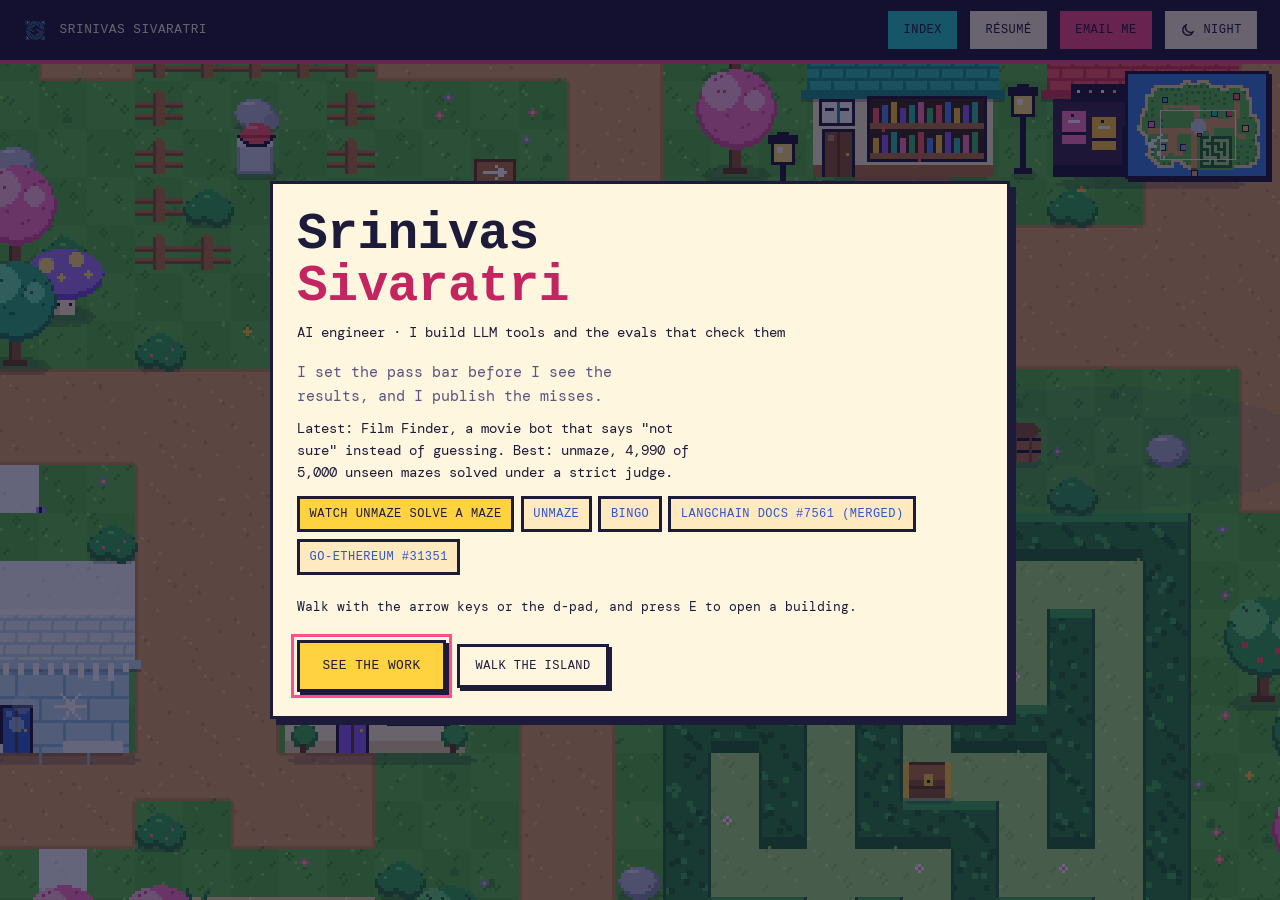
==== commit 1444d9e2: "GS-T77: Film Finder wording makes no claim the bot is running" ====
--- a/index.html
+++ b/index.html
@@ -159,7 +159,7 @@
                 <header class="project-card-head">
                     <div class="project-heading">
                         <h3>Film Finder</h3>
-                        <p class="project-meta">Nov 2026 · Cerebras x Kimi hackathon · live Telegram bot</p>
+                        <p class="project-meta">Nov 2026 · Cerebras x Kimi hackathon · Telegram bot</p>
                     </div>
                 </header>
                 <dl class="project-beats">
@@ -184,7 +184,7 @@
                     </div>
                 </dl>
                 <div class="project-actions">
-                    <a class="text-link" href="https://t.me/kimi_filmfinder_bot" target="_blank" rel="noopener noreferrer">Try the bot <svg class="icon-arrow" viewBox="0 0 20 20" aria-hidden="true"><path d="M3 17 17 3M8 3h9v9" /></svg></a>
+                    <a class="text-link" href="https://t.me/kimi_filmfinder_bot" target="_blank" rel="noopener noreferrer">Telegram bot <svg class="icon-arrow" viewBox="0 0 20 20" aria-hidden="true"><path d="M3 17 17 3M8 3h9v9" /></svg></a>
                     <a class="text-link" href="https://github.com/sivaratrisrinivas/film-finder" target="_blank" rel="noopener noreferrer">Repo <svg class="icon-arrow" viewBox="0 0 20 20" aria-hidden="true"><path d="M3 17 17 3M8 3h9v9" /></svg></a>
                 </div>
             </article>
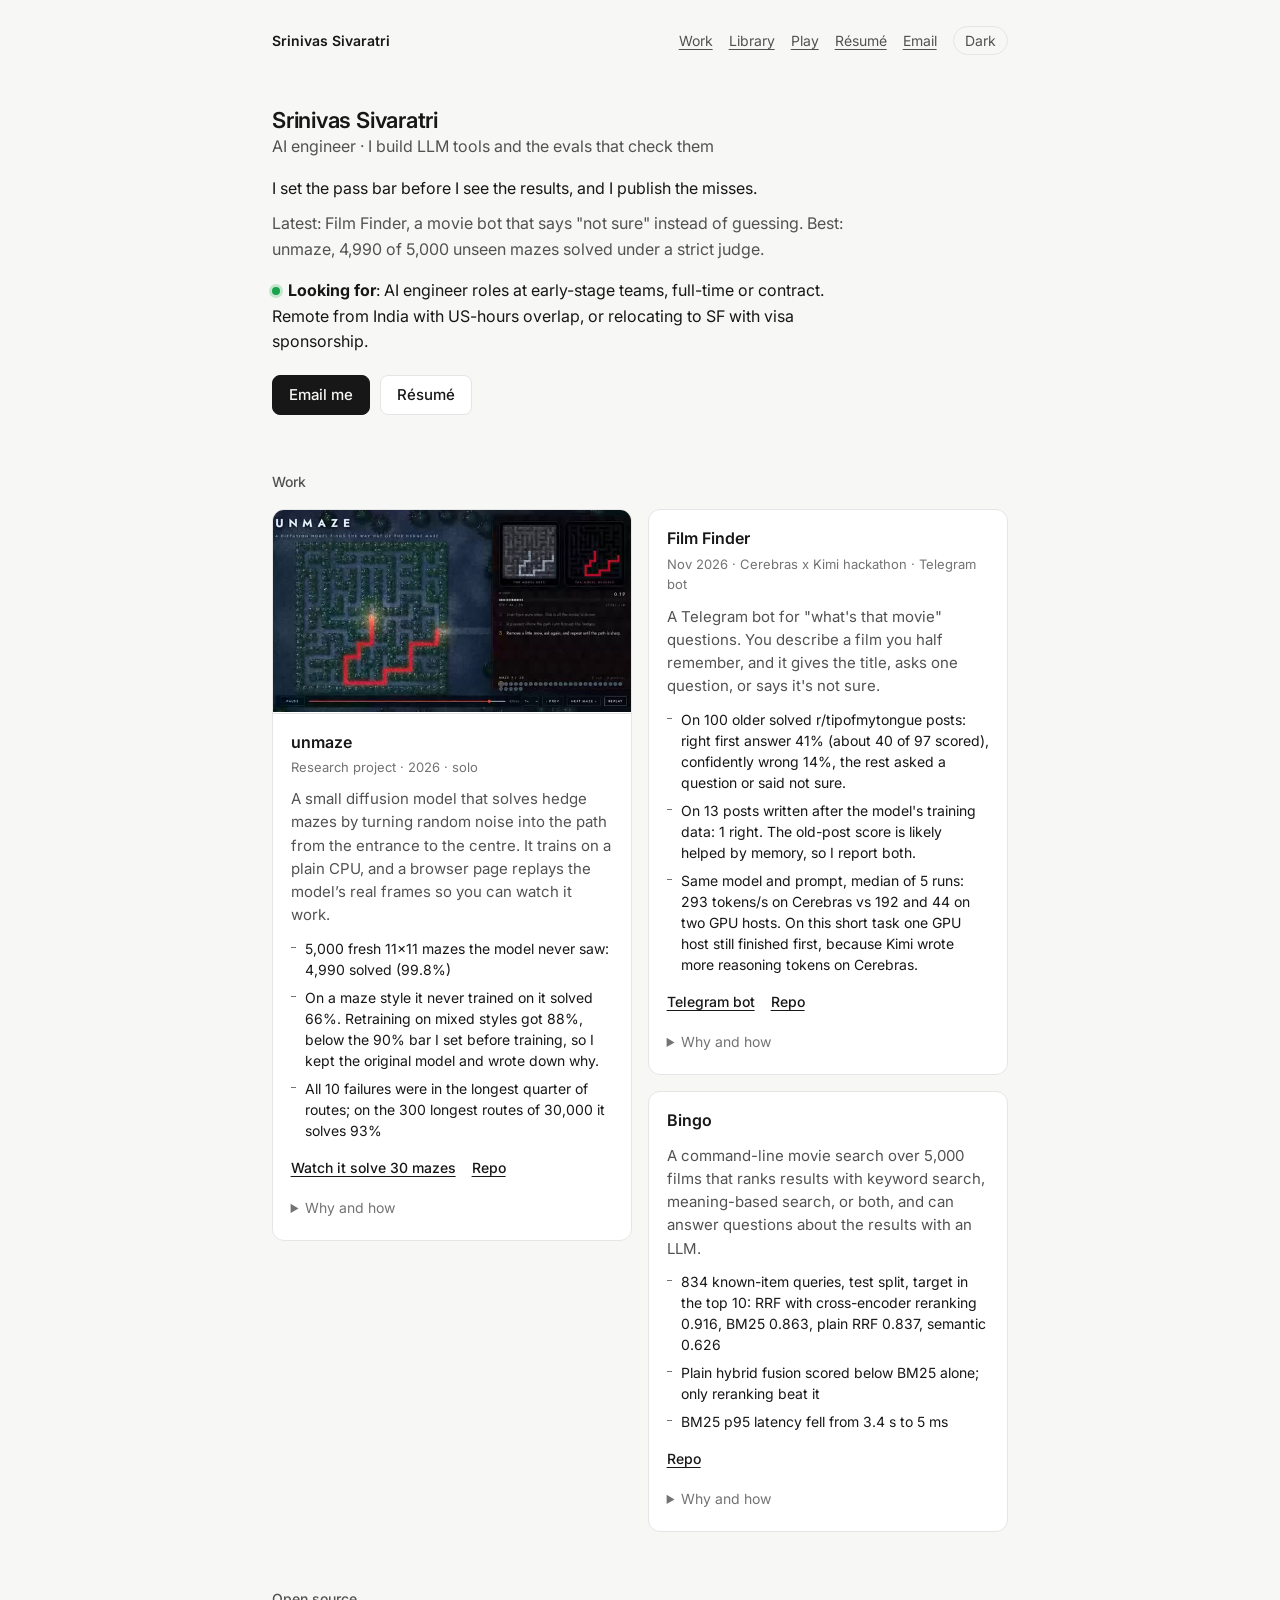
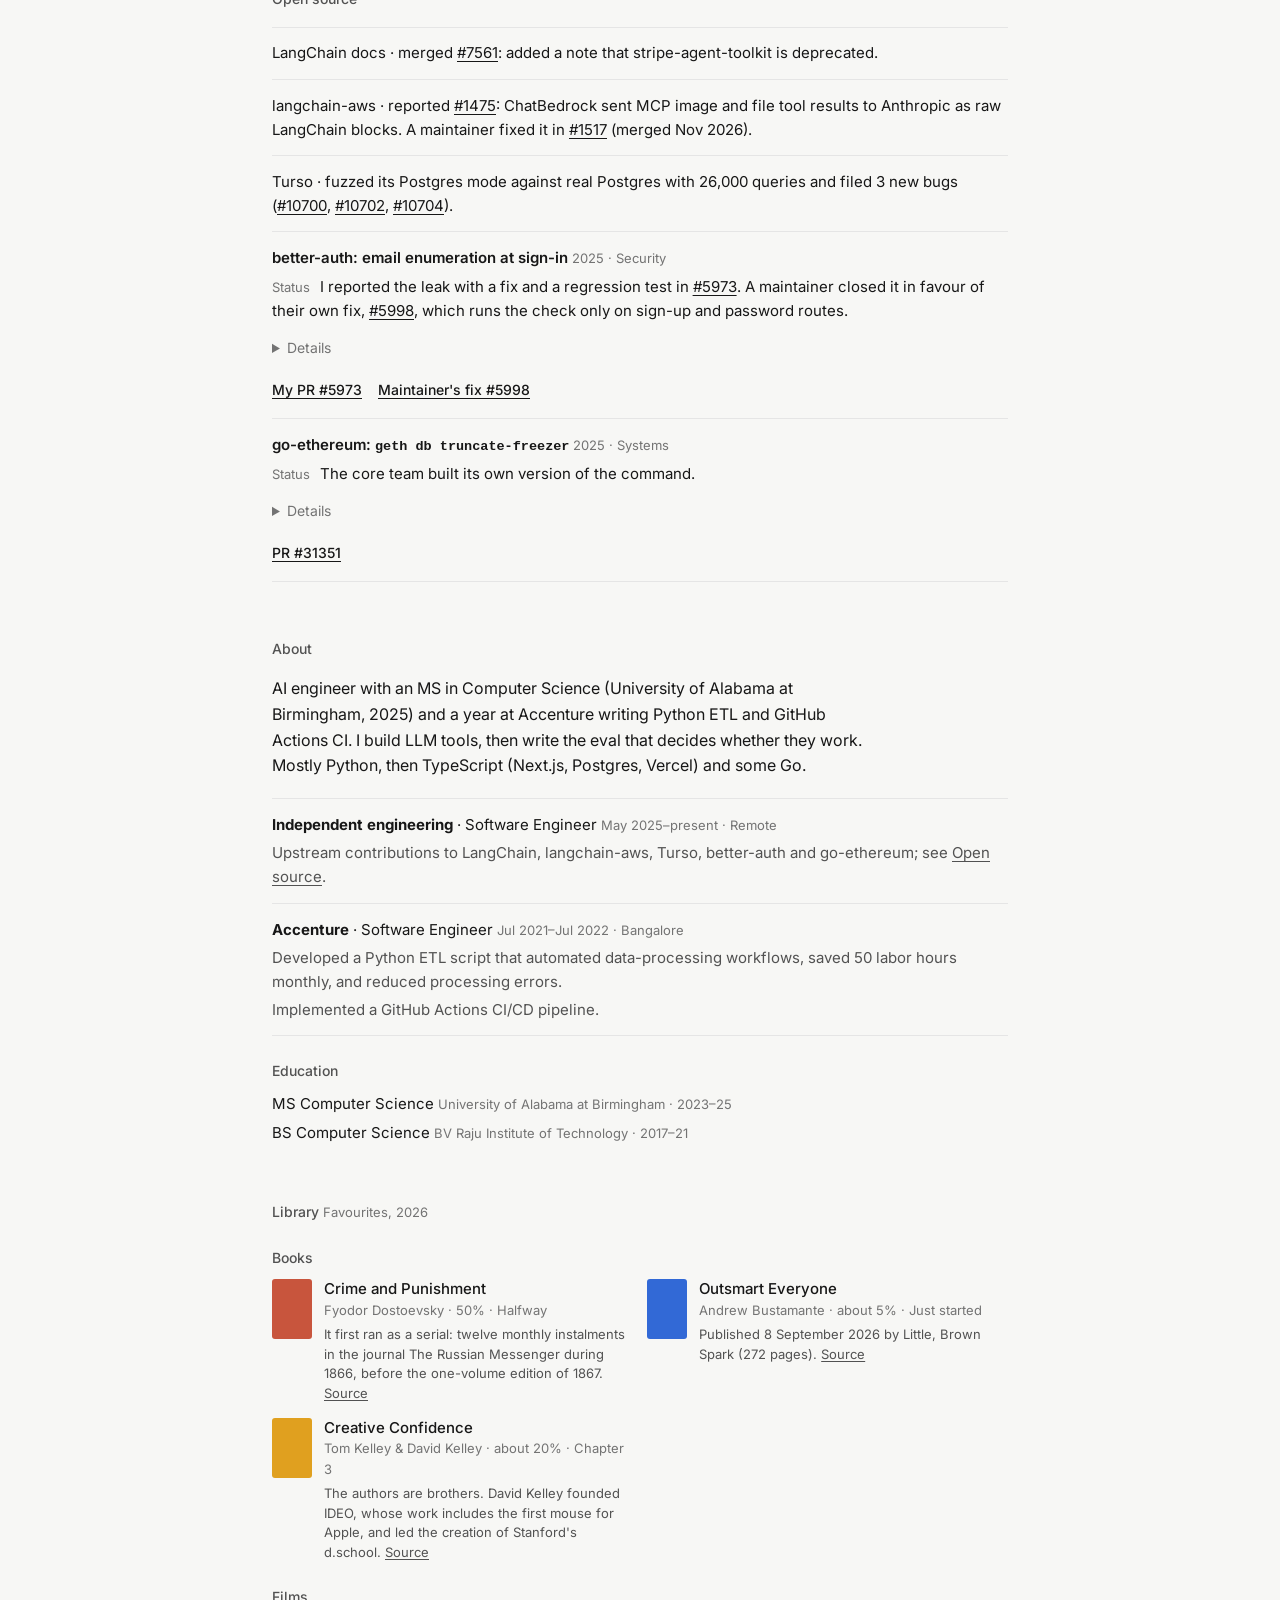
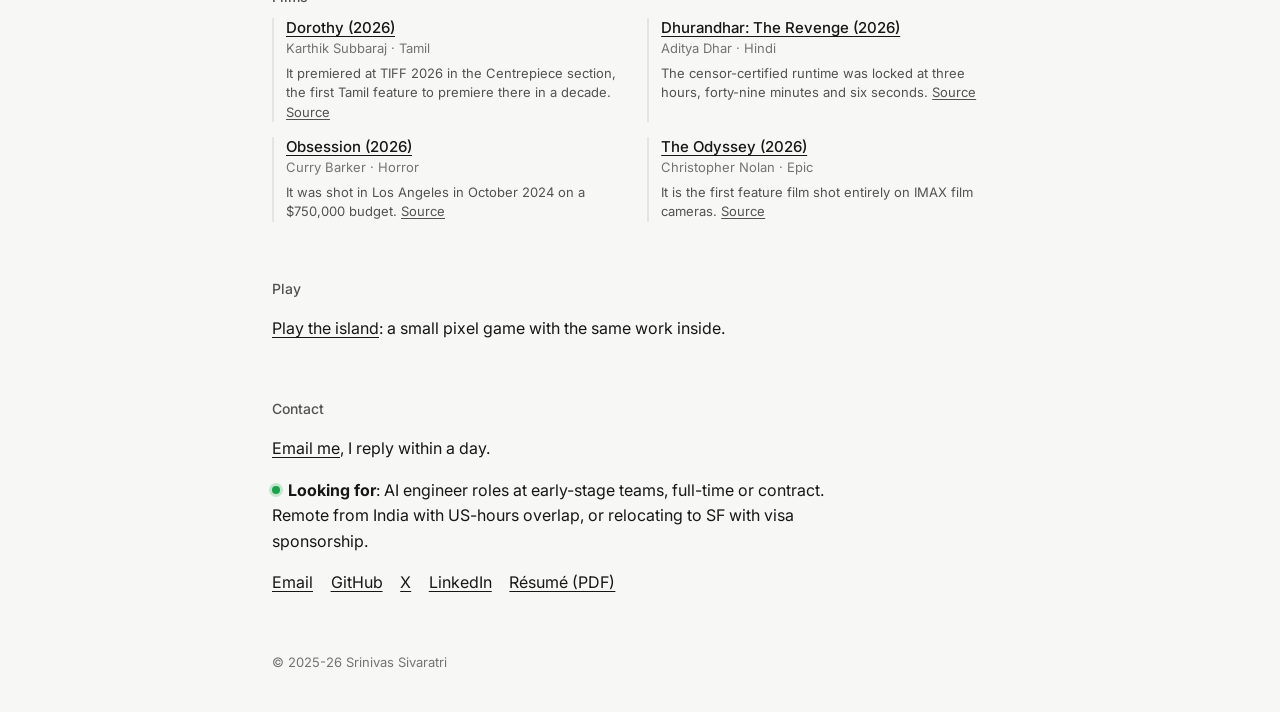
==== commit 80fe8646: "GS-T77 redesign: quiet Inter home with work first, island moved to /play" ====
--- a/index.html
+++ b/index.html
@@ -4,396 +4,218 @@
 <head>
     <meta charset="UTF-8" />
     <meta name="viewport" content="width=device-width, initial-scale=1.0, viewport-fit=cover" />
-    <meta name="description"
-        content="Srinivas Sivaratri, AI engineer. I build LLM tools and the evals that check them. Python first, then TypeScript and Go." />
-    <meta name="theme-color" content="#bfe8ff" media="(prefers-color-scheme: light)" />
-    <meta name="theme-color" content="#10153f" media="(prefers-color-scheme: dark)" />
+    <meta content="Srinivas Sivaratri, AI engineer. I build LLM tools and the evals that check them. Python first, then TypeScript and Go." name="description"/>
+    <meta content="https://srinivassivaratri.is-a.dev/" property="og:url"/>
+    <meta content="website" property="og:type"/>
+    <meta content="Srinivas Sivaratri | AI engineer (LLM tools and evals)" property="og:title"/>
+    <meta content="I build LLM tools and the evals that check them. Python first, then TypeScript and Go." property="og:description"/>
+    <meta content="https://srinivassivaratri.is-a.dev/assets/og-image.png" property="og:image"/>
+    <meta content="1200" property="og:image:width"/>
+    <meta content="630" property="og:image:height"/>
+    <meta content="Srinivas Sivaratri: Practical systems. Evidence on screen." property="og:image:alt"/>
+    <meta content="summary_large_image" name="twitter:card"/>
+    <meta content="Srinivas Sivaratri | AI engineer (LLM tools and evals)" name="twitter:title"/>
+    <meta content="I build LLM tools and the evals that check them. Python first, then TypeScript and Go." name="twitter:description"/>
+    <meta content="https://srinivassivaratri.is-a.dev/assets/og-image.png" name="twitter:image"/>
     <link rel="canonical" href="https://srinivassivaratri.is-a.dev/" />
-    <meta property="og:url" content="https://srinivassivaratri.is-a.dev/" />
-    <meta property="og:type" content="website" />
-    <meta property="og:title" content="Srinivas Sivaratri | AI engineer (LLM tools and evals)" />
-    <meta property="og:description" content="I build LLM tools and the evals that check them. Python first, then TypeScript and Go." />
-    <meta property="og:image" content="https://srinivassivaratri.is-a.dev/assets/og-image.png" />
-    <meta property="og:image:width" content="1200" />
-    <meta property="og:image:height" content="630" />
-    <meta property="og:image:alt" content="Srinivas Sivaratri: Practical systems. Evidence on screen." />
-    <meta name="twitter:card" content="summary_large_image" />
-    <meta name="twitter:title" content="Srinivas Sivaratri | AI engineer (LLM tools and evals)" />
-    <meta name="twitter:description" content="I build LLM tools and the evals that check them. Python first, then TypeScript and Go." />
-    <meta name="twitter:image" content="https://srinivassivaratri.is-a.dev/assets/og-image.png" />
+    <meta name="theme-color" content="#f7f7f5" media="(prefers-color-scheme: light)" />
+    <meta name="theme-color" content="#09090b" media="(prefers-color-scheme: dark)" />
     <title>Srinivas Sivaratri | AI engineer (LLM tools and evals)</title>
     <script>
-        /* Mark JS early so the game shows (and the plain codex hides) before first paint. Night follows the system until the visitor chooses. */
+        /* Theme before first paint: the visitor's saved choice, else the system setting. Shared with /play. */
         (function () {
-            var root = document.documentElement;
-            root.className += " js";
-            var stored = null;
+            var root = document.documentElement, stored = null;
             try { stored = localStorage.getItem("theme"); } catch (e) {}
-            var theme = (stored === "dark" || stored === "light")
-                ? stored
+            var theme = (stored === "dark" || stored === "light") ? stored
                 : (window.matchMedia && window.matchMedia("(prefers-color-scheme: dark)").matches ? "dark" : "light");
             root.setAttribute("data-theme", theme);
-            root.style.colorScheme = theme;
         })();
     </script>
-
     <link rel="icon" type="image/png" sizes="32x32" href="assets/favicon-32.png" />
     <link rel="apple-touch-icon" sizes="180x180" href="assets/apple-touch-icon.png" />
-
     <link rel="preconnect" href="https://fonts.googleapis.com">
     <link rel="preconnect" href="https://fonts.gstatic.com" crossorigin>
-    <link href="https://fonts.googleapis.com/css2?family=DM+Mono:wght@400;500&family=Silkscreen:wght@400;700&display=swap"
-        rel="stylesheet">
-    <link rel="stylesheet" href="css/style.css" />
+    <link href="https://fonts.googleapis.com/css2?family=Inter:wght@400..600&display=swap" rel="stylesheet">
+    <link rel="stylesheet" href="css/home.css" />
 </head>
 
 <body>
-    <header class="hud" id="hud">
-        <a class="brand" href="./" aria-label="Srinivas Sivaratri, start over">
-            <img src="assets/logo-60.png" alt="" width="30" height="30" />
-            <span class="brand-name">Srinivas Sivaratri</span>
-        </a>
-        <nav class="hud-actions" aria-label="Game menu">
-            <button type="button" class="btn btn-cyan" id="btn-index" aria-haspopup="dialog">Index</button>
-            <a class="btn btn-ghost btn-hud-resume" href="assets/srinivas-sivaratri-resume.pdf" target="_blank" rel="noopener noreferrer">Résumé</a>
-            <a class="btn btn-pink" href="mailto:srinivassivaratri1122@gmail.com">Email me</a>
-            <button type="button" class="btn btn-ghost btn-theme" id="btn-theme" aria-pressed="false" aria-label="Switch to night" title="Switch to night">
-                <svg class="icon-sun" viewBox="0 0 20 20" aria-hidden="true"><circle cx="10" cy="10" r="3.25" /><path d="M10 2.4v1.6M10 16v1.6M2.4 10H4M16 10h1.6M4.7 4.7l1.1 1.1M14.2 14.2l1.1 1.1M15.3 4.7l-1.1 1.1M5.8 14.2l-1.1 1.1" /></svg>
-                <svg class="icon-moon" viewBox="0 0 20 20" aria-hidden="true"><path d="M16.2 12.4A6.4 6.4 0 0 1 7.6 3.8 6.6 6.6 0 1 0 16.2 12.4Z" /></svg>
-                <span class="btn-theme-text">Night</span>
-            </button>
+    <a class="skip" href="#main">Skip to the work</a>
+    <header class="top">
+        <a class="wordmark" href="./">Srinivas Sivaratri</a>
+        <nav class="top-nav" aria-label="Site">
+            <a href="#work">Work</a>
+            <a href="#library">Library</a>
+            <a href="play/">Play</a>
+            <a href="assets/srinivas-sivaratri-resume.pdf" target="_blank" rel="noopener noreferrer">Résumé</a>
+            <a href="mailto:srinivassivaratri1122@gmail.com">Email</a>
+            <button type="button" class="theme-toggle" id="theme-toggle" aria-pressed="false">Dark</button>
         </nav>
     </header>
 
-    <main class="stage" id="stage">
-        <h1 class="sr-only">Srinivas Sivaratri, AI engineer. Walk around with the arrow keys, open buildings with E, or use the Index button for a plain list of everything.</h1>
-        <canvas id="world" tabindex="0" role="application"
-            aria-label="A tiny pixel island. Walk with the arrow keys or WASD. Press E, Space or Enter to open buildings, talk to things and dig. Press I for the index, a plain list of every place."></canvas>
-
-        <canvas class="minimap" id="minimap" width="144" height="108" aria-hidden="true"></canvas>
-
-        <div class="hud-bottom">
-            <p class="bubble" id="bubble" role="status" aria-live="polite" hidden></p>
-            <button type="button" class="prompt" id="prompt" hidden></button>
-        </div>
-
-        <div class="touch" aria-label="Touch controls">
-            <div class="dpad">
-                <button type="button" data-dir="up" aria-label="Walk up"><svg viewBox="0 0 20 20" aria-hidden="true"><path d="M4 13l6-6 6 6" /></svg></button>
-                <button type="button" data-dir="left" aria-label="Walk left"><svg viewBox="0 0 20 20" aria-hidden="true"><path d="M13 4l-6 6 6 6" /></svg></button>
-                <button type="button" data-dir="right" aria-label="Walk right"><svg viewBox="0 0 20 20" aria-hidden="true"><path d="M7 4l6 6-6 6" /></svg></button>
-                <button type="button" data-dir="down" aria-label="Walk down"><svg viewBox="0 0 20 20" aria-hidden="true"><path d="M4 7l6 6 6-6" /></svg></button>
-            </div>
-            <button type="button" class="act" id="btn-act" aria-label="Interact">A</button>
-        </div>
-    </main>
-
-    <!--
-        The codex: every word on the island lives here once. The game clones a section into a dialog
-        when you open its building. With JavaScript off this is simply the page.
-    -->
-    <div class="codex" id="codex">
-        <section data-spot="intro" class="codex-intro">
-            <nav class="codex-toc" aria-label="On this page">
-                <a href="#projects">Projects</a><a href="#open-source">Open source</a><a href="#profile">Profile</a><a href="#experience">Experience</a><a href="#favourites">Favourites</a><a href="#contact">Contact</a>
-            </nav>
-            <h1>Srinivas <span>Sivaratri</span></h1>
-            <p class="role-line">AI engineer · I build LLM tools and the evals that check them</p>
-            <p class="codex-statement">I set the pass bar before I see the results, and I publish the misses.</p>
-            <p class="proof-line">Latest: Film Finder, a movie bot that says "not sure" instead of guessing. Best: unmaze, 4,990 of 5,000 unseen mazes solved under a strict judge.</p>
-            <ul class="project-chips" aria-label="Selected work">
-                <li><a class="chip-demo" href="https://sivaratrisrinivas.github.io/unmaze/" target="_blank" rel="noopener noreferrer">watch unmaze solve a maze</a></li>
-                <li><a href="https://github.com/sivaratrisrinivas/unmaze" target="_blank" rel="noopener noreferrer">unmaze</a></li>
-                <li><a href="https://github.com/sivaratrisrinivas/Bingo" target="_blank" rel="noopener noreferrer">Bingo</a></li>
-                <li><a href="https://github.com/langchain-ai/docs/pull/7561" target="_blank" rel="noopener noreferrer">LangChain docs #7561 (merged)</a></li>
-                <li><a href="https://github.com/ethereum/go-ethereum/pull/31351" target="_blank" rel="noopener noreferrer">go-ethereum #31351</a></li>
-            </ul>
-            <p class="codex-note"><noscript>This site is a small island game that needs JavaScript. Everything on it is below.</noscript></p>
-        </section>
-
-        <section id="projects" data-spot="unmaze">
-            <h2 class="codex-h">Projects</h2>
-            <article class="project-card">
-                <header class="project-card-head">
-                    <div class="project-heading">
-                        <h3>unmaze</h3>
-                        <p class="project-meta">Research project · 2026 · solo</p>
-                    </div>
-                </header>
-                <figure class="project-clip">
-                    <video autoplay muted loop playsinline preload="metadata" poster="assets/unmaze/unmaze-replay-poster.jpg" width="560" height="318" aria-label="The unmaze model starts from noise and sharpens into the one path through an 11x11 maze.">
+    <main id="main">
+        <section class="intro" aria-labelledby="name">
+            <h1 id="name">Srinivas Sivaratri</h1>
+            <p class="role">AI engineer · I build LLM tools and the evals that check them</p>
+            <p class="lede">I set the pass bar before I see the results, and I publish the misses.</p>
+            <p class="proof">Latest: Film Finder, a movie bot that says "not sure" instead of guessing. Best: unmaze, 4,990 of 5,000 unseen mazes solved under a strict judge.</p>
+            <p class="avail"><span class="dot" aria-hidden="true"></span><strong>Looking for</strong>: AI engineer roles at early-stage teams, full-time or contract. Remote from India with US-hours overlap, or relocating to SF with visa sponsorship.</p>
+            <p class="actions">
+                <a class="btn btn-primary" href="mailto:srinivassivaratri1122@gmail.com">Email me</a>
+                <a class="btn" href="assets/srinivas-sivaratri-resume.pdf" target="_blank" rel="noopener noreferrer">Résumé</a>
+            </p>
+        </section>
+
+        <section id="work" aria-labelledby="work-h">
+            <h2 id="work-h" class="section-h">Work</h2>
+            <div class="grid">
+            <article class="card" id="unmaze">
+                <figure class="card-media">
+                    <video data-loop muted loop playsinline preload="metadata" poster="assets/unmaze/unmaze-replay-poster.jpg" width="560" height="318" aria-label="The unmaze model starts from noise and sharpens into the one path through an 11x11 maze.">
                         <source src="assets/unmaze/unmaze-replay.mp4" type="video/mp4" />
                     </video>
-                    <figcaption>The unmaze model starts from noise and sharpens into the one path through an 11x11 maze.</figcaption>
+                    <figcaption class="sr-only">The unmaze model starts from noise and sharpens into the one path through an 11x11 maze.</figcaption>
                 </figure>
-                <dl class="project-beats">
-                    <div>
-                        <dt>What</dt>
-                        <dd>A small diffusion model that solves hedge mazes by turning random noise into the path from the entrance to the centre. It trains on a plain CPU, and a browser page replays the model’s real frames so you can watch it work.</dd>
-                    </div>
-                    <div>
-                        <dt>Why</dt>
-                        <dd>Image models turn noise into pictures. This tests whether the same idea can turn noise into the one correct path through a maze, and measures where it stops working.</dd>
-                    </div>
-                    <div>
-                        <dt>How</dt>
-                        <dd>
-                            <p>Python, PyTorch, and NumPy. Mazes come from Wilson’s algorithm and their solutions from BFS. A 2.7M-parameter U-Net with self-attention denoises the path mask, and a DDIM sampler runs 50 steps; training took about 50 minutes on 3 CPU threads. A strict judge counts an answer only if it is exactly one simple path with no gaps or stray pixels, and no repair step runs afterward. The page is plain HTML, CSS, and JavaScript.</p>
-                            <ul class="project-evidence-list">
-                                <li>5,000 fresh 11×11 mazes the model never saw: 4,990 solved (99.8%)</li>
-                                <li>On a maze style it never trained on it solved 66%. Retraining on mixed styles got 88%, below the 90% bar I set before training, so I kept the original model and wrote down why.</li>
-                                <li>All 10 failures were in the longest quarter of routes; on the 300 longest routes of 30,000 it solves 93%</li>
-                            </ul>
-                        </dd>
-                    </div>
-                </dl>
-                <div class="project-actions">
-                    <a class="text-link" href="https://sivaratrisrinivas.github.io/unmaze/" target="_blank" rel="noopener noreferrer">Watch it solve 30 mazes <svg class="icon-arrow" viewBox="0 0 20 20" aria-hidden="true"><path d="M3 17 17 3M8 3h9v9" /></svg></a>
-                    <a class="text-link" href="https://github.com/sivaratrisrinivas/unmaze" target="_blank" rel="noopener noreferrer">Repo <svg class="icon-arrow" viewBox="0 0 20 20" aria-hidden="true"><path d="M3 17 17 3M8 3h9v9" /></svg></a>
+                <div class="card-body">
+                    <h3 class="card-title">unmaze</h3>
+                    <p class="card-meta">Research project · 2026 · solo</p>
+                    <p class="card-blurb">A small diffusion model that solves hedge mazes by turning random noise into the path from the entrance to the centre. It trains on a plain CPU, and a browser page replays the model’s real frames so you can watch it work.</p>
+                    <ul class="card-evidence">
+                        <li>5,000 fresh 11×11 mazes the model never saw: 4,990 solved (99.8%)</li>
+                        <li>On a maze style it never trained on it solved 66%. Retraining on mixed styles got 88%, below the 90% bar I set before training, so I kept the original model and wrote down why.</li>
+                        <li>All 10 failures were in the longest quarter of routes; on the 300 longest routes of 30,000 it solves 93%</li>
+                    </ul>
+                    <p class="card-links">
+                        <a href="https://sivaratrisrinivas.github.io/unmaze/" target="_blank" rel="noopener noreferrer">Watch it solve 30 mazes</a>
+                        <a href="https://github.com/sivaratrisrinivas/unmaze" target="_blank" rel="noopener noreferrer">Repo</a>
+                    </p>
+                    <details class="card-more">
+                        <summary>Why and how</summary>
+                        <p><strong>Why.</strong> Image models turn noise into pictures. This tests whether the same idea can turn noise into the one correct path through a maze, and measures where it stops working.</p>
+                        <p><strong>How.</strong> Python, PyTorch, and NumPy. Mazes come from Wilson’s algorithm and their solutions from BFS. A 2.7M-parameter U-Net with self-attention denoises the path mask, and a DDIM sampler runs 50 steps; training took about 50 minutes on 3 CPU threads. A strict judge counts an answer only if it is exactly one simple path with no gaps or stray pixels, and no repair step runs afterward. The page is plain HTML, CSS, and JavaScript.</p>
+                    </details>
                 </div>
             </article>
-        </section>
-
-        <section data-spot="bingo">
-            <article class="project-card">
-                <header class="project-card-head">
-                    <div class="project-heading">
-                        <h3>Film Finder</h3>
-                        <p class="project-meta">Nov 2026 · Cerebras x Kimi hackathon · Telegram bot</p>
-                    </div>
-                </header>
-                <dl class="project-beats">
-                    <div>
-                        <dt>What</dt>
-                        <dd>A Telegram bot for "what's that movie" questions. You describe a film you half remember, and it gives the title, asks one question, or says it's not sure.</dd>
-                    </div>
-                    <div>
-                        <dt>Why</dt>
-                        <dd>A wrong answer is worse than no answer. I wanted a bot that only answers when its guess survives a check against your clues.</dd>
-                    </div>
-                    <div>
-                        <dt>How</dt>
-                        <dd>
-                            <p>Python, Kimi K3.1 Pro on Cerebras, an MCP tool inside the OpenClaw harness, TMDB and Wikipedia search. Kimi pulls clues out of your message, the search returns real candidates, and a second Kimi call checks up to 10 of them against your clues. It can only pick a film the search returned, so it can't invent one.</p>
-                            <ul class="project-evidence-list">
-                                <li>On 100 older solved r/tipofmytongue posts: right first answer 41% (about 40 of 97 scored), confidently wrong 14%, the rest asked a question or said not sure.</li>
-                                <li>On 13 posts written after the model's training data: 1 right. The old-post score is likely helped by memory, so I report both.</li>
-                                <li>Same model and prompt, median of 5 runs: 293 tokens/s on Cerebras vs 192 and 44 on two GPU hosts. On this short task one GPU host still finished first, because Kimi wrote more reasoning tokens on Cerebras.</li>
-                            </ul>
-                        </dd>
-                    </div>
-                </dl>
-                <div class="project-actions">
-                    <a class="text-link" href="https://t.me/kimi_filmfinder_bot" target="_blank" rel="noopener noreferrer">Telegram bot <svg class="icon-arrow" viewBox="0 0 20 20" aria-hidden="true"><path d="M3 17 17 3M8 3h9v9" /></svg></a>
-                    <a class="text-link" href="https://github.com/sivaratrisrinivas/film-finder" target="_blank" rel="noopener noreferrer">Repo <svg class="icon-arrow" viewBox="0 0 20 20" aria-hidden="true"><path d="M3 17 17 3M8 3h9v9" /></svg></a>
+            <article class="card" id="film-finder">
+                <div class="card-body">
+                    <h3 class="card-title">Film Finder</h3>
+                    <p class="card-meta">Nov 2026 · Cerebras x Kimi hackathon · Telegram bot</p>
+                    <p class="card-blurb">A Telegram bot for "what's that movie" questions. You describe a film you half remember, and it gives the title, asks one question, or says it's not sure.</p>
+                    <ul class="card-evidence">
+                        <li>On 100 older solved r/tipofmytongue posts: right first answer 41% (about 40 of 97 scored), confidently wrong 14%, the rest asked a question or said not sure.</li>
+                        <li>On 13 posts written after the model's training data: 1 right. The old-post score is likely helped by memory, so I report both.</li>
+                        <li>Same model and prompt, median of 5 runs: 293 tokens/s on Cerebras vs 192 and 44 on two GPU hosts. On this short task one GPU host still finished first, because Kimi wrote more reasoning tokens on Cerebras.</li>
+                    </ul>
+                    <p class="card-links">
+                        <a href="https://t.me/kimi_filmfinder_bot" target="_blank" rel="noopener noreferrer">Telegram bot</a>
+                        <a href="https://github.com/sivaratrisrinivas/film-finder" target="_blank" rel="noopener noreferrer">Repo</a>
+                    </p>
+                    <details class="card-more">
+                        <summary>Why and how</summary>
+                        <p><strong>Why.</strong> A wrong answer is worse than no answer. I wanted a bot that only answers when its guess survives a check against your clues.</p>
+                        <p><strong>How.</strong> Python, Kimi K3.1 Pro on Cerebras, an MCP tool inside the OpenClaw harness, TMDB and Wikipedia search. Kimi pulls clues out of your message, the search returns real candidates, and a second Kimi call checks up to 10 of them against your clues. It can only pick a film the search returned, so it can't invent one.</p>
+                    </details>
                 </div>
             </article>
-            <article class="project-card">
-                <header class="project-card-head">
-                    <div class="project-heading">
-                        <h3>Bingo</h3>
-                    </div>
-                </header>
-                <dl class="project-beats">
-                    <div>
-                        <dt>What</dt>
-                        <dd>A command-line movie search over 5,000 films that ranks results with keyword search, meaning-based search, or both, and can answer questions about the results with an LLM.</dd>
-                    </div>
-                    <div>
-                        <dt>Why</dt>
-                        <dd>Keyword search misses movies described in different words, and meaning-based search misses exact names. Measuring both on the same queries shows which one actually helps.</dd>
-                    </div>
-                    <div>
-                        <dt>How</dt>
-                        <dd>
-                            <p>Python, NLTK, sentence-transformers (<code>all-MiniLM-L6-v2</code>), a local cross-encoder reranker, CLIP for image search, and Gemini 2.0 Flash for answers with citations. I built it while working through Boot.dev's RAG course: BM25 over an inverted index, chunked embeddings, Reciprocal Rank Fusion, and reranking. I then built an 834-query known-item eval (each query aims at one movie; queries that leak the title are dropped), rewrote BM25 to score from precomputed term statistics, and added a side-by-side view that runs all four methods on one query next to their eval scores.</p>
-                            <ul class="project-evidence-list">
-                                <li>834 known-item queries, test split, target in the top 10: RRF with cross-encoder reranking 0.916, BM25 0.863, plain RRF 0.837, semantic 0.626</li>
-                                <li>Plain hybrid fusion scored below BM25 alone; only reranking beat it</li>
-                                <li>BM25 p95 latency fell from 3.4 s to 5 ms</li>
-                            </ul>
-                        </dd>
-                    </div>
-                </dl>
-                <div class="project-actions">
-                    <a class="text-link" href="https://github.com/sivaratrisrinivas/Bingo" target="_blank" rel="noopener noreferrer">Repo <svg class="icon-arrow" viewBox="0 0 20 20" aria-hidden="true"><path d="M3 17 17 3M8 3h9v9" /></svg></a>
+            <article class="card" id="bingo">
+                <div class="card-body">
+                    <h3 class="card-title">Bingo</h3>
+                    <p class="card-blurb">A command-line movie search over 5,000 films that ranks results with keyword search, meaning-based search, or both, and can answer questions about the results with an LLM.</p>
+                    <ul class="card-evidence">
+                        <li>834 known-item queries, test split, target in the top 10: RRF with cross-encoder reranking 0.916, BM25 0.863, plain RRF 0.837, semantic 0.626</li>
+                        <li>Plain hybrid fusion scored below BM25 alone; only reranking beat it</li>
+                        <li>BM25 p95 latency fell from 3.4 s to 5 ms</li>
+                    </ul>
+                    <p class="card-links">
+                        <a href="https://github.com/sivaratrisrinivas/Bingo" target="_blank" rel="noopener noreferrer">Repo</a>
+                    </p>
+                    <details class="card-more">
+                        <summary>Why and how</summary>
+                        <p><strong>Why.</strong> Keyword search misses movies described in different words, and meaning-based search misses exact names. Measuring both on the same queries shows which one actually helps.</p>
+                        <p><strong>How.</strong> Python, NLTK, sentence-transformers (<code>all-MiniLM-L6-v2</code>), a local cross-encoder reranker, CLIP for image search, and Gemini 2.0 Flash for answers with citations. I built it while working through Boot.dev's RAG course: BM25 over an inverted index, chunked embeddings, Reciprocal Rank Fusion, and reranking. I then built an 834-query known-item eval (each query aims at one movie; queries that leak the title are dropped), rewrote BM25 to score from precomputed term statistics, and added a side-by-side view that runs all four methods on one query next to their eval scores.</p>
+                    </details>
                 </div>
             </article>
-        </section>
-
-        <section id="open-source" data-spot="better-auth">
-            <h2 class="codex-h">Open source</h2>
-            <article class="contribution-card">
-                <header class="contribution-card-head">
-                    <h3>Recent upstream work</h3>
-                    <p class="contribution-meta">Nov 2026 <span>LLM tools · Postgres</span></p>
-                </header>
-                <ul class="project-evidence-list">
-                    <li>LangChain docs · merged <a href="https://github.com/langchain-ai/docs/pull/7561" target="_blank" rel="noopener noreferrer">#7561</a>: added a note that stripe-agent-toolkit is deprecated.</li>
-                    <li>langchain-aws · reported <a href="https://github.com/langchain-ai/langchain-aws/issues/1475" target="_blank" rel="noopener noreferrer">#1475</a>: ChatBedrock sent MCP image and file tool results to Anthropic as raw LangChain blocks. A maintainer fixed it in <a href="https://github.com/langchain-ai/langchain-aws/pull/1517" target="_blank" rel="noopener noreferrer">#1517</a> (merged Nov 2026).</li>
-                    <li>Turso · fuzzed its Postgres mode against real Postgres with 26,000 queries and filed 3 new bugs (<a href="https://github.com/tursodatabase/turso/issues/10700" target="_blank" rel="noopener noreferrer">#10700</a>, <a href="https://github.com/tursodatabase/turso/issues/10702" target="_blank" rel="noopener noreferrer">#10702</a>, <a href="https://github.com/tursodatabase/turso/issues/10704" target="_blank" rel="noopener noreferrer">#10704</a>).</li>
-                </ul>
-            </article>
-            <article class="contribution-card">
-                <header class="contribution-card-head">
-                    <h3>better-auth: email enumeration at sign-in</h3>
-                    <p class="contribution-meta">2025 <span>Security</span></p>
-                </header>
-                <p>Signing in with an unregistered email and a compromised password returned <code>PASSWORD_COMPROMISED</code> instead of the generic error, revealing which emails were registered. Traced it to the Have I Been Pwned plugin throwing during the dummy-password hash, and proposed a request-scoped skip flag plus a regression test.</p>
-                <p class="contribution-status"><span>Status</span> I reported the leak with a fix and a regression test in <a href="https://github.com/better-auth/better-auth/pull/5973" target="_blank" rel="noopener noreferrer">#5973</a>. A maintainer closed it in favour of their own fix, <a href="https://github.com/better-auth/better-auth/pull/5998" target="_blank" rel="noopener noreferrer">#5998</a>, which runs the check only on sign-up and password routes.</p>
-                <div class="project-actions">
-                    <a class="text-link" href="https://github.com/better-auth/better-auth/pull/5973" target="_blank" rel="noopener noreferrer">My PR #5973 <svg class="icon-arrow" viewBox="0 0 20 20" aria-hidden="true"><path d="M3 17 17 3M8 3h9v9" /></svg></a>
-                    <a class="text-link" href="https://github.com/better-auth/better-auth/pull/5998" target="_blank" rel="noopener noreferrer">Maintainer's fix #5998 <svg class="icon-arrow" viewBox="0 0 20 20" aria-hidden="true"><path d="M3 17 17 3M8 3h9v9" /></svg></a>
-                </div>
-            </article>
-        </section>
-
-        <section data-spot="go-ethereum">
-            <article class="contribution-card">
-                <header class="contribution-card-head">
-                    <h3>go-ethereum: <code>geth db truncate-freezer</code></h3>
-                    <p class="contribution-meta">2025 <span>Systems</span></p>
-                </header>
-                <p>A subcommand for archive nodes that binary-searches the merge block, preserves headers and hashes, and drops pre-merge bodies. Reviewed across three rounds by core maintainers (<code>s1na</code>, <code>jwasinger</code>, <code>MariusVanDerWijden</code>); revised it to batch-process rather than hold roughly 15 GB in memory on mainnet, to move headers into a fresh freezer instead of assuming equal table lengths, and to look up merge blocks per network.</p>
-                <p class="contribution-status"><span>Status</span> The core team built its own version of the command.</p>
-                <div class="project-actions">
-                    <a class="text-link" href="https://github.com/ethereum/go-ethereum/pull/31351" target="_blank" rel="noopener noreferrer">PR #31351 <svg class="icon-arrow" viewBox="0 0 20 20" aria-hidden="true"><path d="M3 17 17 3M8 3h9v9" /></svg></a>
-                </div>
-            </article>
-        </section>
-
-        <section id="profile" data-spot="profile">
-            <h2 class="codex-h">Profile</h2>
-            <div class="about-copy">
-                <p>AI engineer with an MS in Computer Science (University of Alabama at Birmingham, 2025) and a year at Accenture writing Python ETL and GitHub Actions CI. I build LLM tools, then write the eval that decides whether they work. Mostly Python, then TypeScript (Next.js, Postgres, Vercel) and some Go.</p>
-                <p class="availability-line"><strong>Looking for</strong>: AI engineer roles at early-stage teams, full-time or contract. Remote from India with US-hours overlap, or relocating to SF with visa sponsorship.</p>
-                <p class="cta-row"><a class="btn btn-pink" href="mailto:srinivassivaratri1122@gmail.com">Email me</a></p>
             </div>
-            <div class="education-block">
-                <h3>Education</h3>
-                <ul>
-                    <li><span>MS Computer Science</span> University of Alabama at Birmingham · 2023–25</li>
-                    <li><span>BS Computer Science</span> BV Raju Institute of Technology · 2017–21</li>
-                </ul>
-            </div>
-        </section>
-
-        <section id="experience" data-spot="experience">
-            <h2 class="codex-h">Experience</h2>
-            <article class="role-card">
-                <header class="role-card-head">
-                    <div class="role-identity">
-                        <h3>Independent engineering</h3>
-                        <p class="role-position">Software Engineer</p>
-                    </div>
-                    <p class="role-meta">May 2025–present <span>Remote</span></p>
-                </header>
-                <ul class="role-highlights">
-                    <li>Upstream contributions to LangChain, langchain-aws, Turso, better-auth and go-ethereum; see <a href="#open-source">Open source</a>.</li>
-                </ul>
-            </article>
-            <article class="role-card">
-                <header class="role-card-head">
-                    <div class="role-identity">
-                        <h3>Accenture</h3>
-                        <p class="role-position">Software Engineer</p>
-                    </div>
-                    <p class="role-meta">Jul 2021–Jul 2022 <span>Bangalore</span></p>
-                </header>
-                <ul class="role-highlights">
-                    <li>Developed a Python ETL script that automated data-processing workflows, saved 50 labor hours monthly, and reduced processing errors.</li>
-                    <li>Implemented a GitHub Actions CI/CD pipeline.</li>
-                </ul>
-            </article>
-        </section>
-
-        <section id="favourites" data-spot="reading">
-            <h2 class="codex-h">Favourites, 2026: the Reading Room</h2>
-            <div data-fav-host="reading"><p>Books: Crime and Punishment (Fyodor Dostoevsky), Outsmart Everyone (Andrew Bustamante), Creative Confidence (Tom Kelley &amp; David Kelley).</p></div>
-        </section>
-
-        <section data-spot="pictures">
-            <h2 class="codex-h">Favourites, 2026: the Picture House</h2>
-            <div data-fav-host="pictures"><p>Films: Dorothy, Dhurandhar: The Revenge, Obsession, The Odyssey.</p></div>
-        </section>
-
-        <section id="contact" data-spot="dock">
-            <h2 class="codex-h">Contact</h2>
+        </section>
+
+        <section id="open-source" aria-labelledby="os-h">
+            <h2 id="os-h" class="section-h">Open source</h2>
+            <ul class="os-list">
+                <li class="os-row"><p>LangChain docs · merged <a href="https://github.com/langchain-ai/docs/pull/7561" target="_blank" rel="noopener noreferrer">#7561</a>: added a note that stripe-agent-toolkit is deprecated.</p></li>
+                <li class="os-row"><p>langchain-aws · reported <a href="https://github.com/langchain-ai/langchain-aws/issues/1475" target="_blank" rel="noopener noreferrer">#1475</a>: ChatBedrock sent MCP image and file tool results to Anthropic as raw LangChain blocks. A maintainer fixed it in <a href="https://github.com/langchain-ai/langchain-aws/pull/1517" target="_blank" rel="noopener noreferrer">#1517</a> (merged Nov 2026).</p></li>
+                <li class="os-row"><p>Turso · fuzzed its Postgres mode against real Postgres with 26,000 queries and filed 3 new bugs (<a href="https://github.com/tursodatabase/turso/issues/10700" target="_blank" rel="noopener noreferrer">#10700</a>, <a href="https://github.com/tursodatabase/turso/issues/10702" target="_blank" rel="noopener noreferrer">#10702</a>, <a href="https://github.com/tursodatabase/turso/issues/10704" target="_blank" rel="noopener noreferrer">#10704</a>).</p></li>
+                <li class="os-row">
+                    <h3 class="os-title">better-auth: email enumeration at sign-in <span class="os-meta">2025 · Security</span></h3>
+                    <p><span class="os-label">Status</span> I reported the leak with a fix and a regression test in <a href="https://github.com/better-auth/better-auth/pull/5973" target="_blank" rel="noopener noreferrer">#5973</a>. A maintainer closed it in favour of their own fix, <a href="https://github.com/better-auth/better-auth/pull/5998" target="_blank" rel="noopener noreferrer">#5998</a>, which runs the check only on sign-up and password routes.</p>
+                    <details class="card-more">
+                        <summary>Details</summary>
+                        <p>Signing in with an unregistered email and a compromised password returned <code>PASSWORD_COMPROMISED</code> instead of the generic error, revealing which emails were registered. Traced it to the Have I Been Pwned plugin throwing during the dummy-password hash, and proposed a request-scoped skip flag plus a regression test.</p>
+                    </details>
+                    <p class="card-links">
+                        <a href="https://github.com/better-auth/better-auth/pull/5973" target="_blank" rel="noopener noreferrer">My PR #5973</a>
+                        <a href="https://github.com/better-auth/better-auth/pull/5998" target="_blank" rel="noopener noreferrer">Maintainer's fix #5998</a>
+                    </p>
+                </li>
+                <li class="os-row">
+                    <h3 class="os-title">go-ethereum: <code>geth db truncate-freezer</code> <span class="os-meta">2025 · Systems</span></h3>
+                    <p><span class="os-label">Status</span> The core team built its own version of the command.</p>
+                    <details class="card-more">
+                        <summary>Details</summary>
+                        <p>A subcommand for archive nodes that binary-searches the merge block, preserves headers and hashes, and drops pre-merge bodies. Reviewed across three rounds by core maintainers (<code>s1na</code>, <code>jwasinger</code>, <code>MariusVanDerWijden</code>); revised it to batch-process rather than hold roughly 15 GB in memory on mainnet, to move headers into a fresh freezer instead of assuming equal table lengths, and to look up merge blocks per network.</p>
+                    </details>
+                    <p class="card-links">
+                        <a href="https://github.com/ethereum/go-ethereum/pull/31351" target="_blank" rel="noopener noreferrer">PR #31351</a>
+                    </p>
+                </li>
+            </ul>
+        </section>
+
+        <section id="about" aria-labelledby="about-h">
+            <h2 id="about-h" class="section-h">About</h2>
+            <p class="about">AI engineer with an MS in Computer Science (University of Alabama at Birmingham, 2025) and a year at Accenture writing Python ETL and GitHub Actions CI. I build LLM tools, then write the eval that decides whether they work. Mostly Python, then TypeScript (Next.js, Postgres, Vercel) and some Go.</p>
+            <ul class="exp-list">
+                <li class="exp-row">
+                    <p class="exp-head"><strong>Independent engineering</strong> · Software Engineer <span class="os-meta">May 2025–present · Remote</span></p>
+                    <ul><li>Upstream contributions to LangChain, langchain-aws, Turso, better-auth and go-ethereum; see <a href="#open-source">Open source</a>.</li></ul>
+                </li>
+                <li class="exp-row">
+                    <p class="exp-head"><strong>Accenture</strong> · Software Engineer <span class="os-meta">Jul 2021–Jul 2022 · Bangalore</span></p>
+                    <ul><li>Developed a Python ETL script that automated data-processing workflows, saved 50 labor hours monthly, and reduced processing errors.</li><li>Implemented a GitHub Actions CI/CD pipeline.</li></ul>
+                </li>
+            </ul>
+            <h3 class="sub-h">Education</h3>
+            <ul class="edu-list">
+                    <li>MS Computer Science <span class="os-meta">University of Alabama at Birmingham · 2023–25</span></li>
+                    <li>BS Computer Science <span class="os-meta">BV Raju Institute of Technology · 2017–21</span></li>
+            </ul>
+        </section>
+
+        <section id="library" aria-labelledby="library-h">
+            <h2 id="library-h" class="section-h">Library <span class="os-meta">Favourites, 2026</span></h2>
+            <h3 class="sub-h">Books</h3>
+            <div class="lib" data-lib="books"><p>Books: Crime and Punishment (Fyodor Dostoevsky), Outsmart Everyone (Andrew Bustamante), Creative Confidence (Tom Kelley &amp; David Kelley).</p></div>
+            <h3 class="sub-h">Films</h3>
+            <div class="lib" data-lib="films"><p>Films: Dorothy, Dhurandhar: The Revenge, Obsession, The Odyssey.</p></div>
+        </section>
+
+        <section id="play" aria-labelledby="play-h">
+            <h2 id="play-h" class="section-h">Play</h2>
+            <p><a href="play/">Play the island</a>: a small pixel game with the same work inside.</p>
+        </section>
+
+        <section id="contact" aria-labelledby="contact-h">
+            <h2 id="contact-h" class="section-h">Contact</h2>
             <p class="contact-lead"><a href="mailto:srinivassivaratri1122@gmail.com">Email me</a>, I reply within a day.</p>
-            <div class="contact-links" aria-label="Contact links">
-                <a href="mailto:srinivassivaratri1122@gmail.com">Email</a>
-                <a href="https://github.com/sivaratrisrinivas" target="_blank" rel="noopener noreferrer">GitHub</a>
-                <a href="https://x.com/SrinivasSi78619" target="_blank" rel="noopener noreferrer">X</a>
-                <a href="https://www.linkedin.com/in/srinivas-sivaratri-3a0a32162/" target="_blank" rel="noopener noreferrer">LinkedIn</a>
-                <a href="assets/srinivas-sivaratri-resume.pdf" target="_blank" rel="noopener noreferrer">Résumé (PDF)</a>
-            </div>
-        </section>
-
-        <footer class="codex-footer"><span>© 2025-26 Srinivas Sivaratri</span></footer>
-    </div>
-
-    <dialog class="dlg dlg-intro" id="dlg-intro" aria-labelledby="intro-title">
-        <div class="dlg-body">
-            <h2 id="intro-title" class="intro-title">Srinivas <span>Sivaratri</span></h2>
-            <div id="intro-summary"></div>
-            <ol class="intro-steps" id="intro-steps"></ol>
-            <div class="dlg-actions">
-                <button type="button" class="btn btn-lemon btn-big" id="btn-intro-index">See the work</button>
-                <button type="button" class="btn btn-ghost" id="btn-start">Walk the island</button>
-            </div>
-        </div>
-    </dialog>
-
-    <dialog class="dlg dlg-spot" id="dlg-spot" aria-labelledby="spot-title">
-        <header class="dlg-head" id="spot-head">
-            <div>
-                <p class="pixel-kicker" id="spot-kicker"></p>
-                <h2 id="spot-title" class="dlg-title"></h2>
-            </div>
-            <button type="button" class="btn btn-ghost" id="spot-close">Close</button>
-        </header>
-        <div class="dlg-body">
-            <div class="card-body" id="spot-body"></div>
-        </div>
-    </dialog>
-
-    <dialog class="dlg dlg-detail" id="dlg-detail" aria-labelledby="detail-title">
-        <div class="dlg-body">
-            <p class="pixel-kicker" id="detail-kicker"></p>
-            <h2 id="detail-title" class="detail-title"></h2>
-            <p class="detail-text" id="detail-text"></p>
-            <div class="detail-extra" id="detail-extra"></div>
-            <div class="dlg-actions">
-                <button type="button" class="btn btn-lemon" id="detail-ok">Keep exploring</button>
-            </div>
-        </div>
-    </dialog>
-
-    <dialog class="dlg dlg-index" id="dlg-index" aria-labelledby="index-title">
-        <header class="dlg-head dlg-head-plain">
-            <div>
-                <p class="pixel-kicker">Everything on the island, as a list. Tap a card to read it.</p>
-                <h2 id="index-title" class="dlg-title">Index</h2>
-            </div>
-            <button type="button" class="btn btn-ghost" id="index-close">Close</button>
-        </header>
-        <div class="dlg-body">
-            <h3 class="index-h">Places</h3>
-            <ul class="index-list" id="index-places"></ul>
-            <h3 class="index-h">Favourites, 2026</h3>
-            <ul class="index-list index-favourites" id="index-favourites"></ul>
-            <h3 class="index-h">Hidden details</h3>
-            <ul class="index-list" id="index-details"></ul>
-        </div>
-    </dialog>
-
-    <script src="js/maze.js"></script>
-    <script src="js/lore.js"></script>
-    <script src="js/world.js"></script>
-    <script src="js/art.js"></script>
+            <p class="avail"><span class="dot" aria-hidden="true"></span><strong>Looking for</strong>: AI engineer roles at early-stage teams, full-time or contract. Remote from India with US-hours overlap, or relocating to SF with visa sponsorship.</p>
+            <p class="contact-links"><a href="mailto:srinivassivaratri1122@gmail.com">Email</a> <a href="https://github.com/sivaratrisrinivas" target="_blank" rel="noopener noreferrer">GitHub</a> <a href="https://x.com/SrinivasSi78619" target="_blank" rel="noopener noreferrer">X</a> <a href="https://www.linkedin.com/in/srinivas-sivaratri-3a0a32162/" target="_blank" rel="noopener noreferrer">LinkedIn</a> <a href="assets/srinivas-sivaratri-resume.pdf" target="_blank" rel="noopener noreferrer">Résumé (PDF)</a></p>
+        </section>
+    </main>
+
+    <footer class="foot"><span>© 2025-26 Srinivas Sivaratri</span></footer>
+
     <script src="js/favourites.js"></script>
-    <script src="js/favourites-view.js"></script>
-    <script src="js/game.js"></script>
+    <script src="js/home.js"></script>
 </body>
 
 </html>
--- a/css/home.css
+++ b/css/home.css
@@ -0,0 +1,132 @@
+/* Home: a narrow, quiet page. Inter, two themes, the work does the moving. */
+:root {
+    --bg: #f7f7f5; --ink: #171717; --muted: #525252; --faint: #737373;
+    --line: #e5e5e5; --card: #ffffff; --hover: #f0f0ee; --focus: #2563eb; --ok: #16a34a;
+    --sans: "Inter", ui-sans-serif, system-ui, -apple-system, "Segoe UI", Roboto, sans-serif;
+    --mono: ui-monospace, SFMono-Regular, Menlo, Monaco, Consolas, monospace;
+    color-scheme: light;
+}
+:root[data-theme="dark"] {
+    --bg: #09090b; --ink: #fafafa; --muted: #a1a1aa; --faint: #71717a;
+    --line: #27272a; --card: #18181b; --hover: #202023; --focus: #93c5fd; --ok: #4ade80;
+    color-scheme: dark;
+}
+@media (prefers-color-scheme: dark) {
+    :root:not([data-theme]) {
+        --bg: #09090b; --ink: #fafafa; --muted: #a1a1aa; --faint: #71717a;
+        --line: #27272a; --card: #18181b; --hover: #202023; --focus: #93c5fd; --ok: #4ade80;
+        color-scheme: dark;
+    }
+}
+
+*, *::before, *::after { box-sizing: border-box; }
+html { -webkit-text-size-adjust: 100%; }
+body {
+    margin: 0; background: var(--bg); color: var(--ink);
+    font: 400 1rem/1.6 var(--sans); -webkit-font-smoothing: antialiased;
+    transition: background-color 0.2s, color 0.2s;
+}
+p, ul, h1, h2, h3, figure { margin: 0; }
+ul { padding: 0; list-style: none; }
+a { color: inherit; text-decoration: underline; text-decoration-thickness: 1px; text-underline-offset: 0.18em; }
+a:hover { text-decoration-thickness: 2px; }
+:focus-visible { outline: 2px solid var(--focus); outline-offset: 2px; border-radius: 4px; }
+code { font-family: var(--mono); font-size: 0.9em; }
+.sr-only { position: absolute; width: 1px; height: 1px; overflow: hidden; clip: rect(0 0 0 0); white-space: nowrap; }
+
+.skip { position: absolute; left: 1rem; top: -3rem; padding: 0.4rem 0.7rem; background: var(--ink); color: var(--bg); border-radius: 6px; }
+.skip:focus { top: 0.6rem; }
+
+/* ---- layout ---- */
+.top, main, .foot { width: min(100% - 2.5rem, 46rem); margin-inline: auto; }
+.top { display: flex; flex-wrap: wrap; align-items: baseline; justify-content: space-between; gap: 0.4rem 1rem; padding: 1.5rem 0 0; font-size: 0.875rem; }
+.wordmark { font-weight: 600; text-decoration: none; }
+.top-nav { display: flex; flex-wrap: wrap; align-items: baseline; gap: 0.25rem 1rem; color: var(--muted); }
+.top-nav a { padding: 0.35rem 0; }
+.theme-toggle { font: inherit; color: inherit; background: none; border: 1px solid var(--line); border-radius: 999px; padding: 0.15rem 0.7rem; cursor: pointer; }
+.theme-toggle:hover { background: var(--hover); }
+
+main > section { padding-top: 3.5rem; }
+main > section:first-child { padding-top: 3rem; }
+.intro, .about, .proof, .avail, .contact-lead { max-width: 37rem; }
+
+/* ---- intro ---- */
+h1 { font-size: 1.375rem; font-weight: 600; line-height: 1.3; letter-spacing: -0.01em; }
+.role { color: var(--muted); }
+.lede { margin-top: 1rem; }
+.proof { margin-top: 0.6rem; color: var(--muted); }
+.avail { margin-top: 1rem; }
+.dot { display: inline-block; width: 0.5rem; height: 0.5rem; margin-right: 0.5rem; border-radius: 50%; background: var(--ok); vertical-align: 0.1em; box-shadow: 0 0 0 3px color-mix(in srgb, var(--ok) 22%, transparent); }
+.actions { display: flex; flex-wrap: wrap; gap: 0.6rem; margin-top: 1.25rem; }
+.btn { display: inline-flex; align-items: center; min-height: 2.5rem; padding: 0 1rem; border: 1px solid var(--line); border-radius: 8px; background: var(--card); font-size: 0.9375rem; font-weight: 500; text-decoration: none; transition: background-color 0.15s, border-color 0.15s; }
+.btn:hover { background: var(--hover); }
+.btn-primary { background: var(--ink); color: var(--bg); border-color: var(--ink); }
+.btn-primary:hover { background: color-mix(in srgb, var(--ink) 85%, var(--bg)); }
+
+/* ---- sections ---- */
+.section-h { margin-bottom: 1rem; color: var(--muted); font-size: 0.875rem; font-weight: 500; }
+.sub-h { margin: 1.5rem 0 0.6rem; font-size: 0.875rem; font-weight: 500; color: var(--muted); }
+.os-meta, .card-meta, .lib-meta { color: var(--faint); font-size: 0.8125rem; font-weight: 400; }
+
+/* ---- work grid ---- */
+.grid { display: grid; grid-template-columns: repeat(2, minmax(0, 1fr)); gap: 1rem; align-items: start; }
+.card { border: 1px solid var(--line); border-radius: 12px; background: var(--card); overflow: hidden; transition: border-color 0.15s; }
+.card:hover { border-color: color-mix(in srgb, var(--faint) 60%, var(--line)); }
+#unmaze { grid-row: span 2; }
+.card-media video { display: block; width: 100%; height: auto; aspect-ratio: 560 / 318; object-fit: cover; background: #10153f; border-bottom: 1px solid var(--line); }
+.card-body { padding: 1rem 1.1rem 1.1rem; }
+.card-title { font-size: 1rem; font-weight: 600; }
+.card-meta { margin-top: 0.1rem; }
+.card-blurb { margin-top: 0.6rem; color: var(--muted); font-size: 0.9375rem; line-height: 1.55; }
+.card-evidence { margin-top: 0.7rem; display: grid; gap: 0.45rem; font-size: 0.875rem; line-height: 1.5; }
+.card-evidence li { padding-left: 0.9rem; position: relative; }
+.card-evidence li::before { content: ""; position: absolute; left: 0; top: 0.65em; width: 0.35rem; height: 1px; background: var(--faint); }
+.card-links { display: flex; flex-wrap: wrap; gap: 0.25rem 1rem; margin-top: 0.8rem; font-size: 0.875rem; font-weight: 500; }
+.card-links a { padding: 0.2rem 0; }
+.card-more { margin-top: 0.7rem; font-size: 0.875rem; color: var(--muted); }
+.card-more summary { cursor: pointer; color: var(--faint); width: fit-content; padding: 0.2rem 0; }
+.card-more p { margin-top: 0.5rem; line-height: 1.55; }
+.card-more strong { color: var(--ink); font-weight: 500; }
+
+/* ---- open source, about ---- */
+.os-list, .exp-list { display: grid; }
+.os-row, .exp-row { padding: 0.85rem 0; border-top: 1px solid var(--line); font-size: 0.9375rem; }
+.os-row:last-child, .exp-row:last-child { border-bottom: 1px solid var(--line); }
+.os-title { font-size: 0.9375rem; font-weight: 600; margin-bottom: 0.3rem; }
+.os-label { margin-right: 0.35rem; color: var(--faint); font-size: 0.8125rem; }
+.about { margin-bottom: 1.2rem; }
+.exp-row ul { margin-top: 0.3rem; color: var(--muted); }
+.exp-row li + li { margin-top: 0.2rem; }
+.edu-list { display: grid; gap: 0.3rem; font-size: 0.9375rem; }
+
+/* ---- library ---- */
+.lib-list { display: grid; gap: 0.9rem; grid-template-columns: repeat(2, minmax(0, 1fr)); }
+.lib-item { display: grid; grid-template-columns: 40px 1fr; gap: 0.75rem; align-items: start; }
+.lib-film { grid-template-columns: 1fr; padding-left: 0.75rem; border-left: 2px solid var(--line); }
+.lib-cover { position: relative; display: block; width: 40px; height: 60px; border-radius: 3px; overflow: hidden; background: var(--spine, var(--line)); }
+.lib-cover img { width: 100%; height: 100%; object-fit: cover; display: block; }
+.lib-title { font-size: 0.9375rem; font-weight: 500; line-height: 1.35; }
+.lib-fact { margin-top: 0.3rem; color: var(--muted); font-size: 0.8125rem; line-height: 1.5; }
+.lib > p { color: var(--muted); }
+
+/* ---- contact, footer ---- */
+.contact-links { display: flex; flex-wrap: wrap; gap: 0.3rem 1.1rem; margin-top: 1rem; }
+.foot { padding: 3.5rem 0 2.5rem; color: var(--faint); font-size: 0.8125rem; }
+
+/* ---- small screens ---- */
+@media (max-width: 720px) {
+    .grid, .lib-list { grid-template-columns: 1fr; }
+    #unmaze { grid-row: auto; }
+    main > section { padding-top: 2.75rem; }
+}
+@media (max-width: 480px) {
+    .top, main, .foot { width: min(100% - 2rem, 46rem); }
+    .top { padding-top: 1rem; }
+    .top-nav { gap: 0.25rem 0.8rem; }
+    main > section:first-child { padding-top: 1.75rem; }
+    h1 { font-size: 1.25rem; }
+}
+
+@media (prefers-reduced-motion: reduce) {
+    body, .btn, .card { transition: none; }
+}
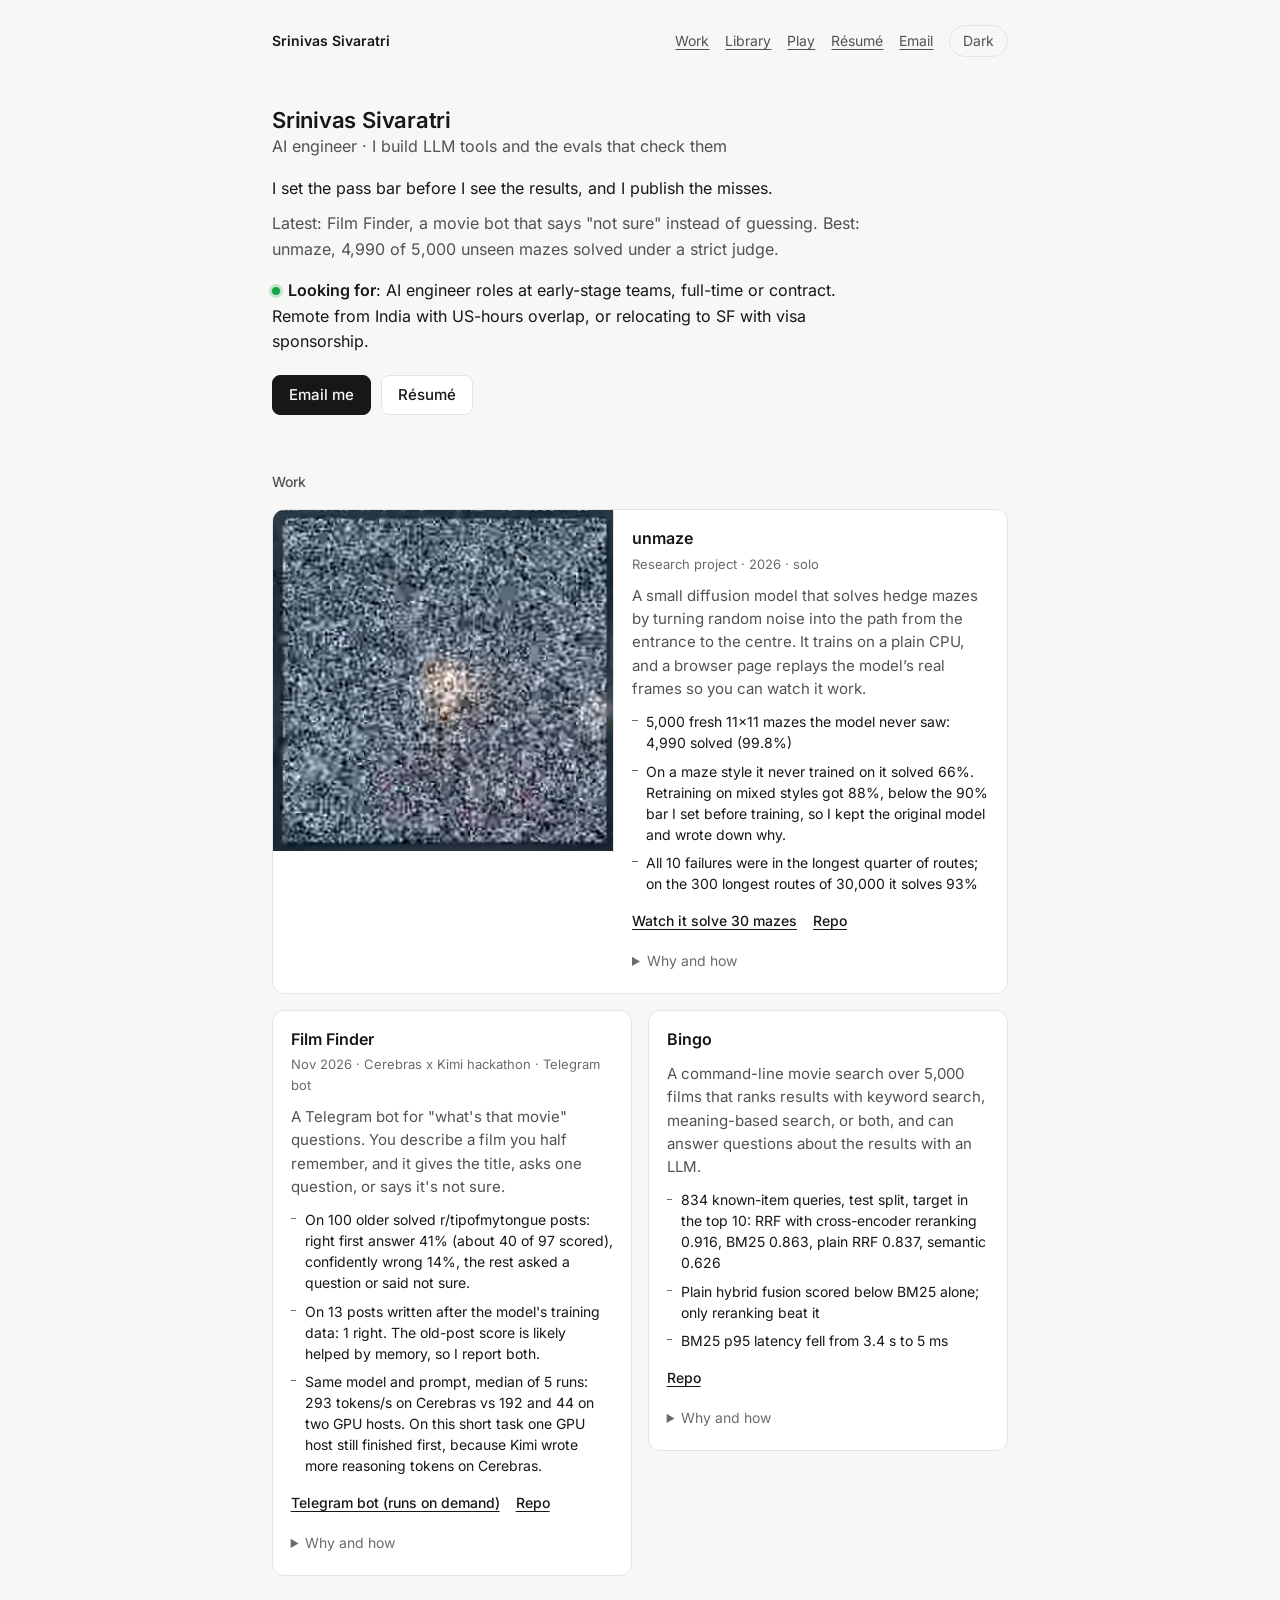
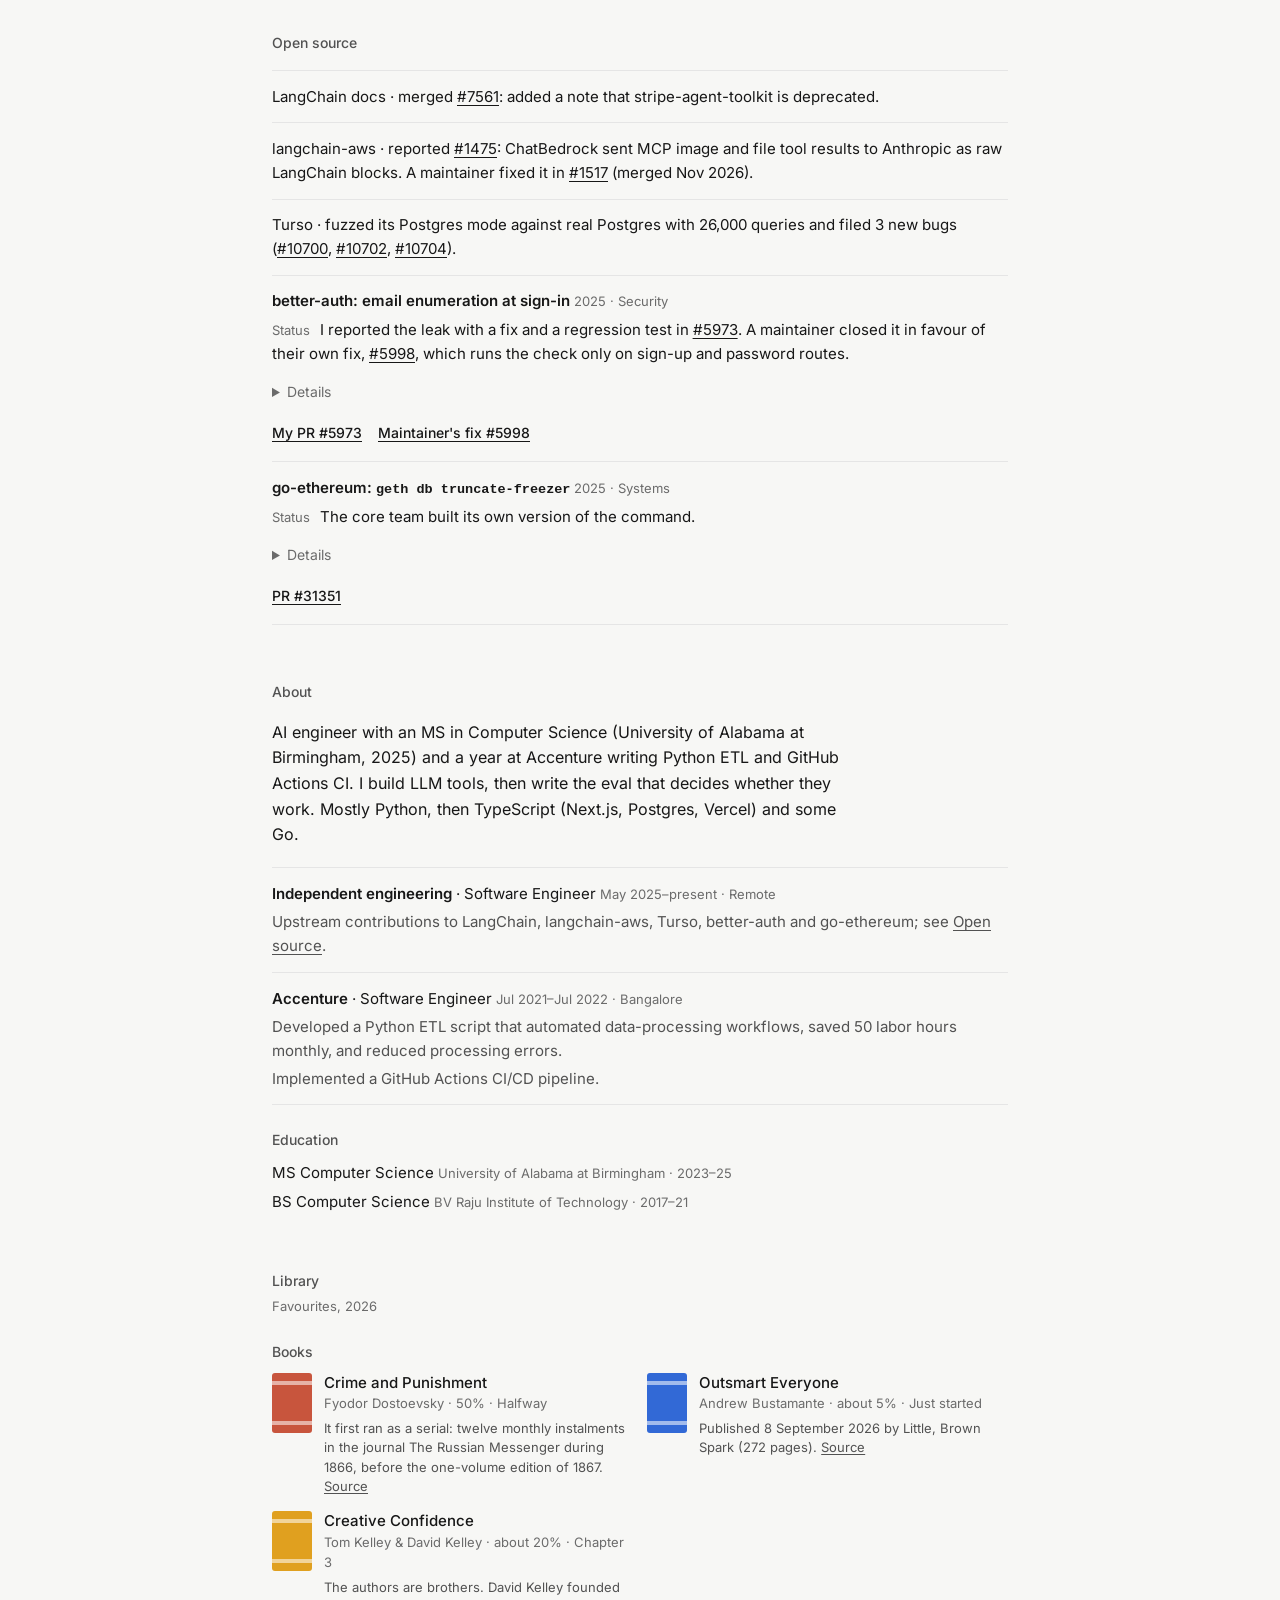
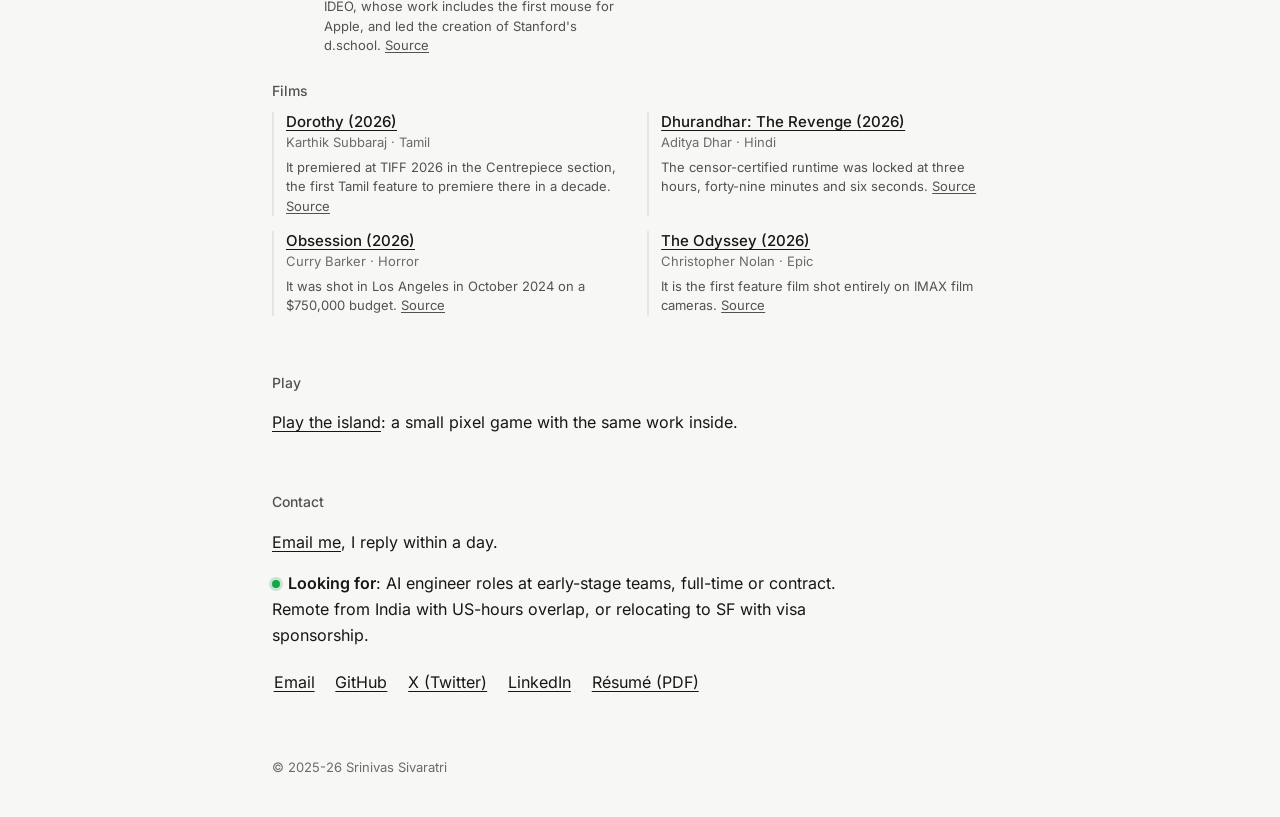
==== commit e9e59f76: "GS-T78: 10 UX tweaks, new résumé PDF, new share image" ====
--- a/index.html
+++ b/index.html
@@ -9,14 +9,14 @@
     <meta content="website" property="og:type"/>
     <meta content="Srinivas Sivaratri | AI engineer (LLM tools and evals)" property="og:title"/>
     <meta content="I build LLM tools and the evals that check them. Python first, then TypeScript and Go." property="og:description"/>
-    <meta content="https://srinivassivaratri.is-a.dev/assets/og-image.png" property="og:image"/>
+    <meta content="https://srinivassivaratri.is-a.dev/assets/og-image.png?v=2" property="og:image"/>
     <meta content="1200" property="og:image:width"/>
     <meta content="630" property="og:image:height"/>
-    <meta content="Srinivas Sivaratri: Practical systems. Evidence on screen." property="og:image:alt"/>
+    <meta content="Srinivas Sivaratri, AI engineer. I build LLM tools and the evals that check them." property="og:image:alt"/>
     <meta content="summary_large_image" name="twitter:card"/>
     <meta content="Srinivas Sivaratri | AI engineer (LLM tools and evals)" name="twitter:title"/>
     <meta content="I build LLM tools and the evals that check them. Python first, then TypeScript and Go." name="twitter:description"/>
-    <meta content="https://srinivassivaratri.is-a.dev/assets/og-image.png" name="twitter:image"/>
+    <meta content="https://srinivassivaratri.is-a.dev/assets/og-image.png?v=2" name="twitter:image"/>
     <link rel="canonical" href="https://srinivassivaratri.is-a.dev/" />
     <meta name="theme-color" content="#f7f7f5" media="(prefers-color-scheme: light)" />
     <meta name="theme-color" content="#09090b" media="(prefers-color-scheme: dark)" />
@@ -33,9 +33,7 @@
     </script>
     <link rel="icon" type="image/png" sizes="32x32" href="assets/favicon-32.png" />
     <link rel="apple-touch-icon" sizes="180x180" href="assets/apple-touch-icon.png" />
-    <link rel="preconnect" href="https://fonts.googleapis.com">
-    <link rel="preconnect" href="https://fonts.gstatic.com" crossorigin>
-    <link href="https://fonts.googleapis.com/css2?family=Inter:wght@400..600&display=swap" rel="stylesheet">
+    <link rel="preload" href="assets/fonts/InterVariable.woff2" as="font" type="font/woff2" crossorigin>
     <link rel="stylesheet" href="css/home.css" />
 </head>
 
@@ -53,7 +51,7 @@
         </nav>
     </header>
 
-    <main id="main">
+    <main id="main" tabindex="-1">
         <section class="intro" aria-labelledby="name">
             <h1 id="name">Srinivas Sivaratri</h1>
             <p class="role">AI engineer · I build LLM tools and the evals that check them</p>
@@ -71,7 +69,8 @@
             <div class="grid">
             <article class="card" id="unmaze">
                 <figure class="card-media">
-                    <video data-loop muted loop playsinline preload="metadata" poster="assets/unmaze/unmaze-replay-poster.jpg" width="560" height="318" aria-label="The unmaze model starts from noise and sharpens into the one path through an 11x11 maze.">
+                    <video data-loop muted loop playsinline preload="none" poster="assets/unmaze/unmaze-replay-poster.jpg" width="360" height="360" aria-label="The unmaze model starts from noise and sharpens into the one path through an 11x11 maze.">
+                        <source src="assets/unmaze/unmaze-replay.webm" type="video/webm" />
                         <source src="assets/unmaze/unmaze-replay.mp4" type="video/mp4" />
                     </video>
                     <figcaption class="sr-only">The unmaze model starts from noise and sharpens into the one path through an 11x11 maze.</figcaption>
@@ -107,7 +106,7 @@
                         <li>Same model and prompt, median of 5 runs: 293 tokens/s on Cerebras vs 192 and 44 on two GPU hosts. On this short task one GPU host still finished first, because Kimi wrote more reasoning tokens on Cerebras.</li>
                     </ul>
                     <p class="card-links">
-                        <a href="https://t.me/kimi_filmfinder_bot" target="_blank" rel="noopener noreferrer">Telegram bot</a>
+                        <a href="https://t.me/kimi_filmfinder_bot" target="_blank" rel="noopener noreferrer">Telegram bot (runs on demand)</a>
                         <a href="https://github.com/sivaratrisrinivas/film-finder" target="_blank" rel="noopener noreferrer">Repo</a>
                     </p>
                     <details class="card-more">
@@ -192,7 +191,8 @@
         </section>
 
         <section id="library" aria-labelledby="library-h">
-            <h2 id="library-h" class="section-h">Library <span class="os-meta">Favourites, 2026</span></h2>
+            <h2 id="library-h" class="section-h">Library</h2>
+            <p class="section-sub">Favourites, 2026</p>
             <h3 class="sub-h">Books</h3>
             <div class="lib" data-lib="books"><p>Books: Crime and Punishment (Fyodor Dostoevsky), Outsmart Everyone (Andrew Bustamante), Creative Confidence (Tom Kelley &amp; David Kelley).</p></div>
             <h3 class="sub-h">Films</h3>
@@ -208,7 +208,7 @@
             <h2 id="contact-h" class="section-h">Contact</h2>
             <p class="contact-lead"><a href="mailto:srinivassivaratri1122@gmail.com">Email me</a>, I reply within a day.</p>
             <p class="avail"><span class="dot" aria-hidden="true"></span><strong>Looking for</strong>: AI engineer roles at early-stage teams, full-time or contract. Remote from India with US-hours overlap, or relocating to SF with visa sponsorship.</p>
-            <p class="contact-links"><a href="mailto:srinivassivaratri1122@gmail.com">Email</a> <a href="https://github.com/sivaratrisrinivas" target="_blank" rel="noopener noreferrer">GitHub</a> <a href="https://x.com/SrinivasSi78619" target="_blank" rel="noopener noreferrer">X</a> <a href="https://www.linkedin.com/in/srinivas-sivaratri-3a0a32162/" target="_blank" rel="noopener noreferrer">LinkedIn</a> <a href="assets/srinivas-sivaratri-resume.pdf" target="_blank" rel="noopener noreferrer">Résumé (PDF)</a></p>
+            <p class="contact-links"><a href="mailto:srinivassivaratri1122@gmail.com">Email</a> <a href="https://github.com/sivaratrisrinivas" target="_blank" rel="noopener noreferrer">GitHub</a> <a href="https://x.com/SrinivasSi78619" target="_blank" rel="noopener noreferrer">X (Twitter)</a> <a href="https://www.linkedin.com/in/srinivas-sivaratri-3a0a32162/" target="_blank" rel="noopener noreferrer">LinkedIn</a> <a href="assets/srinivas-sivaratri-resume.pdf" target="_blank" rel="noopener noreferrer">Résumé (PDF)</a></p>
         </section>
     </main>
 
--- a/css/home.css
+++ b/css/home.css
@@ -1,19 +1,26 @@
 /* Home: a narrow, quiet page. Inter, two themes, the work does the moving. */
+@font-face {
+    font-family: "Inter";
+    src: url("../assets/fonts/InterVariable.woff2") format("woff2");
+    font-weight: 400 600;
+    font-style: normal;
+    font-display: swap;
+}
 :root {
-    --bg: #f7f7f5; --ink: #171717; --muted: #525252; --faint: #737373;
+    --bg: #f7f7f5; --ink: #171717; --muted: #525252; --faint: #6b6b6b;
     --line: #e5e5e5; --card: #ffffff; --hover: #f0f0ee; --focus: #2563eb; --ok: #16a34a;
     --sans: "Inter", ui-sans-serif, system-ui, -apple-system, "Segoe UI", Roboto, sans-serif;
     --mono: ui-monospace, SFMono-Regular, Menlo, Monaco, Consolas, monospace;
     color-scheme: light;
 }
 :root[data-theme="dark"] {
-    --bg: #09090b; --ink: #fafafa; --muted: #a1a1aa; --faint: #71717a;
+    --bg: #09090b; --ink: #fafafa; --muted: #a1a1aa; --faint: #8b8b94;
     --line: #27272a; --card: #18181b; --hover: #202023; --focus: #93c5fd; --ok: #4ade80;
     color-scheme: dark;
 }
 @media (prefers-color-scheme: dark) {
     :root:not([data-theme]) {
-        --bg: #09090b; --ink: #fafafa; --muted: #a1a1aa; --faint: #71717a;
+        --bg: #09090b; --ink: #fafafa; --muted: #a1a1aa; --faint: #8b8b94;
         --line: #27272a; --card: #18181b; --hover: #202023; --focus: #93c5fd; --ok: #4ade80;
         color-scheme: dark;
     }
@@ -43,10 +50,11 @@
 .wordmark { font-weight: 600; text-decoration: none; }
 .top-nav { display: flex; flex-wrap: wrap; align-items: baseline; gap: 0.25rem 1rem; color: var(--muted); }
 .top-nav a { padding: 0.35rem 0; }
-.theme-toggle { font: inherit; color: inherit; background: none; border: 1px solid var(--line); border-radius: 999px; padding: 0.15rem 0.7rem; cursor: pointer; }
+.theme-toggle { min-height: 2rem; font: inherit; color: inherit; background: none; border: 1px solid var(--line); border-radius: 999px; padding: 0.15rem 0.8rem; cursor: pointer; }
 .theme-toggle:hover { background: var(--hover); }
 
 main > section { padding-top: 3.5rem; }
+main:focus { outline: none; }
 main > section:first-child { padding-top: 3rem; }
 .intro, .about, .proof, .avail, .contact-lead { max-width: 37rem; }
 
@@ -65,6 +73,7 @@
 
 /* ---- sections ---- */
 .section-h { margin-bottom: 1rem; color: var(--muted); font-size: 0.875rem; font-weight: 500; }
+.section-sub { margin: -0.75rem 0 1rem; color: var(--faint); font-size: 0.8125rem; }
 .sub-h { margin: 1.5rem 0 0.6rem; font-size: 0.875rem; font-weight: 500; color: var(--muted); }
 .os-meta, .card-meta, .lib-meta { color: var(--faint); font-size: 0.8125rem; font-weight: 400; }
 
@@ -72,8 +81,10 @@
 .grid { display: grid; grid-template-columns: repeat(2, minmax(0, 1fr)); gap: 1rem; align-items: start; }
 .card { border: 1px solid var(--line); border-radius: 12px; background: var(--card); overflow: hidden; transition: border-color 0.15s; }
 .card:hover { border-color: color-mix(in srgb, var(--faint) 60%, var(--line)); }
-#unmaze { grid-row: span 2; }
-.card-media video { display: block; width: 100%; height: auto; aspect-ratio: 560 / 318; object-fit: cover; background: #10153f; border-bottom: 1px solid var(--line); }
+/* Unmaze is the feature card: clip and text side by side, the other two cards share the row below. */
+#unmaze { grid-column: 1 / -1; display: grid; grid-template-columns: minmax(0, 1fr) minmax(0, 1.15fr); align-items: start; }
+#unmaze .card-media video { border-bottom: 0; border-right: 1px solid var(--line); }
+.card-media video { display: block; width: 100%; height: auto; aspect-ratio: 1 / 1; object-fit: cover; background: #10153f; border-bottom: 1px solid var(--line); }
 .card-body { padding: 1rem 1.1rem 1.1rem; }
 .card-title { font-size: 1rem; font-weight: 600; }
 .card-meta { margin-top: 0.1rem; }
@@ -104,24 +115,29 @@
 .lib-item { display: grid; grid-template-columns: 40px 1fr; gap: 0.75rem; align-items: start; }
 .lib-film { grid-template-columns: 1fr; padding-left: 0.75rem; border-left: 2px solid var(--line); }
 .lib-cover { position: relative; display: block; width: 40px; height: 60px; border-radius: 3px; overflow: hidden; background: var(--spine, var(--line)); }
-.lib-cover img { width: 100%; height: 100%; object-fit: cover; display: block; }
+.lib-cover::before, .lib-cover::after { content: ""; position: absolute; left: 0; right: 0; height: 4px; background: rgb(255 255 255 / 0.55); }
+.lib-cover::before { top: 8px; }
+.lib-cover::after { bottom: 8px; }
 .lib-title { font-size: 0.9375rem; font-weight: 500; line-height: 1.35; }
 .lib-fact { margin-top: 0.3rem; color: var(--muted); font-size: 0.8125rem; line-height: 1.5; }
 .lib > p { color: var(--muted); }
 
 /* ---- contact, footer ---- */
 .contact-links { display: flex; flex-wrap: wrap; gap: 0.3rem 1.1rem; margin-top: 1rem; }
+.contact-links a { padding: 0.35rem 0.1rem; }
 .foot { padding: 3.5rem 0 2.5rem; color: var(--faint); font-size: 0.8125rem; }
 
 /* ---- small screens ---- */
 @media (max-width: 720px) {
     .grid, .lib-list { grid-template-columns: 1fr; }
-    #unmaze { grid-row: auto; }
+    #unmaze { display: block; }
+    #unmaze .card-media video { border-right: 0; border-bottom: 1px solid var(--line); }
     main > section { padding-top: 2.75rem; }
 }
 @media (max-width: 480px) {
     .top, main, .foot { width: min(100% - 2rem, 46rem); }
-    .top { padding-top: 1rem; }
+    .top { padding-top: 1rem; justify-content: flex-end; }
+    .wordmark { display: none; }
     .top-nav { gap: 0.25rem 0.8rem; }
     main > section:first-child { padding-top: 1.75rem; }
     h1 { font-size: 1.25rem; }
@@ -130,3 +146,4 @@
 @media (prefers-reduced-motion: reduce) {
     body, .btn, .card { transition: none; }
 }
+.notfound { padding-top: 6rem; }
